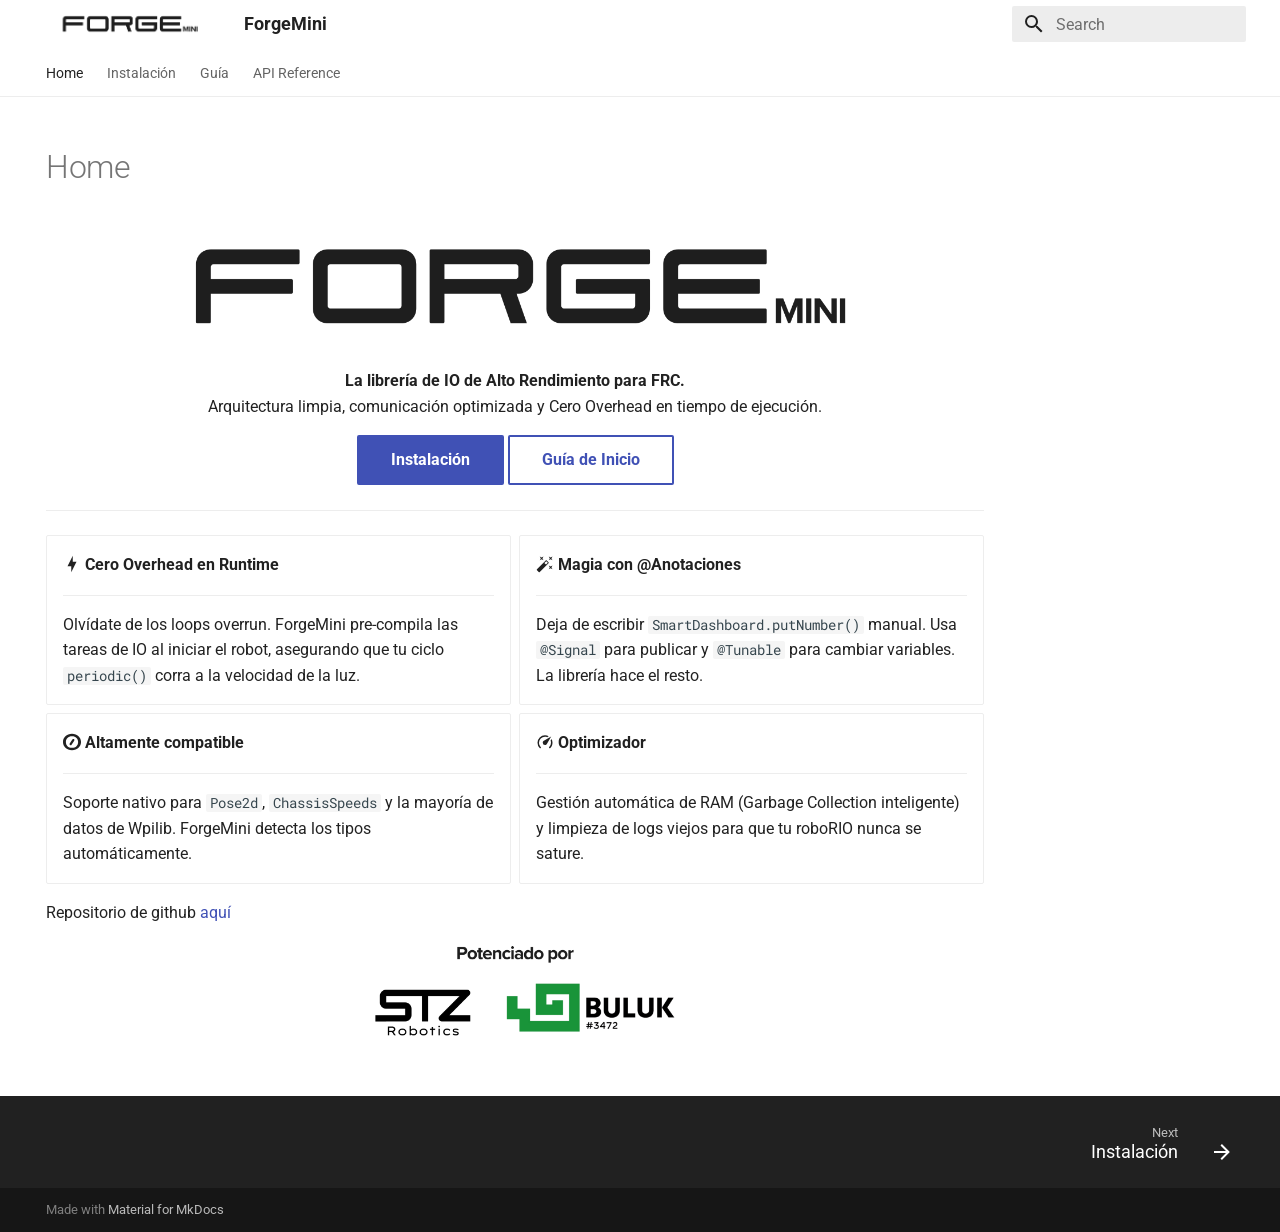
==== index.html @ af579e2e "Deployed ed64663 with MkDocs version: 1.6.1" ====
<!doctype html>
<html lang="en" class="no-js">
  <head>
    
      <meta charset="utf-8">
      <meta name="viewport" content="width=device-width,initial-scale=1">
      
      
      
        <link rel="canonical" href="https://imcab.github.io/FORGEMiniDocs/">
      
      
      
        <link rel="next" href="instalacion/">
      
      
        
      
      
      <link rel="icon" href="assets/logo.png">
      <meta name="generator" content="mkdocs-1.6.1, mkdocs-material-9.7.1">
    
    
      
        <title>ForgeMini</title>
      
    
    
      <link rel="stylesheet" href="assets/stylesheets/main.484c7ddc.min.css">
      
        
        <link rel="stylesheet" href="assets/stylesheets/palette.ab4e12ef.min.css">
      
      


    
    
      
    
    
      
        
        
        <link rel="preconnect" href="https://fonts.gstatic.com" crossorigin>
        <link rel="stylesheet" href="https://fonts.googleapis.com/css?family=Roboto:300,300i,400,400i,700,700i%7CRoboto+Mono:400,400i,700,700i&display=fallback">
        <style>:root{--md-text-font:"Roboto";--md-code-font:"Roboto Mono"}</style>
      
    
    
    <script>__md_scope=new URL(".",location),__md_hash=e=>[...e].reduce(((e,_)=>(e<<5)-e+_.charCodeAt(0)),0),__md_get=(e,_=localStorage,t=__md_scope)=>JSON.parse(_.getItem(t.pathname+"."+e)),__md_set=(e,_,t=localStorage,a=__md_scope)=>{try{t.setItem(a.pathname+"."+e,JSON.stringify(_))}catch(e){}}</script>
    
      

    
    
  </head>
  
  
    
    
    
    
    
    <body dir="ltr" data-md-color-scheme="default" data-md-color-primary="white" data-md-color-accent="indigo">
  
    
    <input class="md-toggle" data-md-toggle="drawer" type="checkbox" id="__drawer" autocomplete="off">
    <input class="md-toggle" data-md-toggle="search" type="checkbox" id="__search" autocomplete="off">
    <label class="md-overlay" for="__drawer"></label>
    <div data-md-component="skip">
      
    </div>
    <div data-md-component="announce">
      
    </div>
    
    
      

<header class="md-header" data-md-component="header">
  <nav class="md-header__inner md-grid" aria-label="Header">
    <a href="." title="ForgeMini" class="md-header__button md-logo" aria-label="ForgeMini" data-md-component="logo">
      
  <img src="assets/logo.png" alt="logo">

    </a>
    <label class="md-header__button md-icon" for="__drawer">
      
      <svg xmlns="http://www.w3.org/2000/svg" viewBox="0 0 24 24"><path d="M3 6h18v2H3zm0 5h18v2H3zm0 5h18v2H3z"/></svg>
    </label>
    <div class="md-header__title" data-md-component="header-title">
      <div class="md-header__ellipsis">
        <div class="md-header__topic">
          <span class="md-ellipsis">
            ForgeMini
          </span>
        </div>
        <div class="md-header__topic" data-md-component="header-topic">
          <span class="md-ellipsis">
            
              Home
            
          </span>
        </div>
      </div>
    </div>
    
      
    
    
    
    
      
      
        <label class="md-header__button md-icon" for="__search">
          
          <svg xmlns="http://www.w3.org/2000/svg" viewBox="0 0 24 24"><path d="M9.5 3A6.5 6.5 0 0 1 16 9.5c0 1.61-.59 3.09-1.56 4.23l.27.27h.79l5 5-1.5 1.5-5-5v-.79l-.27-.27A6.52 6.52 0 0 1 9.5 16 6.5 6.5 0 0 1 3 9.5 6.5 6.5 0 0 1 9.5 3m0 2C7 5 5 7 5 9.5S7 14 9.5 14 14 12 14 9.5 12 5 9.5 5"/></svg>
        </label>
        <div class="md-search" data-md-component="search" role="dialog">
  <label class="md-search__overlay" for="__search"></label>
  <div class="md-search__inner" role="search">
    <form class="md-search__form" name="search">
      <input type="text" class="md-search__input" name="query" aria-label="Search" placeholder="Search" autocapitalize="off" autocorrect="off" autocomplete="off" spellcheck="false" data-md-component="search-query" required>
      <label class="md-search__icon md-icon" for="__search">
        
        <svg xmlns="http://www.w3.org/2000/svg" viewBox="0 0 24 24"><path d="M9.5 3A6.5 6.5 0 0 1 16 9.5c0 1.61-.59 3.09-1.56 4.23l.27.27h.79l5 5-1.5 1.5-5-5v-.79l-.27-.27A6.52 6.52 0 0 1 9.5 16 6.5 6.5 0 0 1 3 9.5 6.5 6.5 0 0 1 9.5 3m0 2C7 5 5 7 5 9.5S7 14 9.5 14 14 12 14 9.5 12 5 9.5 5"/></svg>
        
        <svg xmlns="http://www.w3.org/2000/svg" viewBox="0 0 24 24"><path d="M20 11v2H8l5.5 5.5-1.42 1.42L4.16 12l7.92-7.92L13.5 5.5 8 11z"/></svg>
      </label>
      <nav class="md-search__options" aria-label="Search">
        
        <button type="reset" class="md-search__icon md-icon" title="Clear" aria-label="Clear" tabindex="-1">
          
          <svg xmlns="http://www.w3.org/2000/svg" viewBox="0 0 24 24"><path d="M19 6.41 17.59 5 12 10.59 6.41 5 5 6.41 10.59 12 5 17.59 6.41 19 12 13.41 17.59 19 19 17.59 13.41 12z"/></svg>
        </button>
      </nav>
      
    </form>
    <div class="md-search__output">
      <div class="md-search__scrollwrap" tabindex="0" data-md-scrollfix>
        <div class="md-search-result" data-md-component="search-result">
          <div class="md-search-result__meta">
            Initializing search
          </div>
          <ol class="md-search-result__list" role="presentation"></ol>
        </div>
      </div>
    </div>
  </div>
</div>
      
    
    
  </nav>
  
</header>
    
    <div class="md-container" data-md-component="container">
      
      
        
          
            
<nav class="md-tabs" aria-label="Tabs" data-md-component="tabs">
  <div class="md-grid">
    <ul class="md-tabs__list">
      
        
  
  
  
    
  
  
    <li class="md-tabs__item md-tabs__item--active">
      <a href="." class="md-tabs__link">
        
  
  
    
  
  Home

      </a>
    </li>
  

      
        
  
  
  
  
    <li class="md-tabs__item">
      <a href="instalacion/" class="md-tabs__link">
        
  
  
    
  
  Instalación

      </a>
    </li>
  

      
        
  
  
  
  
    
    
      
  
  
  
  
    
    
      <li class="md-tabs__item">
        <a href="guia/networkio/" class="md-tabs__link">
          
  
  
  Guía

        </a>
      </li>
    
  

    
  

      
        
  
  
  
  
    <li class="md-tabs__item">
      <a href="https://imcab.github.io/FORGEmini/" class="md-tabs__link">
        
  
  
    
  
  API Reference

      </a>
    </li>
  

      
    </ul>
  </div>
</nav>
          
        
      
      <main class="md-main" data-md-component="main">
        <div class="md-main__inner md-grid">
          
            
              
                
              
              <div class="md-sidebar md-sidebar--primary" data-md-component="sidebar" data-md-type="navigation" hidden>
                <div class="md-sidebar__scrollwrap">
                  <div class="md-sidebar__inner">
                    


  


<nav class="md-nav md-nav--primary md-nav--lifted" aria-label="Navigation" data-md-level="0">
  <label class="md-nav__title" for="__drawer">
    <a href="." title="ForgeMini" class="md-nav__button md-logo" aria-label="ForgeMini" data-md-component="logo">
      
  <img src="assets/logo.png" alt="logo">

    </a>
    ForgeMini
  </label>
  
  <ul class="md-nav__list" data-md-scrollfix>
    
      
      
  
  
    
  
  
  
    <li class="md-nav__item md-nav__item--active">
      
      <input class="md-nav__toggle md-toggle" type="checkbox" id="__toc">
      
      
      
      <a href="." class="md-nav__link md-nav__link--active">
        
  
  
  <span class="md-ellipsis">
    
  
    Home
  

    
  </span>
  
  

      </a>
      
    </li>
  

    
      
      
  
  
  
  
    <li class="md-nav__item">
      <a href="instalacion/" class="md-nav__link">
        
  
  
  <span class="md-ellipsis">
    
  
    Instalación
  

    
  </span>
  
  

      </a>
    </li>
  

    
      
      
  
  
  
  
    
    
    
    
      
      
        
      
    
    
    <li class="md-nav__item md-nav__item--nested">
      
        
        
        <input class="md-nav__toggle md-toggle " type="checkbox" id="__nav_3" >
        
          
          <label class="md-nav__link" for="__nav_3" id="__nav_3_label" tabindex="0">
            
  
  
  <span class="md-ellipsis">
    
  
    Guía
  

    
  </span>
  
  

            <span class="md-nav__icon md-icon"></span>
          </label>
        
        <nav class="md-nav" data-md-level="1" aria-labelledby="__nav_3_label" aria-expanded="false">
          <label class="md-nav__title" for="__nav_3">
            <span class="md-nav__icon md-icon"></span>
            
  
    Guía
  

          </label>
          <ul class="md-nav__list" data-md-scrollfix>
            
              
                
  
  
  
  
    
    
    
    
      
      
        
      
    
    
    <li class="md-nav__item md-nav__item--nested">
      
        
        
        <input class="md-nav__toggle md-toggle " type="checkbox" id="__nav_3_1" >
        
          
          <label class="md-nav__link" for="__nav_3_1" id="__nav_3_1_label" tabindex="0">
            
  
  
  <span class="md-ellipsis">
    
  
    IO
  

    
  </span>
  
  

            <span class="md-nav__icon md-icon"></span>
          </label>
        
        <nav class="md-nav" data-md-level="2" aria-labelledby="__nav_3_1_label" aria-expanded="false">
          <label class="md-nav__title" for="__nav_3_1">
            <span class="md-nav__icon md-icon"></span>
            
  
    IO
  

          </label>
          <ul class="md-nav__list" data-md-scrollfix>
            
              
                
  
  
  
  
    <li class="md-nav__item">
      <a href="guia/networkio/" class="md-nav__link">
        
  
  
  <span class="md-ellipsis">
    
  
    NetworkIO
  

    
  </span>
  
  

      </a>
    </li>
  

              
            
              
                
  
  
  
  
    <li class="md-nav__item">
      <a href="guia/iosubsystem/" class="md-nav__link">
        
  
  
  <span class="md-ellipsis">
    
  
    IOSubsystem
  

    
  </span>
  
  

      </a>
    </li>
  

              
            
          </ul>
        </nav>
      
    </li>
  

              
            
              
                
  
  
  
  
    
    
    
    
      
      
        
      
    
    
    <li class="md-nav__item md-nav__item--nested">
      
        
        
        <input class="md-nav__toggle md-toggle " type="checkbox" id="__nav_3_2" >
        
          
          <label class="md-nav__link" for="__nav_3_2" id="__nav_3_2_label" tabindex="0">
            
  
  
  <span class="md-ellipsis">
    
  
    Anotaciones
  

    
  </span>
  
  

            <span class="md-nav__icon md-icon"></span>
          </label>
        
        <nav class="md-nav" data-md-level="2" aria-labelledby="__nav_3_2_label" aria-expanded="false">
          <label class="md-nav__title" for="__nav_3_2">
            <span class="md-nav__icon md-icon"></span>
            
  
    Anotaciones
  

          </label>
          <ul class="md-nav__list" data-md-scrollfix>
            
              
                
  
  
  
  
    <li class="md-nav__item">
      <a href="guia/anotaciones/signal/" class="md-nav__link">
        
  
  
  <span class="md-ellipsis">
    
  
    @Signal
  

    
  </span>
  
  

      </a>
    </li>
  

              
            
              
                
  
  
  
  
    <li class="md-nav__item">
      <a href="guia/anotaciones/tunable/" class="md-nav__link">
        
  
  
  <span class="md-ellipsis">
    
  
    @Tunable
  

    
  </span>
  
  

      </a>
    </li>
  

              
            
          </ul>
        </nav>
      
    </li>
  

              
            
              
                
  
  
  
  
    
    
    
    
      
      
        
      
    
    
    <li class="md-nav__item md-nav__item--nested">
      
        
        
        <input class="md-nav__toggle md-toggle " type="checkbox" id="__nav_3_3" >
        
          
          <label class="md-nav__link" for="__nav_3_3" id="__nav_3_3_label" tabindex="0">
            
  
  
  <span class="md-ellipsis">
    
  
    SmartChooser
  

    
  </span>
  
  

            <span class="md-nav__icon md-icon"></span>
          </label>
        
        <nav class="md-nav" data-md-level="2" aria-labelledby="__nav_3_3_label" aria-expanded="false">
          <label class="md-nav__title" for="__nav_3_3">
            <span class="md-nav__icon md-icon"></span>
            
  
    SmartChooser
  

          </label>
          <ul class="md-nav__list" data-md-scrollfix>
            
              
                
  
  
  
  
    <li class="md-nav__item">
      <a href="guia/sendable/" class="md-nav__link">
        
  
  
  <span class="md-ellipsis">
    
  
    SmartChooser
  

    
  </span>
  
  

      </a>
    </li>
  

              
            
          </ul>
        </nav>
      
    </li>
  

              
            
              
                
  
  
  
  
    
    
    
    
      
      
        
      
    
    
    <li class="md-nav__item md-nav__item--nested">
      
        
        
        <input class="md-nav__toggle md-toggle " type="checkbox" id="__nav_3_4" >
        
          
          <label class="md-nav__link" for="__nav_3_4" id="__nav_3_4_label" tabindex="0">
            
  
  
  <span class="md-ellipsis">
    
  
    Optimizador
  

    
  </span>
  
  

            <span class="md-nav__icon md-icon"></span>
          </label>
        
        <nav class="md-nav" data-md-level="2" aria-labelledby="__nav_3_4_label" aria-expanded="false">
          <label class="md-nav__title" for="__nav_3_4">
            <span class="md-nav__icon md-icon"></span>
            
  
    Optimizador
  

          </label>
          <ul class="md-nav__list" data-md-scrollfix>
            
              
                
  
  
  
  
    <li class="md-nav__item">
      <a href="guia/optimizer/" class="md-nav__link">
        
  
  
  <span class="md-ellipsis">
    
  
    Optimizer
  

    
  </span>
  
  

      </a>
    </li>
  

              
            
          </ul>
        </nav>
      
    </li>
  

              
            
          </ul>
        </nav>
      
    </li>
  

    
      
      
  
  
  
  
    <li class="md-nav__item">
      <a href="https://imcab.github.io/FORGEmini/" class="md-nav__link">
        
  
  
  <span class="md-ellipsis">
    
  
    API Reference
  

    
  </span>
  
  

      </a>
    </li>
  

    
  </ul>
</nav>
                  </div>
                </div>
              </div>
            
            
              
                
              
              <div class="md-sidebar md-sidebar--secondary" data-md-component="sidebar" data-md-type="toc" >
                <div class="md-sidebar__scrollwrap">
                  <div class="md-sidebar__inner">
                    

<nav class="md-nav md-nav--secondary" aria-label="Table of contents">
  
  
  
  
</nav>
                  </div>
                </div>
              </div>
            
          
          
            <div class="md-content" data-md-component="content">
              
              <article class="md-content__inner md-typeset">
                
                  
  




  <h1>Home</h1>

<p align="center">
  <img src="assets/logo.png" alt="ForgeMini Logo" width="800" />

</p>

<p align="center">
  <b>La librería de IO de Alto Rendimiento para FRC.</b><br>
  Arquitectura limpia, comunicación optimizada y Cero Overhead en tiempo de ejecución.
</p>

<p align="center">
  <a href="instalacion/" class="md-button md-button--primary"> Instalación</a>
  <a href="guia/IOsubsystem/" class="md-button"> Guía de Inicio</a>
</p>

<hr />
<div class="grid cards">
<ul>
<li>
<p><span class="twemoji"><svg xmlns="http://www.w3.org/2000/svg" viewBox="0 0 24 24"><path d="M11 15H6l7-14v8h5l-7 14z"/></svg></span> <strong>Cero Overhead en Runtime</strong></p>
<hr />
<p>Olvídate de los loops overrun. ForgeMini pre-compila las tareas de IO al iniciar el robot, asegurando que tu ciclo <code>periodic()</code> corra a la velocidad de la luz.</p>
</li>
<li>
<p><span class="twemoji"><svg xmlns="http://www.w3.org/2000/svg" viewBox="0 0 24 24"><path d="M7.5 5.6 5 7l1.4-2.5L5 2l2.5 1.4L10 2 8.6 4.5 10 7zm12 9.8L22 14l-1.4 2.5L22 19l-2.5-1.4L17 19l1.4-2.5L17 14zM22 2l-1.4 2.5L22 7l-2.5-1.4L17 7l1.4-2.5L17 2l2.5 1.4zm-8.66 10.78 2.44-2.44-2.12-2.12-2.44 2.44zm1.03-5.49 2.34 2.34c.39.37.39 1.02 0 1.41L5.04 22.71c-.39.39-1.04.39-1.41 0l-2.34-2.34c-.39-.37-.39-1.02 0-1.41L12.96 7.29c.39-.39 1.04-.39 1.41 0"/></svg></span> <strong>Magia con @Anotaciones</strong></p>
<hr />
<p>Deja de escribir <code>SmartDashboard.putNumber()</code> manual. Usa <code>@Signal</code> para publicar y <code>@Tunable</code> para cambiar variables. La librería hace el resto.</p>
</li>
<li>
<p><span class="twemoji"><svg xmlns="http://www.w3.org/2000/svg" viewBox="0 0 24 24"><path d="M14.521 8.11a1.497 1.497 0 0 1 .433 2.102l-3.511 5.441a1.496 1.496 0 0 1-2.068.457 1.507 1.507 0 0 1-.44-2.08l3.513-5.44a1.5 1.5 0 0 1 .943-.655c.39-.085.796-.04 1.13.175M11.98 23.03C4.713 23.03 0 17.79 0 12.338v-.676C0 6.117 4.713.97 11.98.97 19.246.97 24 6.117 24 11.662v.676c0 5.453-4.713 10.692-12.02 10.692m8.133-11.31c0-3.974-2.888-7.51-8.133-7.51s-8.087 3.542-8.087 7.51v.497c0 3.974 2.888 7.578 8.087 7.578s8.133-3.604 8.133-7.578z"/></svg></span> <strong>Altamente compatible</strong></p>
<hr />
<p>Soporte nativo para <code>Pose2d</code>, <code>ChassisSpeeds</code> y la mayoría de datos de Wpilib. ForgeMini detecta los tipos automáticamente.</p>
</li>
<li>
<p><span class="twemoji"><svg xmlns="http://www.w3.org/2000/svg" viewBox="0 0 24 24"><path d="M12 16a3 3 0 0 1-3-3c0-1.12.61-2.1 1.5-2.61l9.71-5.62-5.53 9.58c-.5.98-1.51 1.65-2.68 1.65m0-13c1.81 0 3.5.5 4.97 1.32l-2.1 1.21C14 5.19 13 5 12 5a8 8 0 0 0-8 8c0 2.21.89 4.21 2.34 5.65h.01c.39.39.39 1.02 0 1.41s-1.03.39-1.42.01A9.97 9.97 0 0 1 2 13 10 10 0 0 1 12 3m10 10c0 2.76-1.12 5.26-2.93 7.07-.39.38-1.02.38-1.41-.01a.996.996 0 0 1 0-1.41A7.95 7.95 0 0 0 20 13c0-1-.19-2-.54-2.9L20.67 8C21.5 9.5 22 11.18 22 13"/></svg></span> <strong>Optimizador</strong></p>
<hr />
<p>Gestión automática de RAM (Garbage Collection inteligente) y limpieza de logs viejos para que tu roboRIO nunca se sature.</p>
</li>
</ul>
</div>
<p>Repositorio de github <a href="https://github.com/Imcab/FORGEmini">aquí</a></p>
<p align="center">
  <img src="assets/Colaboradores.png" alt="ForgeMini Logo" width="400" />
</p>







  
  




  



                
              </article>
            </div>
          
          
  <script>var tabs=__md_get("__tabs");if(Array.isArray(tabs))e:for(var set of document.querySelectorAll(".tabbed-set")){var labels=set.querySelector(".tabbed-labels");for(var tab of tabs)for(var label of labels.getElementsByTagName("label"))if(label.innerText.trim()===tab){var input=document.getElementById(label.htmlFor);input.checked=!0;continue e}}</script>

<script>var target=document.getElementById(location.hash.slice(1));target&&target.name&&(target.checked=target.name.startsWith("__tabbed_"))</script>
        </div>
        
      </main>
      
        <footer class="md-footer">
  
    
      
        
      
      <nav class="md-footer__inner md-grid" aria-label="Footer" >
        
        
          
          <a href="instalacion/" class="md-footer__link md-footer__link--next" aria-label="Next: Instalación">
            <div class="md-footer__title">
              <span class="md-footer__direction">
                Next
              </span>
              <div class="md-ellipsis">
                Instalación
              </div>
            </div>
            <div class="md-footer__button md-icon">
              
              <svg xmlns="http://www.w3.org/2000/svg" viewBox="0 0 24 24"><path d="M4 11v2h12l-5.5 5.5 1.42 1.42L19.84 12l-7.92-7.92L10.5 5.5 16 11z"/></svg>
            </div>
          </a>
        
      </nav>
    
  
  <div class="md-footer-meta md-typeset">
    <div class="md-footer-meta__inner md-grid">
      <div class="md-copyright">
  
  
    Made with
    <a href="https://squidfunk.github.io/mkdocs-material/" target="_blank" rel="noopener">
      Material for MkDocs
    </a>
  
</div>
      
    </div>
  </div>
</footer>
      
    </div>
    <div class="md-dialog" data-md-component="dialog">
      <div class="md-dialog__inner md-typeset"></div>
    </div>
    
    
    
      
      
      <script id="__config" type="application/json">{"annotate": null, "base": ".", "features": ["navigation.tabs", "navigation.sections", "content.code.copy", "content.tabs.link", "navigation.footer"], "search": "assets/javascripts/workers/search.2c215733.min.js", "tags": null, "translations": {"clipboard.copied": "Copied to clipboard", "clipboard.copy": "Copy to clipboard", "search.result.more.one": "1 more on this page", "search.result.more.other": "# more on this page", "search.result.none": "No matching documents", "search.result.one": "1 matching document", "search.result.other": "# matching documents", "search.result.placeholder": "Type to start searching", "search.result.term.missing": "Missing", "select.version": "Select version"}, "version": null}</script>
    
    
      <script src="assets/javascripts/bundle.79ae519e.min.js"></script>
      
    
  </body>
</html>
---- assets/stylesheets/main.484c7ddc.min.css ----
@charset "UTF-8";html{-webkit-text-size-adjust:none;-moz-text-size-adjust:none;text-size-adjust:none;box-sizing:border-box}*,:after,:before{box-sizing:inherit}@media (prefers-reduced-motion){*,:after,:before{transition:none!important}}body{margin:0}a,button,input,label{-webkit-tap-highlight-color:transparent}a{color:inherit;text-decoration:none}hr{border:0;box-sizing:initial;display:block;height:.05rem;overflow:visible;padding:0}small{font-size:80%}sub,sup{line-height:1em}img{border-style:none}table{border-collapse:initial;border-spacing:0}td,th{font-weight:400;vertical-align:top}button{background:#0000;border:0;font-family:inherit;font-size:inherit;margin:0;padding:0}input{border:0;outline:none}:root{--md-primary-fg-color:#4051b5;--md-primary-fg-color--light:#5d6cc0;--md-primary-fg-color--dark:#303fa1;--md-primary-bg-color:#fff;--md-primary-bg-color--light:#ffffffb3;--md-accent-fg-color:#526cfe;--md-accent-fg-color--transparent:#526cfe1a;--md-accent-bg-color:#fff;--md-accent-bg-color--light:#ffffffb3}[data-md-color-scheme=default]{color-scheme:light}[data-md-color-scheme=default] img[src$="#gh-dark-mode-only"],[data-md-color-scheme=default] img[src$="#only-dark"]{display:none}:root,[data-md-color-scheme=default]{--md-hue:225deg;--md-default-fg-color:#000000de;--md-default-fg-color--light:#0000008a;--md-default-fg-color--lighter:#00000052;--md-default-fg-color--lightest:#00000012;--md-default-bg-color:#fff;--md-default-bg-color--light:#ffffffb3;--md-default-bg-color--lighter:#ffffff4d;--md-default-bg-color--lightest:#ffffff1f;--md-code-fg-color:#36464e;--md-code-bg-color:#f5f5f5;--md-code-bg-color--light:#f5f5f5b3;--md-code-bg-color--lighter:#f5f5f54d;--md-code-hl-color:#4287ff;--md-code-hl-color--light:#4287ff1a;--md-code-hl-number-color:#d52a2a;--md-code-hl-special-color:#db1457;--md-code-hl-function-color:#a846b9;--md-code-hl-constant-color:#6e59d9;--md-code-hl-keyword-color:#3f6ec6;--md-code-hl-string-color:#1c7d4d;--md-code-hl-name-color:var(--md-code-fg-color);--md-code-hl-operator-color:var(--md-default-fg-color--light);--md-code-hl-punctuation-color:var(--md-default-fg-color--light);--md-code-hl-comment-color:var(--md-default-fg-color--light);--md-code-hl-generic-color:var(--md-default-fg-color--light);--md-code-hl-variable-color:var(--md-default-fg-color--light);--md-typeset-color:var(--md-default-fg-color);--md-typeset-a-color:var(--md-primary-fg-color);--md-typeset-del-color:#f5503d26;--md-typeset-ins-color:#0bd57026;--md-typeset-kbd-color:#fafafa;--md-typeset-kbd-accent-color:#fff;--md-typeset-kbd-border-color:#b8b8b8;--md-typeset-mark-color:#ffff0080;--md-typeset-table-color:#0000001f;--md-typeset-table-color--light:rgba(0,0,0,.035);--md-admonition-fg-color:var(--md-default-fg-color);--md-admonition-bg-color:var(--md-default-bg-color);--md-warning-fg-color:#000000de;--md-warning-bg-color:#ff9;--md-footer-fg-color:#fff;--md-footer-fg-color--light:#ffffffb3;--md-footer-fg-color--lighter:#ffffff73;--md-footer-bg-color:#000000de;--md-footer-bg-color--dark:#00000052;--md-shadow-z1:0 0.2rem 0.5rem #0000000d,0 0 0.05rem #0000001a;--md-shadow-z2:0 0.2rem 0.5rem #0000001a,0 0 0.05rem #00000040;--md-shadow-z3:0 0.2rem 0.5rem #0003,0 0 0.05rem #00000059}.md-icon svg{fill:currentcolor;display:block;height:1.2rem;width:1.2rem}body{-webkit-font-smoothing:antialiased;-moz-osx-font-smoothing:grayscale;--md-text-font-family:var(--md-text-font,_),-apple-system,BlinkMacSystemFont,Helvetica,Arial,sans-serif;--md-code-font-family:var(--md-code-font,_),SFMono-Regular,Consolas,Menlo,monospace}aside,body,input{font-feature-settings:"kern","liga";color:var(--md-typeset-color);font-family:var(--md-text-font-family)}code,kbd,pre{font-feature-settings:"kern";font-family:var(--md-code-font-family)}:root{--md-typeset-table-sort-icon:url('data:image/svg+xml;charset=utf-8,<svg xmlns="http://www.w3.org/2000/svg" viewBox="0 0 24 24"><path d="m18 21-4-4h3V7h-3l4-4 4 4h-3v10h3M2 19v-2h10v2M2 13v-2h7v2M2 7V5h4v2z"/></svg>');--md-typeset-table-sort-icon--asc:url('data:image/svg+xml;charset=utf-8,<svg xmlns="http://www.w3.org/2000/svg" viewBox="0 0 24 24"><path d="M19 17h3l-4 4-4-4h3V3h2M2 17h10v2H2M6 5v2H2V5m0 6h7v2H2z"/></svg>');--md-typeset-table-sort-icon--desc:url('data:image/svg+xml;charset=utf-8,<svg xmlns="http://www.w3.org/2000/svg" viewBox="0 0 24 24"><path d="M19 7h3l-4-4-4 4h3v14h2M2 17h10v2H2M6 5v2H2V5m0 6h7v2H2z"/></svg>')}.md-typeset{-webkit-print-color-adjust:exact;color-adjust:exact;font-size:.8rem;line-height:1.6;overflow-wrap:break-word}@media print{.md-typeset{font-size:.68rem}}.md-typeset blockquote,.md-typeset dl,.md-typeset figure,.md-typeset ol,.md-typeset pre,.md-typeset ul{margin-bottom:1em;margin-top:1em}.md-typeset h1{color:var(--md-default-fg-color--light);font-size:2em;line-height:1.3;margin:0 0 1.25em}.md-typeset h1,.md-typeset h2{font-weight:300;letter-spacing:-.01em}.md-typeset h2{font-size:1.5625em;line-height:1.4;margin:1.6em 0 .64em}.md-typeset h3{font-size:1.25em;font-weight:400;letter-spacing:-.01em;line-height:1.5;margin:1.6em 0 .8em}.md-typeset h2+h3{margin-top:.8em}.md-typeset h4{font-weight:700;letter-spacing:-.01em;margin:1em 0}.md-typeset h5,.md-typeset h6{color:var(--md-default-fg-color--light);font-size:.8em;font-weight:700;letter-spacing:-.01em;margin:1.25em 0}.md-typeset h5{text-transform:uppercase}.md-typeset h5 code{text-transform:none}.md-typeset hr{border-bottom:.05rem solid var(--md-default-fg-color--lightest);display:flow-root;margin:1.5em 0}.md-typeset a{color:var(--md-typeset-a-color);word-break:break-word}.md-typeset a,.md-typeset a:before{transition:color 125ms}.md-typeset a:focus,.md-typeset a:hover{color:var(--md-accent-fg-color)}.md-typeset a:focus code,.md-typeset a:hover code{background-color:var(--md-accent-fg-color--transparent);color:var(--md-accent-fg-color)}.md-typeset a code{color:var(--md-typeset-a-color)}.md-typeset a.focus-visible{outline-color:var(--md-accent-fg-color);outline-offset:.2rem}.md-typeset code,.md-typeset kbd,.md-typeset pre{color:var(--md-code-fg-color);direction:ltr;font-variant-ligatures:none;transition:background-color 125ms}@media print{.md-typeset code,.md-typeset kbd,.md-typeset pre{white-space:pre-wrap}}.md-typeset code{background-color:var(--md-code-bg-color);border-radius:.1rem;-webkit-box-decoration-break:clone;box-decoration-break:clone;font-size:.85em;padding:0 .2941176471em;transition:color 125ms,background-color 125ms;word-break:break-word}.md-typeset code:not(.focus-visible){-webkit-tap-highlight-color:transparent;outline:none}.md-typeset pre{display:flow-root;line-height:1.4;position:relative}.md-typeset pre>code{-webkit-box-decoration-break:slice;box-decoration-break:slice;box-shadow:none;display:block;margin:0;outline-color:var(--md-accent-fg-color);overflow:auto;padding:.7720588235em 1.1764705882em;scrollbar-color:var(--md-default-fg-color--lighter) #0000;scrollbar-width:thin;touch-action:auto;word-break:normal}.md-typeset pre>code:hover{scrollbar-color:var(--md-accent-fg-color) #0000}.md-typeset pre>code::-webkit-scrollbar{height:.2rem;width:.2rem}.md-typeset pre>code::-webkit-scrollbar-thumb{background-color:var(--md-default-fg-color--lighter)}.md-typeset pre>code::-webkit-scrollbar-thumb:hover{background-color:var(--md-accent-fg-color)}.md-typeset kbd{background-color:var(--md-typeset-kbd-color);border-radius:.1rem;box-shadow:0 .1rem 0 .05rem var(--md-typeset-kbd-border-color),0 .1rem 0 var(--md-typeset-kbd-border-color),0 -.1rem .2rem var(--md-typeset-kbd-accent-color) inset;color:var(--md-default-fg-color);display:inline-block;font-size:.75em;padding:0 .6666666667em;vertical-align:text-top;word-break:break-word}.md-typeset mark{background-color:var(--md-typeset-mark-color);-webkit-box-decoration-break:clone;box-decoration-break:clone;color:inherit;word-break:break-word}.md-typeset abbr{cursor:help;text-decoration:none}.md-typeset [data-preview],.md-typeset abbr{border-bottom:.05rem dotted var(--md-default-fg-color--light)}.md-typeset small{opacity:.75}[dir=ltr] .md-typeset sub,[dir=ltr] .md-typeset sup{margin-left:.078125em}[dir=rtl] .md-typeset sub,[dir=rtl] .md-typeset sup{margin-right:.078125em}[dir=ltr] .md-typeset blockquote{padding-left:.6rem}[dir=rtl] .md-typeset blockquote{padding-right:.6rem}[dir=ltr] .md-typeset blockquote{border-left:.2rem solid var(--md-default-fg-color--lighter)}[dir=rtl] .md-typeset blockquote{border-right:.2rem solid var(--md-default-fg-color--lighter)}.md-typeset blockquote{color:var(--md-default-fg-color--light);margin-left:0;margin-right:0}.md-typeset ul{list-style-type:disc}.md-typeset ul[type]{list-style-type:revert-layer}[dir=ltr] .md-typeset ol,[dir=ltr] .md-typeset ul{margin-left:.625em}[dir=rtl] .md-typeset ol,[dir=rtl] .md-typeset ul{margin-right:.625em}.md-typeset ol,.md-typeset ul{padding:0}.md-typeset ol:not([hidden]),.md-typeset ul:not([hidden]){display:flow-root}.md-typeset ol ol,.md-typeset ul ol{list-style-type:lower-alpha}.md-typeset ol ol ol,.md-typeset ul ol ol{list-style-type:lower-roman}.md-typeset ol ol ol ol,.md-typeset ul ol ol ol{list-style-type:upper-alpha}.md-typeset ol ol ol ol ol,.md-typeset ul ol ol ol ol{list-style-type:upper-roman}.md-typeset ol[type],.md-typeset ul[type]{list-style-type:revert-layer}[dir=ltr] .md-typeset ol li,[dir=ltr] .md-typeset ul li{margin-left:1.25em}[dir=rtl] .md-typeset ol li,[dir=rtl] .md-typeset ul li{margin-right:1.25em}.md-typeset ol li,.md-typeset ul li{margin-bottom:.5em}.md-typeset ol li blockquote,.md-typeset ol li p,.md-typeset ul li blockquote,.md-typeset ul li p{margin:.5em 0}.md-typeset ol li:last-child,.md-typeset ul li:last-child{margin-bottom:0}[dir=ltr] .md-typeset ol li ol,[dir=ltr] .md-typeset ol li ul,[dir=ltr] .md-typeset ul li ol,[dir=ltr] .md-typeset ul li ul{margin-left:.625em}[dir=rtl] .md-typeset ol li ol,[dir=rtl] .md-typeset ol li ul,[dir=rtl] .md-typeset ul li ol,[dir=rtl] .md-typeset ul li ul{margin-right:.625em}.md-typeset ol li ol,.md-typeset ol li ul,.md-typeset ul li ol,.md-typeset ul li ul{margin-bottom:.5em;margin-top:.5em}[dir=ltr] .md-typeset dd{margin-left:1.875em}[dir=rtl] .md-typeset dd{margin-right:1.875em}.md-typeset dd{margin-bottom:1.5em;margin-top:1em}.md-typeset img,.md-typeset svg,.md-typeset video{height:auto;max-width:100%}.md-typeset img[align=left]{margin:1em 1em 1em 0}.md-typeset img[align=right]{margin:1em 0 1em 1em}.md-typeset img[align]:only-child{margin-top:0}.md-typeset figure{display:flow-root;margin:1em auto;max-width:100%;text-align:center;width:fit-content}.md-typeset figure img{display:block;margin:0 auto}.md-typeset figcaption{font-style:italic;margin:1em auto;max-width:24rem}.md-typeset iframe{max-width:100%}.md-typeset table:not([class]){background-color:var(--md-default-bg-color);border:.05rem solid var(--md-typeset-table-color);border-radius:.1rem;display:inline-block;font-size:.64rem;max-width:100%;overflow:auto;touch-action:auto}@media print{.md-typeset table:not([class]){display:table}}.md-typeset table:not([class])+*{margin-top:1.5em}.md-typeset table:not([class]) td>:first-child,.md-typeset table:not([class]) th>:first-child{margin-top:0}.md-typeset table:not([class]) td>:last-child,.md-typeset table:not([class]) th>:last-child{margin-bottom:0}.md-typeset table:not([class]) td:not([align]),.md-typeset table:not([class]) th:not([align]){text-align:left}[dir=rtl] .md-typeset table:not([class]) td:not([align]),[dir=rtl] .md-typeset table:not([class]) th:not([align]){text-align:right}.md-typeset table:not([class]) th{font-weight:700;min-width:5rem;padding:.9375em 1.25em;vertical-align:top}.md-typeset table:not([class]) td{border-top:.05rem solid var(--md-typeset-table-color);padding:.9375em 1.25em;vertical-align:top}.md-typeset table:not([class]) tbody tr{transition:background-color 125ms}.md-typeset table:not([class]) tbody tr:hover{background-color:var(--md-typeset-table-color--light);box-shadow:0 .05rem 0 var(--md-default-bg-color) inset}.md-typeset table:not([class]) a{word-break:normal}.md-typeset table th[role=columnheader]{cursor:pointer}[dir=ltr] .md-typeset table th[role=columnheader]:after{margin-left:.5em}[dir=rtl] .md-typeset table th[role=columnheader]:after{margin-right:.5em}.md-typeset table th[role=columnheader]:after{content:"";display:inline-block;height:1.2em;-webkit-mask-image:var(--md-typeset-table-sort-icon);mask-image:var(--md-typeset-table-sort-icon);-webkit-mask-repeat:no-repeat;mask-repeat:no-repeat;-webkit-mask-size:contain;mask-size:contain;transition:background-color 125ms;vertical-align:text-bottom;width:1.2em}.md-typeset table th[role=columnheader]:hover:after{background-color:var(--md-default-fg-color--lighter)}.md-typeset table th[role=columnheader][aria-sort=ascending]:after{background-color:var(--md-default-fg-color--light);-webkit-mask-image:var(--md-typeset-table-sort-icon--asc);mask-image:var(--md-typeset-table-sort-icon--asc)}.md-typeset table th[role=columnheader][aria-sort=descending]:after{background-color:var(--md-default-fg-color--light);-webkit-mask-image:var(--md-typeset-table-sort-icon--desc);mask-image:var(--md-typeset-table-sort-icon--desc)}.md-typeset__scrollwrap{margin:1em -.8rem;overflow-x:auto;touch-action:auto}.md-typeset__table{display:inline-block;margin-bottom:.5em;padding:0 .8rem}@media print{.md-typeset__table{display:block}}html .md-typeset__table table{display:table;margin:0;overflow:hidden;width:100%}@media screen and (max-width:44.984375em){.md-content__inner>pre{margin:1em -.8rem}.md-content__inner>pre code{border-radius:0}}.md-typeset .md-author{border-radius:100%;display:block;flex-shrink:0;height:1.6rem;overflow:hidden;position:relative;transition:color 125ms,transform 125ms;width:1.6rem}.md-typeset .md-author img{display:block}.md-typeset .md-author--more{background:var(--md-default-fg-color--lightest);color:var(--md-default-fg-color--lighter);font-size:.6rem;font-weight:700;line-height:1.6rem;text-align:center}.md-typeset .md-author--long{height:2.4rem;width:2.4rem}.md-typeset a.md-author{transform:scale(1)}.md-typeset a.md-author img{border-radius:100%;filter:grayscale(100%) opacity(75%);transition:filter 125ms}.md-typeset a.md-author:focus,.md-typeset a.md-author:hover{transform:scale(1.1);z-index:1}.md-typeset a.md-author:focus img,.md-typeset a.md-author:hover img{filter:grayscale(0)}.md-banner{background-color:var(--md-footer-bg-color);color:var(--md-footer-fg-color);overflow:auto}@media print{.md-banner{display:none}}.md-banner--warning{background-color:var(--md-warning-bg-color);color:var(--md-warning-fg-color)}.md-banner__inner{font-size:.7rem;margin:.6rem auto;padding:0 .8rem}[dir=ltr] .md-banner__button{float:right}[dir=rtl] .md-banner__button{float:left}.md-banner__button{color:inherit;cursor:pointer;transition:opacity .25s}.no-js .md-banner__button{display:none}.md-banner__button:hover{opacity:.7}html{font-size:125%;height:100%;overflow-x:hidden}@media screen and (min-width:100em){html{font-size:137.5%}}@media screen and (min-width:125em){html{font-size:150%}}body{background-color:var(--md-default-bg-color);display:flex;flex-direction:column;font-size:.5rem;min-height:100%;position:relative;width:100%}@media print{body{display:block}}@media screen and (max-width:59.984375em){body[data-md-scrolllock]{position:fixed}}.md-grid{margin-left:auto;margin-right:auto;max-width:61rem}.md-container{display:flex;flex-direction:column;flex-grow:1}@media print{.md-container{display:block}}.md-main{flex-grow:1}.md-main__inner{display:flex;height:100%;margin-top:1.5rem}.md-ellipsis{overflow:hidden;text-overflow:ellipsis}.md-toggle{display:none}.md-option{height:0;opacity:0;position:absolute;width:0}.md-option:checked+label:not([hidden]){display:block}.md-option.focus-visible+label{outline-color:var(--md-accent-fg-color);outline-style:auto}.md-skip{background-color:var(--md-default-fg-color);border-radius:.1rem;color:var(--md-default-bg-color);font-size:.64rem;margin:.5rem;opacity:0;outline-color:var(--md-accent-fg-color);padding:.3rem .5rem;position:fixed;transform:translateY(.4rem);z-index:-1}.md-skip:focus{opacity:1;transform:translateY(0);transition:transform .25s cubic-bezier(.4,0,.2,1),opacity 175ms 75ms;z-index:10}@page{margin:25mm}:root{--md-clipboard-icon:url('data:image/svg+xml;charset=utf-8,<svg xmlns="http://www.w3.org/2000/svg" viewBox="0 0 24 24"><path d="M19 21H8V7h11m0-2H8a2 2 0 0 0-2 2v14a2 2 0 0 0 2 2h11a2 2 0 0 0 2-2V7a2 2 0 0 0-2-2m-3-4H4a2 2 0 0 0-2 2v14h2V3h12z"/></svg>')}.md-clipboard{border-radius:.1rem;color:var(--md-default-fg-color--lightest);cursor:pointer;height:1.5em;outline-color:var(--md-accent-fg-color);outline-offset:.1rem;transition:color .25s;width:1.5em;z-index:1}@media print{.md-clipboard{display:none}}.md-clipboard:not(.focus-visible){-webkit-tap-highlight-color:transparent;outline:none}:hover>.md-clipboard{color:var(--md-default-fg-color--light)}.md-clipboard:focus,.md-clipboard:hover{color:var(--md-accent-fg-color)}.md-clipboard:after{background-color:currentcolor;content:"";display:block;height:1.125em;margin:0 auto;-webkit-mask-image:var(--md-clipboard-icon);mask-image:var(--md-clipboard-icon);-webkit-mask-position:center;mask-position:center;-webkit-mask-repeat:no-repeat;mask-repeat:no-repeat;-webkit-mask-size:contain;mask-size:contain;width:1.125em}.md-clipboard--inline{cursor:pointer}.md-clipboard--inline code{transition:color .25s,background-color .25s}.md-clipboard--inline:focus code,.md-clipboard--inline:hover code{background-color:var(--md-accent-fg-color--transparent);color:var(--md-accent-fg-color)}:root{--md-code-select-icon:url('data:image/svg+xml;charset=utf-8,<svg xmlns="http://www.w3.org/2000/svg" viewBox="0 0 24 24"><path d="M19 19h-4v2h4c1.1 0 2-.9 2-2v-4h-2m0-12h-4v2h4v4h2V5c0-1.1-.9-2-2-2M5 5h4V3H5c-1.1 0-2 .9-2 2v4h2m0 6H3v4c0 1.1.9 2 2 2h4v-2H5zm2-4h2v2H7zm4 0h2v2h-2zm4 0h2v2h-2zM7 7h2v2H7zm4 0h2v2h-2zm4 0h2v2h-2zm-8 8h2v2H7zm4 0h2v2h-2zm4 0h2v2h-2z"/></svg>');--md-code-copy-icon:url('data:image/svg+xml;charset=utf-8,<svg xmlns="http://www.w3.org/2000/svg" viewBox="0 0 24 24"><path d="M19 21H8V7h11m0-2H8a2 2 0 0 0-2 2v14a2 2 0 0 0 2 2h11a2 2 0 0 0 2-2V7a2 2 0 0 0-2-2m-3-4H4a2 2 0 0 0-2 2v14h2V3h12z"/></svg>')}.md-typeset .md-code__content{display:grid}.md-code__nav{background-color:var(--md-code-bg-color--lighter);border-radius:.1rem;display:flex;gap:.2rem;padding:.2rem;position:absolute;right:.25em;top:.25em;transition:background-color .25s;z-index:1}:hover>.md-code__nav{background-color:var(--md-code-bg-color--light)}.md-code__button{color:var(--md-default-fg-color--lightest);cursor:pointer;display:block;height:1.5em;outline-color:var(--md-accent-fg-color);outline-offset:.1rem;transition:color .25s;width:1.5em}:hover>*>.md-code__button{color:var(--md-default-fg-color--light)}.md-code__button.focus-visible,.md-code__button:hover{color:var(--md-accent-fg-color)}.md-code__button--active{color:var(--md-default-fg-color)!important}.md-code__button:after{background-color:currentcolor;content:"";display:block;height:1.125em;margin:0 auto;-webkit-mask-position:center;mask-position:center;-webkit-mask-repeat:no-repeat;mask-repeat:no-repeat;-webkit-mask-size:contain;mask-size:contain;width:1.125em}.md-code__button[data-md-type=select]:after{-webkit-mask-image:var(--md-code-select-icon);mask-image:var(--md-code-select-icon)}.md-code__button[data-md-type=copy]:after{-webkit-mask-image:var(--md-code-copy-icon);mask-image:var(--md-code-copy-icon)}@keyframes consent{0%{opacity:0;transform:translateY(100%)}to{opacity:1;transform:translateY(0)}}@keyframes overlay{0%{opacity:0}to{opacity:1}}.md-consent__overlay{animation:overlay .25s both;-webkit-backdrop-filter:blur(.1rem);backdrop-filter:blur(.1rem);background-color:#0000008a;height:100%;opacity:1;position:fixed;top:0;width:100%;z-index:5}.md-consent__inner{animation:consent .5s cubic-bezier(.1,.7,.1,1) both;background-color:var(--md-default-bg-color);border:0;border-radius:.1rem;bottom:0;box-shadow:0 0 .2rem #0000001a,0 .2rem .4rem #0003;max-height:100%;overflow:auto;padding:0;position:fixed;width:100%;z-index:5}.md-consent__form{padding:.8rem}.md-consent__settings{display:none;margin:1em 0}input:checked+.md-consent__settings{display:block}.md-consent__controls{margin-bottom:.8rem}.md-typeset .md-consent__controls .md-button{display:inline}@media screen and (max-width:44.984375em){.md-typeset .md-consent__controls .md-button{display:block;margin-top:.4rem;text-align:center;width:100%}}.md-consent label{cursor:pointer}.md-content{flex-grow:1;min-width:0}.md-content__inner{margin:0 .8rem 1.2rem;padding-top:.6rem}@media screen and (min-width:76.25em){[dir=ltr] .md-sidebar--primary:not([hidden])~.md-content>.md-content__inner{margin-left:1.2rem}[dir=ltr] .md-sidebar--secondary:not([hidden])~.md-content>.md-content__inner,[dir=rtl] .md-sidebar--primary:not([hidden])~.md-content>.md-content__inner{margin-right:1.2rem}[dir=rtl] .md-sidebar--secondary:not([hidden])~.md-content>.md-content__inner{margin-left:1.2rem}}.md-content__inner:before{content:"";display:block;height:.4rem}.md-content__inner>:last-child{margin-bottom:0}[dir=ltr] .md-content__button{float:right}[dir=rtl] .md-content__button{float:left}[dir=ltr] .md-content__button{margin-left:.4rem}[dir=rtl] .md-content__button{margin-right:.4rem}.md-content__button{margin:.4rem 0;padding:0}@media print{.md-content__button{display:none}}.md-typeset .md-content__button{color:var(--md-default-fg-color--lighter)}.md-content__button svg{display:inline;vertical-align:top}[dir=rtl] .md-content__button svg{transform:scaleX(-1)}[dir=ltr] .md-dialog{right:.8rem}[dir=rtl] .md-dialog{left:.8rem}.md-dialog{background-color:var(--md-default-fg-color);border-radius:.1rem;bottom:.8rem;box-shadow:var(--md-shadow-z3);min-width:11.1rem;opacity:0;padding:.4rem .6rem;pointer-events:none;position:fixed;transform:translateY(100%);transition:transform 0ms .4s,opacity .4s;z-index:4}@media print{.md-dialog{display:none}}.md-dialog--active{opacity:1;pointer-events:auto;transform:translateY(0);transition:transform .4s cubic-bezier(.075,.85,.175,1),opacity .4s}.md-dialog__inner{color:var(--md-default-bg-color);font-size:.7rem}.md-feedback{margin:2em 0 1em;text-align:center}.md-feedback fieldset{border:none;margin:0;padding:0}.md-feedback__title{font-weight:700;margin:1em auto}.md-feedback__inner{position:relative}.md-feedback__list{display:flex;flex-wrap:wrap;place-content:baseline center;position:relative}.md-feedback__list:hover .md-icon:not(:disabled){color:var(--md-default-fg-color--lighter)}:disabled .md-feedback__list{min-height:1.8rem}.md-feedback__icon{color:var(--md-default-fg-color--light);cursor:pointer;flex-shrink:0;margin:0 .1rem;transition:color 125ms}.md-feedback__icon:not(:disabled).md-icon:hover{color:var(--md-accent-fg-color)}.md-feedback__icon:disabled{color:var(--md-default-fg-color--lightest);pointer-events:none}.md-feedback__note{opacity:0;position:relative;transform:translateY(.4rem);transition:transform .4s cubic-bezier(.1,.7,.1,1),opacity .15s}.md-feedback__note>*{margin:0 auto;max-width:16rem}:disabled .md-feedback__note{opacity:1;transform:translateY(0)}@media print{.md-feedback{display:none}}.md-footer{background-color:var(--md-footer-bg-color);color:var(--md-footer-fg-color)}@media print{.md-footer{display:none}}.md-footer__inner{justify-content:space-between;overflow:auto;padding:.2rem}.md-footer__inner:not([hidden]){display:flex}.md-footer__link{align-items:end;display:flex;flex-grow:0.01;margin-bottom:.4rem;margin-top:1rem;max-width:100%;outline-color:var(--md-accent-fg-color);overflow:hidden;transition:opacity .25s}.md-footer__link:focus,.md-footer__link:hover{opacity:.7}[dir=rtl] .md-footer__link svg{transform:scaleX(-1)}@media screen and (max-width:44.984375em){.md-footer__link--prev{flex-shrink:0}.md-footer__link--prev .md-footer__title{display:none}}[dir=ltr] .md-footer__link--next{margin-left:auto}[dir=rtl] .md-footer__link--next{margin-right:auto}.md-footer__link--next{text-align:right}[dir=rtl] .md-footer__link--next{text-align:left}.md-footer__title{flex-grow:1;font-size:.9rem;margin-bottom:.7rem;max-width:calc(100% - 2.4rem);padding:0 1rem;white-space:nowrap}.md-footer__button{margin:.2rem;padding:.4rem}.md-footer__direction{font-size:.64rem;opacity:.7}.md-footer-meta{background-color:var(--md-footer-bg-color--dark)}.md-footer-meta__inner{display:flex;flex-wrap:wrap;justify-content:space-between;padding:.2rem}html .md-footer-meta.md-typeset a{color:var(--md-footer-fg-color--light)}html .md-footer-meta.md-typeset a:focus,html .md-footer-meta.md-typeset a:hover{color:var(--md-footer-fg-color)}.md-copyright{color:var(--md-footer-fg-color--lighter);font-size:.64rem;margin:auto .6rem;padding:.4rem 0;width:100%}@media screen and (min-width:45em){.md-copyright{width:auto}}.md-copyright__highlight{color:var(--md-footer-fg-color--light)}.md-social{display:inline-flex;gap:.2rem;margin:0 .4rem;padding:.2rem 0 .6rem}@media screen and (min-width:45em){.md-social{padding:.6rem 0}}.md-social__link{display:inline-block;height:1.6rem;text-align:center;width:1.6rem}.md-social__link:before{line-height:1.9}.md-social__link svg{fill:currentcolor;max-height:.8rem;vertical-align:-25%}.md-typeset .md-button{border:.1rem solid;border-radius:.1rem;color:var(--md-primary-fg-color);cursor:pointer;display:inline-block;font-weight:700;padding:.625em 2em;transition:color 125ms,background-color 125ms,border-color 125ms}.md-typeset .md-button--primary{background-color:var(--md-primary-fg-color);border-color:var(--md-primary-fg-color);color:var(--md-primary-bg-color)}.md-typeset .md-button:focus,.md-typeset .md-button:hover{background-color:var(--md-accent-fg-color);border-color:var(--md-accent-fg-color);color:var(--md-accent-bg-color)}[dir=ltr] .md-typeset .md-input{border-top-left-radius:.1rem}[dir=ltr] .md-typeset .md-input,[dir=rtl] .md-typeset .md-input{border-top-right-radius:.1rem}[dir=rtl] .md-typeset .md-input{border-top-left-radius:.1rem}.md-typeset .md-input{border-bottom:.1rem solid var(--md-default-fg-color--lighter);box-shadow:var(--md-shadow-z1);font-size:.8rem;height:1.8rem;padding:0 .6rem;transition:border .25s,box-shadow .25s}.md-typeset .md-input:focus,.md-typeset .md-input:hover{border-bottom-color:var(--md-accent-fg-color);box-shadow:var(--md-shadow-z2)}.md-typeset .md-input--stretch{width:100%}.md-header{background-color:var(--md-primary-fg-color);box-shadow:0 0 .2rem #0000,0 .2rem .4rem #0000;color:var(--md-primary-bg-color);display:block;left:0;position:sticky;right:0;top:0;z-index:4}@media print{.md-header{display:none}}.md-header[hidden]{transform:translateY(-100%);transition:transform .25s cubic-bezier(.8,0,.6,1),box-shadow .25s}.md-header--shadow{box-shadow:0 0 .2rem #0000001a,0 .2rem .4rem #0003;transition:transform .25s cubic-bezier(.1,.7,.1,1),box-shadow .25s}.md-header__inner{align-items:center;display:flex;padding:0 .2rem}.md-header__button{color:currentcolor;cursor:pointer;margin:.2rem;outline-color:var(--md-accent-fg-color);padding:.4rem;position:relative;transition:opacity .25s;vertical-align:middle;z-index:1}.md-header__button:hover{opacity:.7}.md-header__button:not([hidden]){display:inline-block}.md-header__button:not(.focus-visible){-webkit-tap-highlight-color:transparent;outline:none}.md-header__button.md-logo{margin:.2rem;padding:.4rem}@media screen and (max-width:76.234375em){.md-header__button.md-logo{display:none}}.md-header__button.md-logo img,.md-header__button.md-logo svg{fill:currentcolor;display:block;height:1.2rem;width:auto}@media screen and (min-width:60em){.md-header__button[for=__search]{display:none}}.no-js .md-header__button[for=__search]{display:none}[dir=rtl] .md-header__button[for=__search] svg{transform:scaleX(-1)}@media screen and (min-width:76.25em){.md-header__button[for=__drawer]{display:none}}.md-header__topic{display:flex;max-width:100%;position:absolute;transition:transform .4s cubic-bezier(.1,.7,.1,1),opacity .15s;white-space:nowrap}.md-header__topic+.md-header__topic{opacity:0;pointer-events:none;transform:translateX(1.25rem);transition:transform .4s cubic-bezier(1,.7,.1,.1),opacity .15s;z-index:-1}[dir=rtl] .md-header__topic+.md-header__topic{transform:translateX(-1.25rem)}.md-header__topic:first-child{font-weight:700}[dir=ltr] .md-header__title{margin-left:1rem;margin-right:.4rem}[dir=rtl] .md-header__title{margin-left:.4rem;margin-right:1rem}.md-header__title{flex-grow:1;font-size:.9rem;height:2.4rem;line-height:2.4rem}.md-header__title--active .md-header__topic{opacity:0;pointer-events:none;transform:translateX(-1.25rem);transition:transform .4s cubic-bezier(1,.7,.1,.1),opacity .15s;z-index:-1}[dir=rtl] .md-header__title--active .md-header__topic{transform:translateX(1.25rem)}.md-header__title--active .md-header__topic+.md-header__topic{opacity:1;pointer-events:auto;transform:translateX(0);transition:transform .4s cubic-bezier(.1,.7,.1,1),opacity .15s;z-index:0}.md-header__title>.md-header__ellipsis{height:100%;position:relative;width:100%}.md-header__option{display:flex;flex-shrink:0;max-width:100%;transition:max-width 0ms .25s,opacity .25s .25s;white-space:nowrap}[data-md-toggle=search]:checked~.md-header .md-header__option{max-width:0;opacity:0;transition:max-width 0ms,opacity 0ms}.md-header__option>input{bottom:0}.md-header__source{display:none}@media screen and (min-width:60em){[dir=ltr] .md-header__source{margin-left:1rem}[dir=rtl] .md-header__source{margin-right:1rem}.md-header__source{display:block;max-width:11.7rem;width:11.7rem}}@media screen and (min-width:76.25em){[dir=ltr] .md-header__source{margin-left:1.4rem}[dir=rtl] .md-header__source{margin-right:1.4rem}}.md-meta{color:var(--md-default-fg-color--light);font-size:.7rem;line-height:1.3}.md-meta__list{display:inline-flex;flex-wrap:wrap;list-style:none;margin:0;padding:0}.md-meta__item:not(:last-child):after{content:"·";margin-left:.2rem;margin-right:.2rem}.md-meta__link{color:var(--md-typeset-a-color)}.md-meta__link:focus,.md-meta__link:hover{color:var(--md-accent-fg-color)}.md-draft{background-color:#ff1744;border-radius:.125em;color:#fff;display:inline-block;font-weight:700;padding-left:.5714285714em;padding-right:.5714285714em}:root{--md-nav-icon--prev:url('data:image/svg+xml;charset=utf-8,<svg xmlns="http://www.w3.org/2000/svg" viewBox="0 0 24 24"><path d="M20 11v2H8l5.5 5.5-1.42 1.42L4.16 12l7.92-7.92L13.5 5.5 8 11z"/></svg>');--md-nav-icon--next:url('data:image/svg+xml;charset=utf-8,<svg xmlns="http://www.w3.org/2000/svg" viewBox="0 0 24 24"><path d="M8.59 16.58 13.17 12 8.59 7.41 10 6l6 6-6 6z"/></svg>');--md-toc-icon:url('data:image/svg+xml;charset=utf-8,<svg xmlns="http://www.w3.org/2000/svg" viewBox="0 0 24 24"><path d="M3 9h14V7H3zm0 4h14v-2H3zm0 4h14v-2H3zm16 0h2v-2h-2zm0-10v2h2V7zm0 6h2v-2h-2z"/></svg>')}.md-nav{font-size:.7rem;line-height:1.3}.md-nav__title{color:var(--md-default-fg-color--light);display:block;font-weight:700;overflow:hidden;padding:0 .6rem;text-overflow:ellipsis}.md-nav__title .md-nav__button{display:none}.md-nav__title .md-nav__button img{height:100%;width:auto}.md-nav__title .md-nav__button.md-logo img,.md-nav__title .md-nav__button.md-logo svg{fill:currentcolor;display:block;height:2.4rem;max-width:100%;object-fit:contain;width:auto}.md-nav__list{list-style:none;margin:0;padding:0}.md-nav__link{align-items:flex-start;display:flex;gap:.4rem;margin-top:.625em;scroll-snap-align:start;transition:color 125ms}.md-nav__link--passed,.md-nav__link--passed code{color:var(--md-default-fg-color--light)}.md-nav__item .md-nav__link--active,.md-nav__item .md-nav__link--active code{color:var(--md-typeset-a-color)}.md-nav__link .md-ellipsis{position:relative}.md-nav__link .md-ellipsis code{word-break:normal}[dir=ltr] .md-nav__link .md-icon:last-child{margin-left:auto}[dir=rtl] .md-nav__link .md-icon:last-child{margin-right:auto}.md-nav__link .md-typeset{font-size:.7rem;line-height:1.3}.md-nav__link svg{fill:currentcolor;flex-shrink:0;height:1.3em;position:relative}.md-nav__link[for]:focus,.md-nav__link[for]:hover,.md-nav__link[href]:focus,.md-nav__link[href]:hover{color:var(--md-accent-fg-color);cursor:pointer}.md-nav__link[for]:focus code,.md-nav__link[for]:hover code,.md-nav__link[href]:focus code,.md-nav__link[href]:hover code{background-color:var(--md-accent-fg-color--transparent);color:var(--md-accent-fg-color)}.md-nav__link.focus-visible{outline-color:var(--md-accent-fg-color);outline-offset:.2rem}.md-nav--primary .md-nav__link[for=__toc]{display:none}.md-nav--primary .md-nav__link[for=__toc] .md-icon:after{background-color:currentcolor;display:block;height:100%;-webkit-mask-image:var(--md-toc-icon);mask-image:var(--md-toc-icon);width:100%}.md-nav--primary .md-nav__link[for=__toc]~.md-nav{display:none}.md-nav__container>.md-nav__link{margin-top:0}.md-nav__container>.md-nav__link:first-child{flex-grow:1;min-width:0}.md-nav__icon{flex-shrink:0}.md-nav__source{display:none}@media screen and (max-width:76.234375em){.md-nav--primary,.md-nav--primary .md-nav{background-color:var(--md-default-bg-color);display:flex;flex-direction:column;height:100%;left:0;position:absolute;right:0;top:0;z-index:1}.md-nav--primary .md-nav__item,.md-nav--primary .md-nav__title{font-size:.8rem;line-height:1.5}.md-nav--primary .md-nav__title{background-color:var(--md-default-fg-color--lightest);color:var(--md-default-fg-color--light);cursor:pointer;height:5.6rem;line-height:2.4rem;padding:3rem .8rem .2rem;position:relative;white-space:nowrap}[dir=ltr] .md-nav--primary .md-nav__title .md-nav__icon{left:.4rem}[dir=rtl] .md-nav--primary .md-nav__title .md-nav__icon{right:.4rem}.md-nav--primary .md-nav__title .md-nav__icon{display:block;height:1.2rem;margin:.2rem;position:absolute;top:.4rem;width:1.2rem}.md-nav--primary .md-nav__title .md-nav__icon:after{background-color:currentcolor;content:"";display:block;height:100%;-webkit-mask-image:var(--md-nav-icon--prev);mask-image:var(--md-nav-icon--prev);-webkit-mask-position:center;mask-position:center;-webkit-mask-repeat:no-repeat;mask-repeat:no-repeat;-webkit-mask-size:contain;mask-size:contain;width:100%}.md-nav--primary .md-nav__title~.md-nav__list{background-color:var(--md-default-bg-color);box-shadow:0 .05rem 0 var(--md-default-fg-color--lightest) inset;overflow-y:auto;scroll-snap-type:y mandatory;touch-action:pan-y}.md-nav--primary .md-nav__title~.md-nav__list>:first-child{border-top:0}.md-nav--primary .md-nav__title[for=__drawer]{background-color:var(--md-primary-fg-color);color:var(--md-primary-bg-color);font-weight:700}.md-nav--primary .md-nav__title .md-logo{display:block;left:.2rem;margin:.2rem;padding:.4rem;position:absolute;right:.2rem;top:.2rem}.md-nav--primary .md-nav__list{flex:1}.md-nav--primary .md-nav__item{border-top:.05rem solid var(--md-default-fg-color--lightest)}.md-nav--primary .md-nav__item--active>.md-nav__link{color:var(--md-typeset-a-color)}.md-nav--primary .md-nav__item--active>.md-nav__link:focus,.md-nav--primary .md-nav__item--active>.md-nav__link:hover{color:var(--md-accent-fg-color)}.md-nav--primary .md-nav__link{margin-top:0;padding:.6rem .8rem}.md-nav--primary .md-nav__link svg{margin-top:.1em}.md-nav--primary .md-nav__link>.md-nav__link{padding:0}[dir=ltr] .md-nav--primary .md-nav__link .md-nav__icon{margin-right:-.2rem}[dir=rtl] .md-nav--primary .md-nav__link .md-nav__icon{margin-left:-.2rem}.md-nav--primary .md-nav__link .md-nav__icon{font-size:1.2rem;height:1.2rem;width:1.2rem}.md-nav--primary .md-nav__link .md-nav__icon:after{background-color:currentcolor;content:"";display:block;height:100%;-webkit-mask-image:var(--md-nav-icon--next);mask-image:var(--md-nav-icon--next);-webkit-mask-position:center;mask-position:center;-webkit-mask-repeat:no-repeat;mask-repeat:no-repeat;-webkit-mask-size:contain;mask-size:contain;width:100%}[dir=rtl] .md-nav--primary .md-nav__icon:after{transform:scale(-1)}.md-nav--primary .md-nav--secondary .md-nav{background-color:initial;position:static}[dir=ltr] .md-nav--primary .md-nav--secondary .md-nav .md-nav__link{padding-left:1.4rem}[dir=rtl] .md-nav--primary .md-nav--secondary .md-nav .md-nav__link{padding-right:1.4rem}[dir=ltr] .md-nav--primary .md-nav--secondary .md-nav .md-nav .md-nav__link{padding-left:2rem}[dir=rtl] .md-nav--primary .md-nav--secondary .md-nav .md-nav .md-nav__link{padding-right:2rem}[dir=ltr] .md-nav--primary .md-nav--secondary .md-nav .md-nav .md-nav .md-nav__link{padding-left:2.6rem}[dir=rtl] .md-nav--primary .md-nav--secondary .md-nav .md-nav .md-nav .md-nav__link{padding-right:2.6rem}[dir=ltr] .md-nav--primary .md-nav--secondary .md-nav .md-nav .md-nav .md-nav .md-nav__link{padding-left:3.2rem}[dir=rtl] .md-nav--primary .md-nav--secondary .md-nav .md-nav .md-nav .md-nav .md-nav__link{padding-right:3.2rem}.md-nav--secondary{background-color:initial}.md-nav__toggle~.md-nav{display:flex;opacity:0;transform:translateX(100%);transition:transform .25s cubic-bezier(.8,0,.6,1),opacity 125ms 50ms}[dir=rtl] .md-nav__toggle~.md-nav{transform:translateX(-100%)}.md-nav__toggle:checked~.md-nav{opacity:1;transform:translateX(0);transition:transform .25s cubic-bezier(.4,0,.2,1),opacity 125ms 125ms}.md-nav__toggle:checked~.md-nav>.md-nav__list{backface-visibility:hidden}}@media screen and (max-width:59.984375em){.md-nav--primary .md-nav__link[for=__toc]{display:flex}.md-nav--primary .md-nav__link[for=__toc] .md-icon:after{content:""}.md-nav--primary .md-nav__link[for=__toc]+.md-nav__link{display:none}.md-nav--primary .md-nav__link[for=__toc]~.md-nav{display:flex}.md-nav__source{background-color:var(--md-primary-fg-color--dark);color:var(--md-primary-bg-color);display:block;padding:0 .2rem}}@media screen and (min-width:60em) and (max-width:76.234375em){.md-nav--integrated .md-nav__link[for=__toc]{display:flex}.md-nav--integrated .md-nav__link[for=__toc] .md-icon:after{content:""}.md-nav--integrated .md-nav__link[for=__toc]+.md-nav__link{display:none}.md-nav--integrated .md-nav__link[for=__toc]~.md-nav{display:flex}}@media screen and (min-width:60em){.md-nav{margin-bottom:-.4rem}.md-nav--secondary .md-nav__title{background:var(--md-default-bg-color);box-shadow:0 0 .4rem .4rem var(--md-default-bg-color);position:sticky;top:0;z-index:1}.md-nav--secondary .md-nav__title[for=__toc]{scroll-snap-align:start}.md-nav--secondary .md-nav__title .md-nav__icon{display:none}[dir=ltr] .md-nav--secondary .md-nav__list{padding-left:.6rem}[dir=rtl] .md-nav--secondary .md-nav__list{padding-right:.6rem}.md-nav--secondary .md-nav__list{padding-bottom:.4rem}[dir=ltr] .md-nav--secondary .md-nav__item>.md-nav__link{margin-right:.4rem}[dir=rtl] .md-nav--secondary .md-nav__item>.md-nav__link{margin-left:.4rem}}@media screen and (min-width:76.25em){.md-nav{margin-bottom:-.4rem;transition:max-height .25s cubic-bezier(.86,0,.07,1)}.md-nav--primary .md-nav__title{background:var(--md-default-bg-color);box-shadow:0 0 .4rem .4rem var(--md-default-bg-color);position:sticky;top:0;z-index:1}.md-nav--primary .md-nav__title[for=__drawer]{scroll-snap-align:start}.md-nav--primary .md-nav__title .md-nav__icon{display:none}[dir=ltr] .md-nav--primary .md-nav__list{padding-left:.6rem}[dir=rtl] .md-nav--primary .md-nav__list{padding-right:.6rem}.md-nav--primary .md-nav__list{padding-bottom:.4rem}[dir=ltr] .md-nav--primary .md-nav__item>.md-nav__link{margin-right:.4rem}[dir=rtl] .md-nav--primary .md-nav__item>.md-nav__link{margin-left:.4rem}.md-nav__toggle~.md-nav{display:grid;grid-template-rows:minmax(.4rem,0fr);opacity:0;transition:grid-template-rows .25s cubic-bezier(.86,0,.07,1),opacity .25s,visibility 0ms .25s;visibility:collapse}.md-nav__toggle~.md-nav>.md-nav__list{overflow:hidden}.md-nav__toggle.md-toggle--indeterminate~.md-nav,.md-nav__toggle:checked~.md-nav{grid-template-rows:minmax(.4rem,1fr);opacity:1;transition:grid-template-rows .25s cubic-bezier(.86,0,.07,1),opacity .15s .1s,visibility 0ms;visibility:visible}.md-nav__toggle.md-toggle--indeterminate~.md-nav{transition:none}.md-nav__item--nested>.md-nav>.md-nav__title{display:none}.md-nav__item--section{display:block;margin:1.25em 0}.md-nav__item--section:last-child{margin-bottom:0}.md-nav__item--section>.md-nav__link{font-weight:700}.md-nav__item--section>.md-nav__link[for]{color:var(--md-default-fg-color--light)}.md-nav__item--section>.md-nav__link:not(.md-nav__container){pointer-events:none}.md-nav__item--section>.md-nav__link .md-icon,.md-nav__item--section>.md-nav__link>[for]{display:none}[dir=ltr] .md-nav__item--section>.md-nav{margin-left:-.6rem}[dir=rtl] .md-nav__item--section>.md-nav{margin-right:-.6rem}.md-nav__item--section>.md-nav{display:block;opacity:1;visibility:visible}.md-nav__item--section>.md-nav>.md-nav__list>.md-nav__item{padding:0}.md-nav__icon{border-radius:100%;height:.9rem;transition:background-color .25s;width:.9rem}.md-nav__icon:hover{background-color:var(--md-accent-fg-color--transparent)}.md-nav__icon:after{background-color:currentcolor;border-radius:100%;content:"";display:inline-block;height:100%;-webkit-mask-image:var(--md-nav-icon--next);mask-image:var(--md-nav-icon--next);-webkit-mask-position:center;mask-position:center;-webkit-mask-repeat:no-repeat;mask-repeat:no-repeat;-webkit-mask-size:contain;mask-size:contain;transition:transform .25s;vertical-align:-.1rem;width:100%}[dir=rtl] .md-nav__icon:after{transform:rotate(180deg)}.md-nav__item--nested .md-nav__toggle:checked~.md-nav__link .md-nav__icon:after,.md-nav__item--nested .md-toggle--indeterminate~.md-nav__link .md-nav__icon:after{transform:rotate(90deg)}.md-nav--lifted>.md-nav__list>.md-nav__item,.md-nav--lifted>.md-nav__title{display:none}.md-nav--lifted>.md-nav__list>.md-nav__item--active{display:block}.md-nav--lifted>.md-nav__list>.md-nav__item--active>.md-nav__link{background:var(--md-default-bg-color);box-shadow:0 0 .4rem .4rem var(--md-default-bg-color);margin-top:0;position:sticky;top:0;z-index:1}.md-nav--lifted>.md-nav__list>.md-nav__item--active>.md-nav__link:not(.md-nav__container){pointer-events:none}.md-nav--lifted>.md-nav__list>.md-nav__item--active.md-nav__item--section{margin:0}[dir=ltr] .md-nav--lifted>.md-nav__list>.md-nav__item>.md-nav:not(.md-nav--secondary){margin-left:-.6rem}[dir=rtl] .md-nav--lifted>.md-nav__list>.md-nav__item>.md-nav:not(.md-nav--secondary){margin-right:-.6rem}.md-nav--lifted>.md-nav__list>.md-nav__item>[for]{color:var(--md-default-fg-color--light)}.md-nav--lifted .md-nav[data-md-level="1"]{grid-template-rows:minmax(.4rem,1fr);opacity:1;visibility:visible}[dir=ltr] .md-nav--integrated>.md-nav__list>.md-nav__item--active .md-nav--secondary{border-left:.05rem solid var(--md-primary-fg-color)}[dir=rtl] .md-nav--integrated>.md-nav__list>.md-nav__item--active .md-nav--secondary{border-right:.05rem solid var(--md-primary-fg-color)}.md-nav--integrated>.md-nav__list>.md-nav__item--active .md-nav--secondary{display:block;margin-bottom:1.25em;opacity:1;visibility:visible}.md-nav--integrated>.md-nav__list>.md-nav__item--active .md-nav--secondary>.md-nav__list{overflow:visible;padding-bottom:0}.md-nav--integrated>.md-nav__list>.md-nav__item--active .md-nav--secondary>.md-nav__title{display:none}}.md-pagination{font-size:.8rem;font-weight:700;gap:.4rem}.md-pagination,.md-pagination>*{align-items:center;display:flex;justify-content:center}.md-pagination>*{border-radius:.2rem;height:1.8rem;min-width:1.8rem;text-align:center}.md-pagination__current{background-color:var(--md-default-fg-color--lightest);color:var(--md-default-fg-color--light)}.md-pagination__link{transition:color 125ms,background-color 125ms}.md-pagination__link:focus,.md-pagination__link:hover{background-color:var(--md-accent-fg-color--transparent);color:var(--md-accent-fg-color)}.md-pagination__link:focus svg,.md-pagination__link:hover svg{color:var(--md-accent-fg-color)}.md-pagination__link.focus-visible{outline-color:var(--md-accent-fg-color);outline-offset:.2rem}.md-pagination__link svg{fill:currentcolor;color:var(--md-default-fg-color--lighter);display:block;max-height:100%;width:1.2rem}:root{--md-path-icon:url('data:image/svg+xml;charset=utf-8,<svg xmlns="http://www.w3.org/2000/svg" viewBox="0 0 24 24"><path d="M8.59 16.58 13.17 12 8.59 7.41 10 6l6 6-6 6z"/></svg>')}.md-path{font-size:.7rem;margin:0 .8rem;overflow:auto;padding-top:1.2rem}.md-path:not([hidden]){display:block}@media screen and (min-width:76.25em){.md-path{margin:0 1.2rem}}.md-path__list{align-items:center;display:flex;gap:.2rem;list-style:none;margin:0;padding:0}.md-path__item:not(:first-child){display:inline-flex;gap:.2rem;white-space:nowrap}.md-path__item:not(:first-child):before{background-color:var(--md-default-fg-color--lighter);content:"";display:inline;height:.8rem;-webkit-mask-image:var(--md-path-icon);mask-image:var(--md-path-icon);width:.8rem}.md-path__link{align-items:center;color:var(--md-default-fg-color--light);display:flex}.md-path__link:focus,.md-path__link:hover{color:var(--md-accent-fg-color)}:root{--md-post-pin-icon:url('data:image/svg+xml;charset=utf-8,<svg xmlns="http://www.w3.org/2000/svg" viewBox="0 0 24 24"><path d="M16 12V4h1V2H7v2h1v8l-2 2v2h5.2v6h1.6v-6H18v-2z"/></svg>')}.md-post__back{border-bottom:.05rem solid var(--md-default-fg-color--lightest);margin-bottom:1.2rem;padding-bottom:1.2rem}@media screen and (max-width:76.234375em){.md-post__back{display:none}}[dir=rtl] .md-post__back svg{transform:scaleX(-1)}.md-post__authors{display:flex;flex-direction:column;gap:.6rem;margin:0 .6rem 1.2rem}.md-post .md-post__meta a{transition:color 125ms}.md-post .md-post__meta a:focus,.md-post .md-post__meta a:hover{color:var(--md-accent-fg-color)}.md-post__title{color:var(--md-default-fg-color--light);font-weight:700}.md-post--excerpt{margin-bottom:3.2rem}.md-post--excerpt .md-post__header{align-items:center;display:flex;gap:.6rem;min-height:1.6rem}.md-post--excerpt .md-post__authors{align-items:center;display:inline-flex;flex-direction:row;gap:.2rem;margin:0;min-height:2.4rem}[dir=ltr] .md-post--excerpt .md-post__meta .md-meta__list{margin-right:.4rem}[dir=rtl] .md-post--excerpt .md-post__meta .md-meta__list{margin-left:.4rem}.md-post--excerpt .md-post__content>:first-child{--md-scroll-margin:6rem;margin-top:0}.md-post>.md-nav--secondary{margin:1em 0}.md-pin{background:var(--md-default-fg-color--lightest);border-radius:1rem;margin-top:-.05rem;padding:.2rem}.md-pin:after{background-color:currentcolor;content:"";display:block;height:.6rem;margin:0 auto;-webkit-mask-image:var(--md-post-pin-icon);mask-image:var(--md-post-pin-icon);-webkit-mask-position:center;mask-position:center;-webkit-mask-repeat:no-repeat;mask-repeat:no-repeat;-webkit-mask-size:contain;mask-size:contain;width:.6rem}.md-profile{align-items:center;display:flex;font-size:.7rem;gap:.6rem;line-height:1.4;width:100%}.md-profile__description{flex-grow:1}.md-content--post{display:flex}@media screen and (max-width:76.234375em){.md-content--post{flex-flow:column-reverse}}.md-content--post>.md-content__inner{flex-grow:1;min-width:0}@media screen and (min-width:76.25em){[dir=ltr] .md-content--post>.md-content__inner{margin-left:1.2rem}[dir=rtl] .md-content--post>.md-content__inner{margin-right:1.2rem}}@media screen and (max-width:76.234375em){.md-sidebar.md-sidebar--post{padding:0;position:static;width:100%}.md-sidebar.md-sidebar--post .md-sidebar__scrollwrap{overflow:visible}.md-sidebar.md-sidebar--post .md-sidebar__inner{padding:0}.md-sidebar.md-sidebar--post .md-post__meta{margin-left:.6rem;margin-right:.6rem}.md-sidebar.md-sidebar--post .md-nav__item{border:none;display:inline}.md-sidebar.md-sidebar--post .md-nav__list{display:inline-flex;flex-wrap:wrap;gap:.6rem;padding-bottom:.6rem;padding-top:.6rem}.md-sidebar.md-sidebar--post .md-nav__link{padding:0}.md-sidebar.md-sidebar--post .md-nav{height:auto;margin-bottom:0;position:static}}:root{--md-progress-value:0;--md-progress-delay:400ms}.md-progress{background:var(--md-primary-bg-color);height:.075rem;opacity:min(clamp(0,var(--md-progress-value),1),clamp(0,100 - var(--md-progress-value),1));position:fixed;top:0;transform:scaleX(calc(var(--md-progress-value)*1%));transform-origin:left;transition:transform .5s cubic-bezier(.19,1,.22,1),opacity .25s var(--md-progress-delay);width:100%;z-index:4}:root{--md-search-result-icon:url('data:image/svg+xml;charset=utf-8,<svg xmlns="http://www.w3.org/2000/svg" viewBox="0 0 24 24"><path d="M14 2H6a2 2 0 0 0-2 2v16a2 2 0 0 0 2 2h7c-.41-.25-.8-.56-1.14-.9-.33-.33-.61-.7-.86-1.1H6V4h7v5h5v1.18c.71.16 1.39.43 2 .82V8zm6.31 16.9c1.33-2.11.69-4.9-1.4-6.22-2.11-1.33-4.91-.68-6.22 1.4-1.34 2.11-.69 4.89 1.4 6.22 1.46.93 3.32.93 4.79.02L22 23.39 23.39 22zm-3.81.1a2.5 2.5 0 0 1-2.5-2.5 2.5 2.5 0 0 1 2.5-2.5 2.5 2.5 0 0 1 2.5 2.5 2.5 2.5 0 0 1-2.5 2.5"/></svg>')}.md-search{position:relative}@media screen and (min-width:60em){.md-search{padding:.2rem 0}}.no-js .md-search{display:none}.md-search__overlay{opacity:0;z-index:1}@media screen and (max-width:59.984375em){[dir=ltr] .md-search__overlay{left:-2.2rem}[dir=rtl] .md-search__overlay{right:-2.2rem}.md-search__overlay{background-color:var(--md-default-bg-color);border-radius:1rem;height:2rem;overflow:hidden;pointer-events:none;position:absolute;top:-1rem;transform-origin:center;transition:transform .3s .1s,opacity .2s .2s;width:2rem}[data-md-toggle=search]:checked~.md-header .md-search__overlay{opacity:1;transition:transform .4s,opacity .1s}}@media screen and (min-width:60em){[dir=ltr] .md-search__overlay{left:0}[dir=rtl] .md-search__overlay{right:0}.md-search__overlay{background-color:#0000008a;cursor:pointer;height:0;position:fixed;top:0;transition:width 0ms .25s,height 0ms .25s,opacity .25s;width:0}[data-md-toggle=search]:checked~.md-header .md-search__overlay{height:200vh;opacity:1;transition:width 0ms,height 0ms,opacity .25s;width:100%}}@media screen and (max-width:29.984375em){[data-md-toggle=search]:checked~.md-header .md-search__overlay{transform:scale(45)}}@media screen and (min-width:30em) and (max-width:44.984375em){[data-md-toggle=search]:checked~.md-header .md-search__overlay{transform:scale(60)}}@media screen and (min-width:45em) and (max-width:59.984375em){[data-md-toggle=search]:checked~.md-header .md-search__overlay{transform:scale(75)}}.md-search__inner{backface-visibility:hidden}@media screen and (max-width:59.984375em){[dir=ltr] .md-search__inner{left:0}[dir=rtl] .md-search__inner{right:0}.md-search__inner{height:0;opacity:0;overflow:hidden;position:fixed;top:0;transform:translateX(5%);transition:width 0ms .3s,height 0ms .3s,transform .15s cubic-bezier(.4,0,.2,1) .15s,opacity .15s .15s;width:0;z-index:2}[dir=rtl] .md-search__inner{transform:translateX(-5%)}[data-md-toggle=search]:checked~.md-header .md-search__inner{height:100%;opacity:1;transform:translateX(0);transition:width 0ms 0ms,height 0ms 0ms,transform .15s cubic-bezier(.1,.7,.1,1) .15s,opacity .15s .15s;width:100%}}@media screen and (min-width:60em){[dir=ltr] .md-search__inner{float:right}[dir=rtl] .md-search__inner{float:left}.md-search__inner{padding:.1rem 0;position:relative;transition:width .25s cubic-bezier(.1,.7,.1,1);width:11.7rem}}@media screen and (min-width:60em) and (max-width:76.234375em){[data-md-toggle=search]:checked~.md-header .md-search__inner{width:23.4rem}}@media screen and (min-width:76.25em){[data-md-toggle=search]:checked~.md-header .md-search__inner{width:34.4rem}}.md-search__form{background-color:var(--md-default-bg-color);box-shadow:0 0 .6rem #0000;height:2.4rem;position:relative;transition:color .25s,background-color .25s;z-index:2}@media screen and (min-width:60em){.md-search__form{background-color:#00000042;border-radius:.1rem;height:1.8rem}.md-search__form:hover{background-color:#ffffff1f}}[data-md-toggle=search]:checked~.md-header .md-search__form{background-color:var(--md-default-bg-color);border-radius:.1rem .1rem 0 0;box-shadow:0 0 .6rem #00000012;color:var(--md-default-fg-color)}[dir=ltr] .md-search__input{padding-left:3.6rem;padding-right:2.2rem}[dir=rtl] .md-search__input{padding-left:2.2rem;padding-right:3.6rem}.md-search__input{background:#0000;font-size:.9rem;height:100%;position:relative;text-overflow:ellipsis;width:100%;z-index:2}.md-search__input::placeholder{transition:color .25s}.md-search__input::placeholder,.md-search__input~.md-search__icon{color:var(--md-default-fg-color--light)}.md-search__input::-ms-clear{display:none}@media screen and (max-width:59.984375em){.md-search__input{font-size:.9rem;height:2.4rem;width:100%}}@media screen and (min-width:60em){[dir=ltr] .md-search__input{padding-left:2.2rem}[dir=rtl] .md-search__input{padding-right:2.2rem}.md-search__input{color:inherit;font-size:.8rem}.md-search__input::placeholder{color:var(--md-primary-bg-color--light)}.md-search__input+.md-search__icon{color:var(--md-primary-bg-color)}[data-md-toggle=search]:checked~.md-header .md-search__input{text-overflow:clip}[data-md-toggle=search]:checked~.md-header .md-search__input+.md-search__icon{color:var(--md-default-fg-color--light)}[data-md-toggle=search]:checked~.md-header .md-search__input::placeholder{color:#0000}}.md-search__icon{cursor:pointer;display:inline-block;height:1.2rem;transition:color .25s,opacity .25s;width:1.2rem}.md-search__icon:hover{opacity:.7}[dir=ltr] .md-search__icon[for=__search]{left:.5rem}[dir=rtl] .md-search__icon[for=__search]{right:.5rem}.md-search__icon[for=__search]{position:absolute;top:.3rem;z-index:2}[dir=rtl] .md-search__icon[for=__search] svg{transform:scaleX(-1)}@media screen and (max-width:59.984375em){[dir=ltr] .md-search__icon[for=__search]{left:.8rem}[dir=rtl] .md-search__icon[for=__search]{right:.8rem}.md-search__icon[for=__search]{top:.6rem}.md-search__icon[for=__search] svg:first-child{display:none}}@media screen and (min-width:60em){.md-search__icon[for=__search]{pointer-events:none}.md-search__icon[for=__search] svg:last-child{display:none}}[dir=ltr] .md-search__options{right:.5rem}[dir=rtl] .md-search__options{left:.5rem}.md-search__options{pointer-events:none;position:absolute;top:.3rem;z-index:2}@media screen and (max-width:59.984375em){[dir=ltr] .md-search__options{right:.8rem}[dir=rtl] .md-search__options{left:.8rem}.md-search__options{top:.6rem}}[dir=ltr] .md-search__options>.md-icon{margin-left:.2rem}[dir=rtl] .md-search__options>.md-icon{margin-right:.2rem}.md-search__options>.md-icon{color:var(--md-default-fg-color--light);opacity:0;transform:scale(.75);transition:transform .15s cubic-bezier(.1,.7,.1,1),opacity .15s}.md-search__options>.md-icon:not(.focus-visible){-webkit-tap-highlight-color:transparent;outline:none}[data-md-toggle=search]:checked~.md-header .md-search__input:valid~.md-search__options>.md-icon{opacity:1;pointer-events:auto;transform:scale(1)}[data-md-toggle=search]:checked~.md-header .md-search__input:valid~.md-search__options>.md-icon:hover{opacity:.7}[dir=ltr] .md-search__suggest{padding-left:3.6rem;padding-right:2.2rem}[dir=rtl] .md-search__suggest{padding-left:2.2rem;padding-right:3.6rem}.md-search__suggest{align-items:center;color:var(--md-default-fg-color--lighter);display:flex;font-size:.9rem;height:100%;opacity:0;position:absolute;top:0;transition:opacity 50ms;white-space:nowrap;width:100%}@media screen and (min-width:60em){[dir=ltr] .md-search__suggest{padding-left:2.2rem}[dir=rtl] .md-search__suggest{padding-right:2.2rem}.md-search__suggest{font-size:.8rem}}[data-md-toggle=search]:checked~.md-header .md-search__suggest{opacity:1;transition:opacity .3s .1s}[dir=ltr] .md-search__output{border-bottom-left-radius:.1rem}[dir=ltr] .md-search__output,[dir=rtl] .md-search__output{border-bottom-right-radius:.1rem}[dir=rtl] .md-search__output{border-bottom-left-radius:.1rem}.md-search__output{overflow:hidden;position:absolute;width:100%;z-index:1}@media screen and (max-width:59.984375em){.md-search__output{bottom:0;top:2.4rem}}@media screen and (min-width:60em){.md-search__output{opacity:0;top:1.9rem;transition:opacity .4s}[data-md-toggle=search]:checked~.md-header .md-search__output{box-shadow:var(--md-shadow-z3);opacity:1}}.md-search__scrollwrap{backface-visibility:hidden;background-color:var(--md-default-bg-color);height:100%;overflow-y:auto;touch-action:pan-y}@media (-webkit-max-device-pixel-ratio:1),(max-resolution:1dppx){.md-search__scrollwrap{transform:translateZ(0)}}@media screen and (min-width:60em) and (max-width:76.234375em){.md-search__scrollwrap{width:23.4rem}}@media screen and (min-width:76.25em){.md-search__scrollwrap{width:34.4rem}}@media screen and (min-width:60em){.md-search__scrollwrap{max-height:0;scrollbar-color:var(--md-default-fg-color--lighter) #0000;scrollbar-width:thin}[data-md-toggle=search]:checked~.md-header .md-search__scrollwrap{max-height:75vh}.md-search__scrollwrap:hover{scrollbar-color:var(--md-accent-fg-color) #0000}.md-search__scrollwrap::-webkit-scrollbar{height:.2rem;width:.2rem}.md-search__scrollwrap::-webkit-scrollbar-thumb{background-color:var(--md-default-fg-color--lighter)}.md-search__scrollwrap::-webkit-scrollbar-thumb:hover{background-color:var(--md-accent-fg-color)}}.md-search-result{color:var(--md-default-fg-color);word-break:break-word}.md-search-result__meta{background-color:var(--md-default-fg-color--lightest);color:var(--md-default-fg-color--light);font-size:.64rem;line-height:1.8rem;padding:0 .8rem;scroll-snap-align:start}@media screen and (min-width:60em){[dir=ltr] .md-search-result__meta{padding-left:2.2rem}[dir=rtl] .md-search-result__meta{padding-right:2.2rem}}.md-search-result__list{list-style:none;margin:0;padding:0;-webkit-user-select:none;user-select:none}.md-search-result__item{box-shadow:0 -.05rem var(--md-default-fg-color--lightest)}.md-search-result__item:first-child{box-shadow:none}.md-search-result__link{display:block;outline:none;scroll-snap-align:start;transition:background-color .25s}.md-search-result__link:focus,.md-search-result__link:hover{background-color:var(--md-accent-fg-color--transparent)}.md-search-result__link:last-child p:last-child{margin-bottom:.6rem}.md-search-result__more>summary{cursor:pointer;display:block;outline:none;position:sticky;scroll-snap-align:start;top:0;z-index:1}.md-search-result__more>summary::marker{display:none}.md-search-result__more>summary::-webkit-details-marker{display:none}.md-search-result__more>summary>div{color:var(--md-typeset-a-color);font-size:.64rem;padding:.75em .8rem;transition:color .25s,background-color .25s}@media screen and (min-width:60em){[dir=ltr] .md-search-result__more>summary>div{padding-left:2.2rem}[dir=rtl] .md-search-result__more>summary>div{padding-right:2.2rem}}.md-search-result__more>summary:focus>div,.md-search-result__more>summary:hover>div{background-color:var(--md-accent-fg-color--transparent);color:var(--md-accent-fg-color)}.md-search-result__more[open]>summary{background-color:var(--md-default-bg-color)}.md-search-result__article{overflow:hidden;padding:0 .8rem;position:relative}@media screen and (min-width:60em){[dir=ltr] .md-search-result__article{padding-left:2.2rem}[dir=rtl] .md-search-result__article{padding-right:2.2rem}}[dir=ltr] .md-search-result__icon{left:0}[dir=rtl] .md-search-result__icon{right:0}.md-search-result__icon{color:var(--md-default-fg-color--light);height:1.2rem;margin:.5rem;position:absolute;width:1.2rem}@media screen and (max-width:59.984375em){.md-search-result__icon{display:none}}.md-search-result__icon:after{background-color:currentcolor;content:"";display:inline-block;height:100%;-webkit-mask-image:var(--md-search-result-icon);mask-image:var(--md-search-result-icon);-webkit-mask-position:center;mask-position:center;-webkit-mask-repeat:no-repeat;mask-repeat:no-repeat;-webkit-mask-size:contain;mask-size:contain;width:100%}[dir=rtl] .md-search-result__icon:after{transform:scaleX(-1)}.md-search-result .md-typeset{color:var(--md-default-fg-color--light);font-size:.64rem;line-height:1.6}.md-search-result .md-typeset h1{color:var(--md-default-fg-color);font-size:.8rem;font-weight:400;line-height:1.4;margin:.55rem 0}.md-search-result .md-typeset h1 mark{text-decoration:none}.md-search-result .md-typeset h2{color:var(--md-default-fg-color);font-size:.64rem;font-weight:700;line-height:1.6;margin:.5em 0}.md-search-result .md-typeset h2 mark{text-decoration:none}.md-search-result__terms{color:var(--md-default-fg-color);display:block;font-size:.64rem;font-style:italic;margin:.5em 0}.md-search-result mark{background-color:initial;color:var(--md-accent-fg-color);text-decoration:underline}.md-select{position:relative;z-index:1}.md-select__inner{background-color:var(--md-default-bg-color);border-radius:.1rem;box-shadow:var(--md-shadow-z2);color:var(--md-default-fg-color);left:50%;margin-top:.2rem;max-height:0;opacity:0;position:absolute;top:calc(100% - .2rem);transform:translate3d(-50%,.3rem,0);transition:transform .25s 375ms,opacity .25s .25s,max-height 0ms .5s}.md-select:focus-within .md-select__inner,.md-select:hover .md-select__inner{max-height:10rem;opacity:1;transform:translate3d(-50%,0,0);transition:transform .25s cubic-bezier(.1,.7,.1,1),opacity .25s,max-height 0ms}.md-select__inner:after{border-bottom:.2rem solid #0000;border-bottom-color:var(--md-default-bg-color);border-left:.2rem solid #0000;border-right:.2rem solid #0000;border-top:0;content:"";height:0;left:50%;margin-left:-.2rem;margin-top:-.2rem;position:absolute;top:0;width:0}.md-select__list{border-radius:.1rem;font-size:.8rem;list-style-type:none;margin:0;max-height:inherit;overflow:auto;padding:0}.md-select__item{line-height:1.8rem}[dir=ltr] .md-select__link{padding-left:.6rem;padding-right:1.2rem}[dir=rtl] .md-select__link{padding-left:1.2rem;padding-right:.6rem}.md-select__link{cursor:pointer;display:block;outline:none;scroll-snap-align:start;transition:background-color .25s,color .25s;width:100%}.md-select__link:focus,.md-select__link:hover{color:var(--md-accent-fg-color)}.md-select__link:focus{background-color:var(--md-default-fg-color--lightest)}.md-sidebar{align-self:flex-start;flex-shrink:0;padding:1.2rem 0;position:sticky;top:2.4rem;width:12.1rem}@media print{.md-sidebar{display:none}}@media screen and (max-width:76.234375em){[dir=ltr] .md-sidebar--primary{left:-12.1rem}[dir=rtl] .md-sidebar--primary{right:-12.1rem}.md-sidebar--primary{background-color:var(--md-default-bg-color);display:block;height:100%;position:fixed;top:0;transform:translateX(0);transition:transform .25s cubic-bezier(.4,0,.2,1),box-shadow .25s;width:12.1rem;z-index:5}[data-md-toggle=drawer]:checked~.md-container .md-sidebar--primary{box-shadow:var(--md-shadow-z3);transform:translateX(12.1rem)}[dir=rtl] [data-md-toggle=drawer]:checked~.md-container .md-sidebar--primary{transform:translateX(-12.1rem)}.md-sidebar--primary .md-sidebar__scrollwrap{bottom:0;left:0;margin:0;overflow:hidden;position:absolute;right:0;scroll-snap-type:none;top:0}}@media screen and (min-width:76.25em){.md-sidebar{height:0}.no-js .md-sidebar{height:auto}.md-header--lifted~.md-container .md-sidebar{top:4.8rem}}.md-sidebar--secondary{display:none;order:2}@media screen and (min-width:60em){.md-sidebar--secondary{height:0}.no-js .md-sidebar--secondary{height:auto}.md-sidebar--secondary:not([hidden]){display:block}.md-sidebar--secondary .md-sidebar__scrollwrap{touch-action:pan-y}}.md-sidebar__scrollwrap{backface-visibility:hidden;margin:0 .2rem;overflow-y:auto;scrollbar-color:var(--md-default-fg-color--lighter) #0000}@media screen and (min-width:60em){.md-sidebar__scrollwrap{scrollbar-gutter:stable;scrollbar-width:thin}}.md-sidebar__scrollwrap::-webkit-scrollbar{height:.2rem;width:.2rem}.md-sidebar__scrollwrap:focus-within,.md-sidebar__scrollwrap:hover{scrollbar-color:var(--md-accent-fg-color) #0000}.md-sidebar__scrollwrap:focus-within::-webkit-scrollbar-thumb,.md-sidebar__scrollwrap:hover::-webkit-scrollbar-thumb{background-color:var(--md-default-fg-color--lighter)}.md-sidebar__scrollwrap:focus-within::-webkit-scrollbar-thumb:hover,.md-sidebar__scrollwrap:hover::-webkit-scrollbar-thumb:hover{background-color:var(--md-accent-fg-color)}@supports selector(::-webkit-scrollbar){.md-sidebar__scrollwrap{scrollbar-gutter:auto}[dir=ltr] .md-sidebar__inner{padding-right:calc(100% - 11.5rem)}[dir=rtl] .md-sidebar__inner{padding-left:calc(100% - 11.5rem)}}@media screen and (max-width:76.234375em){.md-overlay{background-color:#0000008a;height:0;opacity:0;position:fixed;top:0;transition:width 0ms .25s,height 0ms .25s,opacity .25s;width:0;z-index:5}[data-md-toggle=drawer]:checked~.md-overlay{height:100%;opacity:1;transition:width 0ms,height 0ms,opacity .25s;width:100%}}@keyframes facts{0%{height:0}to{height:.65rem}}@keyframes fact{0%{opacity:0;transform:translateY(100%)}50%{opacity:0}to{opacity:1;transform:translateY(0)}}:root{--md-source-forks-icon:url('data:image/svg+xml;charset=utf-8,<svg xmlns="http://www.w3.org/2000/svg" viewBox="0 0 16 16"><path d="M5 5.372v.878c0 .414.336.75.75.75h4.5a.75.75 0 0 0 .75-.75v-.878a2.25 2.25 0 1 1 1.5 0v.878a2.25 2.25 0 0 1-2.25 2.25h-1.5v2.128a2.251 2.251 0 1 1-1.5 0V8.5h-1.5A2.25 2.25 0 0 1 3.5 6.25v-.878a2.25 2.25 0 1 1 1.5 0M5 3.25a.75.75 0 1 0-1.5 0 .75.75 0 0 0 1.5 0m6.75.75a.75.75 0 1 0 0-1.5.75.75 0 0 0 0 1.5m-3 8.75a.75.75 0 1 0-1.5 0 .75.75 0 0 0 1.5 0"/></svg>');--md-source-repositories-icon:url('data:image/svg+xml;charset=utf-8,<svg xmlns="http://www.w3.org/2000/svg" viewBox="0 0 16 16"><path d="M2 2.5A2.5 2.5 0 0 1 4.5 0h8.75a.75.75 0 0 1 .75.75v12.5a.75.75 0 0 1-.75.75h-2.5a.75.75 0 0 1 0-1.5h1.75v-2h-8a1 1 0 0 0-.714 1.7.75.75 0 1 1-1.072 1.05A2.5 2.5 0 0 1 2 11.5Zm10.5-1h-8a1 1 0 0 0-1 1v6.708A2.5 2.5 0 0 1 4.5 9h8ZM5 12.25a.25.25 0 0 1 .25-.25h3.5a.25.25 0 0 1 .25.25v3.25a.25.25 0 0 1-.4.2l-1.45-1.087a.25.25 0 0 0-.3 0L5.4 15.7a.25.25 0 0 1-.4-.2Z"/></svg>');--md-source-stars-icon:url('data:image/svg+xml;charset=utf-8,<svg xmlns="http://www.w3.org/2000/svg" viewBox="0 0 16 16"><path d="M8 .25a.75.75 0 0 1 .673.418l1.882 3.815 4.21.612a.75.75 0 0 1 .416 1.279l-3.046 2.97.719 4.192a.751.751 0 0 1-1.088.791L8 12.347l-3.766 1.98a.75.75 0 0 1-1.088-.79l.72-4.194L.818 6.374a.75.75 0 0 1 .416-1.28l4.21-.611L7.327.668A.75.75 0 0 1 8 .25m0 2.445L6.615 5.5a.75.75 0 0 1-.564.41l-3.097.45 2.24 2.184a.75.75 0 0 1 .216.664l-.528 3.084 2.769-1.456a.75.75 0 0 1 .698 0l2.77 1.456-.53-3.084a.75.75 0 0 1 .216-.664l2.24-2.183-3.096-.45a.75.75 0 0 1-.564-.41z"/></svg>');--md-source-version-icon:url('data:image/svg+xml;charset=utf-8,<svg xmlns="http://www.w3.org/2000/svg" viewBox="0 0 16 16"><path d="M1 7.775V2.75C1 1.784 1.784 1 2.75 1h5.025c.464 0 .91.184 1.238.513l6.25 6.25a1.75 1.75 0 0 1 0 2.474l-5.026 5.026a1.75 1.75 0 0 1-2.474 0l-6.25-6.25A1.75 1.75 0 0 1 1 7.775m1.5 0c0 .066.026.13.073.177l6.25 6.25a.25.25 0 0 0 .354 0l5.025-5.025a.25.25 0 0 0 0-.354l-6.25-6.25a.25.25 0 0 0-.177-.073H2.75a.25.25 0 0 0-.25.25ZM6 5a1 1 0 1 1 0 2 1 1 0 0 1 0-2"/></svg>')}.md-source{backface-visibility:hidden;display:block;font-size:.65rem;line-height:1.2;outline-color:var(--md-accent-fg-color);transition:opacity .25s;white-space:nowrap}.md-source:hover{opacity:.7}.md-source__icon{display:inline-block;height:2.4rem;vertical-align:middle;width:2rem}[dir=ltr] .md-source__icon svg{margin-left:.6rem}[dir=rtl] .md-source__icon svg{margin-right:.6rem}.md-source__icon svg{margin-top:.6rem}[dir=ltr] .md-source__icon+.md-source__repository{padding-left:2rem}[dir=rtl] .md-source__icon+.md-source__repository{padding-right:2rem}[dir=ltr] .md-source__icon+.md-source__repository{margin-left:-2rem}[dir=rtl] .md-source__icon+.md-source__repository{margin-right:-2rem}[dir=ltr] .md-source__repository{margin-left:.6rem}[dir=rtl] .md-source__repository{margin-right:.6rem}.md-source__repository{display:inline-block;max-width:calc(100% - 1.2rem);overflow:hidden;text-overflow:ellipsis;vertical-align:middle}.md-source__facts{display:flex;font-size:.55rem;gap:.4rem;list-style-type:none;margin:.1rem 0 0;opacity:.75;overflow:hidden;padding:0;width:100%}.md-source__repository--active .md-source__facts{animation:facts .25s ease-in}.md-source__fact{overflow:hidden;text-overflow:ellipsis}.md-source__repository--active .md-source__fact{animation:fact .4s ease-out}[dir=ltr] .md-source__fact:before{margin-right:.1rem}[dir=rtl] .md-source__fact:before{margin-left:.1rem}.md-source__fact:before{background-color:currentcolor;content:"";display:inline-block;height:.6rem;-webkit-mask-position:center;mask-position:center;-webkit-mask-repeat:no-repeat;mask-repeat:no-repeat;-webkit-mask-size:contain;mask-size:contain;vertical-align:text-top;width:.6rem}.md-source__fact:nth-child(1n+2){flex-shrink:0}.md-source__fact--version:before{-webkit-mask-image:var(--md-source-version-icon);mask-image:var(--md-source-version-icon)}.md-source__fact--stars:before{-webkit-mask-image:var(--md-source-stars-icon);mask-image:var(--md-source-stars-icon)}.md-source__fact--forks:before{-webkit-mask-image:var(--md-source-forks-icon);mask-image:var(--md-source-forks-icon)}.md-source__fact--repositories:before{-webkit-mask-image:var(--md-source-repositories-icon);mask-image:var(--md-source-repositories-icon)}.md-source-file{margin:1em 0}[dir=ltr] .md-source-file__fact{margin-right:.6rem}[dir=rtl] .md-source-file__fact{margin-left:.6rem}.md-source-file__fact{align-items:center;color:var(--md-default-fg-color--light);display:inline-flex;font-size:.68rem;gap:.3rem}.md-source-file__fact .md-icon{flex-shrink:0;margin-bottom:.05rem}[dir=ltr] .md-source-file__fact .md-author{float:left}[dir=rtl] .md-source-file__fact .md-author{float:right}.md-source-file__fact .md-author{margin-right:.2rem}.md-source-file__fact svg{width:.9rem}:root{--md-status:url('data:image/svg+xml;charset=utf-8,<svg xmlns="http://www.w3.org/2000/svg" viewBox="0 0 24 24"><path d="M11 9h2V7h-2m1 13c-4.41 0-8-3.59-8-8s3.59-8 8-8 8 3.59 8 8-3.59 8-8 8m0-18A10 10 0 0 0 2 12a10 10 0 0 0 10 10 10 10 0 0 0 10-10A10 10 0 0 0 12 2m-1 15h2v-6h-2z"/></svg>');--md-status--new:url('data:image/svg+xml;charset=utf-8,<svg xmlns="http://www.w3.org/2000/svg" viewBox="0 0 24 24"><path d="m23 12-2.44-2.78.34-3.68-3.61-.82-1.89-3.18L12 3 8.6 1.54 6.71 4.72l-3.61.81.34 3.68L1 12l2.44 2.78-.34 3.69 3.61.82 1.89 3.18L12 21l3.4 1.46 1.89-3.18 3.61-.82-.34-3.68zm-10 5h-2v-2h2zm0-4h-2V7h2z"/></svg>');--md-status--deprecated:url('data:image/svg+xml;charset=utf-8,<svg xmlns="http://www.w3.org/2000/svg" viewBox="0 0 24 24"><path d="M9 3v1H4v2h1v13a2 2 0 0 0 2 2h10a2 2 0 0 0 2-2V6h1V4h-5V3zm0 5h2v9H9zm4 0h2v9h-2z"/></svg>');--md-status--encrypted:url('data:image/svg+xml;charset=utf-8,<svg xmlns="http://www.w3.org/2000/svg" viewBox="0 0 24 24"><path d="M12 1 3 5v6c0 5.55 3.84 10.74 9 12 5.16-1.26 9-6.45 9-12V5zm0 6c1.4 0 2.8 1.1 2.8 2.5V11c.6 0 1.2.6 1.2 1.3v3.5c0 .6-.6 1.2-1.3 1.2H9.2c-.6 0-1.2-.6-1.2-1.3v-3.5c0-.6.6-1.2 1.2-1.2V9.5C9.2 8.1 10.6 7 12 7m0 1.2c-.8 0-1.5.5-1.5 1.3V11h3V9.5c0-.8-.7-1.3-1.5-1.3"/></svg>')}.md-status:after{background-color:var(--md-default-fg-color--light);content:"";display:inline-block;height:1.125em;-webkit-mask-image:var(--md-status);mask-image:var(--md-status);-webkit-mask-position:center;mask-position:center;-webkit-mask-repeat:no-repeat;mask-repeat:no-repeat;-webkit-mask-size:contain;mask-size:contain;vertical-align:text-bottom;width:1.125em}.md-status:hover:after{background-color:currentcolor}.md-status--new:after{-webkit-mask-image:var(--md-status--new);mask-image:var(--md-status--new)}.md-status--deprecated:after{-webkit-mask-image:var(--md-status--deprecated);mask-image:var(--md-status--deprecated)}.md-status--encrypted:after{-webkit-mask-image:var(--md-status--encrypted);mask-image:var(--md-status--encrypted)}.md-tabs{background-color:var(--md-primary-fg-color);color:var(--md-primary-bg-color);display:block;line-height:1.3;overflow:auto;width:100%;z-index:3}@media print{.md-tabs{display:none}}@media screen and (max-width:76.234375em){.md-tabs{display:none}}.md-tabs[hidden]{pointer-events:none}[dir=ltr] .md-tabs__list{margin-left:.2rem}[dir=rtl] .md-tabs__list{margin-right:.2rem}.md-tabs__list{contain:content;display:flex;list-style:none;margin:0;overflow:auto;padding:0;scrollbar-width:none;white-space:nowrap}.md-tabs__list::-webkit-scrollbar{display:none}.md-tabs__item{height:2.4rem;padding-left:.6rem;padding-right:.6rem}.md-tabs__item--active .md-tabs__link{color:inherit;opacity:1}.md-tabs__link{backface-visibility:hidden;display:flex;font-size:.7rem;margin-top:.8rem;opacity:.7;outline-color:var(--md-accent-fg-color);outline-offset:.2rem;transition:transform .4s cubic-bezier(.1,.7,.1,1),opacity .25s}.md-tabs__link:focus,.md-tabs__link:hover{color:inherit;opacity:1}[dir=ltr] .md-tabs__link svg{margin-right:.4rem}[dir=rtl] .md-tabs__link svg{margin-left:.4rem}.md-tabs__link svg{fill:currentcolor;height:1.3em}.md-tabs__item:nth-child(2) .md-tabs__link{transition-delay:20ms}.md-tabs__item:nth-child(3) .md-tabs__link{transition-delay:40ms}.md-tabs__item:nth-child(4) .md-tabs__link{transition-delay:60ms}.md-tabs__item:nth-child(5) .md-tabs__link{transition-delay:80ms}.md-tabs__item:nth-child(6) .md-tabs__link{transition-delay:.1s}.md-tabs__item:nth-child(7) .md-tabs__link{transition-delay:.12s}.md-tabs__item:nth-child(8) .md-tabs__link{transition-delay:.14s}.md-tabs__item:nth-child(9) .md-tabs__link{transition-delay:.16s}.md-tabs__item:nth-child(10) .md-tabs__link{transition-delay:.18s}.md-tabs__item:nth-child(11) .md-tabs__link{transition-delay:.2s}.md-tabs__item:nth-child(12) .md-tabs__link{transition-delay:.22s}.md-tabs__item:nth-child(13) .md-tabs__link{transition-delay:.24s}.md-tabs__item:nth-child(14) .md-tabs__link{transition-delay:.26s}.md-tabs__item:nth-child(15) .md-tabs__link{transition-delay:.28s}.md-tabs__item:nth-child(16) .md-tabs__link{transition-delay:.3s}.md-tabs[hidden] .md-tabs__link{opacity:0;transform:translateY(50%);transition:transform 0ms .1s,opacity .1s}:root{--md-tag-icon:url('data:image/svg+xml;charset=utf-8,<svg xmlns="http://www.w3.org/2000/svg" viewBox="0 0 24 24"><path d="m5.41 21 .71-4h-4l.35-2h4l1.06-6h-4l.35-2h4l.71-4h2l-.71 4h6l.71-4h2l-.71 4h4l-.35 2h-4l-1.06 6h4l-.35 2h-4l-.71 4h-2l.71-4h-6l-.71 4zM9.53 9l-1.06 6h6l1.06-6z"/></svg>')}.md-typeset .md-tags:not([hidden]){display:inline-flex;flex-wrap:wrap;gap:.5em;margin-bottom:.75em;margin-top:-.125em}.md-typeset .md-tag{align-items:center;background:var(--md-default-fg-color--lightest);border-radius:2.4rem;display:inline-flex;font-size:.64rem;font-size:min(.8em,.64rem);font-weight:700;gap:.5em;letter-spacing:normal;line-height:1.6;padding:.3125em .78125em}.md-typeset .md-tag[href]{-webkit-tap-highlight-color:transparent;color:inherit;outline:none;transition:color 125ms,background-color 125ms}.md-typeset .md-tag[href]:focus,.md-typeset .md-tag[href]:hover{background-color:var(--md-accent-fg-color);color:var(--md-accent-bg-color)}[id]>.md-typeset .md-tag{vertical-align:text-top}.md-typeset .md-tag-shadow{opacity:.5}.md-typeset .md-tag-icon:before{background-color:var(--md-default-fg-color--lighter);content:"";display:inline-block;height:1.2em;-webkit-mask-image:var(--md-tag-icon);mask-image:var(--md-tag-icon);-webkit-mask-position:center;mask-position:center;-webkit-mask-repeat:no-repeat;mask-repeat:no-repeat;-webkit-mask-size:contain;mask-size:contain;transition:background-color 125ms;vertical-align:text-bottom;width:1.2em}.md-typeset .md-tag-icon[href]:focus:before,.md-typeset .md-tag-icon[href]:hover:before{background-color:var(--md-accent-bg-color)}@keyframes pulse{0%{transform:scale(.95)}75%{transform:scale(1)}to{transform:scale(.95)}}:root{--md-annotation-bg-icon:url('data:image/svg+xml;charset=utf-8,<svg xmlns="http://www.w3.org/2000/svg" viewBox="0 0 24 24"><path d="M12 2A10 10 0 0 0 2 12a10 10 0 0 0 10 10 10 10 0 0 0 10-10A10 10 0 0 0 12 2"/></svg>');--md-annotation-icon:url('data:image/svg+xml;charset=utf-8,<svg xmlns="http://www.w3.org/2000/svg" viewBox="0 0 24 24"><path d="M17 13h-4v4h-2v-4H7v-2h4V7h2v4h4m-5-9A10 10 0 0 0 2 12a10 10 0 0 0 10 10 10 10 0 0 0 10-10A10 10 0 0 0 12 2"/></svg>')}.md-tooltip{backface-visibility:hidden;background-color:var(--md-default-bg-color);border-radius:.1rem;box-shadow:var(--md-shadow-z2);color:var(--md-default-fg-color);font-family:var(--md-text-font-family);left:clamp(var(--md-tooltip-0,0rem) + .8rem,var(--md-tooltip-x),100vw + var(--md-tooltip-0,0rem) + .8rem - var(--md-tooltip-width) - 2 * .8rem);max-width:calc(100vw - 1.6rem);opacity:0;position:absolute;top:var(--md-tooltip-y);transform:translateY(-.4rem);transition:transform 0ms .25s,opacity .25s,z-index .25s;width:var(--md-tooltip-width);z-index:0}.md-tooltip--active{opacity:1;transform:translateY(0);transition:transform .25s cubic-bezier(.1,.7,.1,1),opacity .25s,z-index 0ms;z-index:2}.md-tooltip--inline{font-weight:700;-webkit-user-select:none;user-select:none;width:auto}.md-tooltip--inline:not(.md-tooltip--active){transform:translateY(.2rem) scale(.9)}.md-tooltip--inline .md-tooltip__inner{font-size:.5rem;padding:.2rem .4rem}[hidden]+.md-tooltip--inline{display:none}.focus-visible>.md-tooltip,.md-tooltip:target{outline:var(--md-accent-fg-color) auto}.md-tooltip__inner{font-size:.64rem;padding:.8rem}.md-tooltip__inner.md-typeset>:first-child{margin-top:0}.md-tooltip__inner.md-typeset>:last-child{margin-bottom:0}.md-annotation{font-style:normal;font-weight:400;outline:none;text-align:initial;vertical-align:text-bottom;white-space:normal}[dir=rtl] .md-annotation{direction:rtl}code .md-annotation{font-family:var(--md-code-font-family);font-size:inherit}.md-annotation:not([hidden]){display:inline-block;line-height:1.25}.md-annotation__index{border-radius:.01px;cursor:pointer;display:inline-block;margin-left:.4ch;margin-right:.4ch;outline:none;overflow:hidden;position:relative;-webkit-user-select:none;user-select:none;vertical-align:text-top;z-index:0}.md-annotation .md-annotation__index{transition:z-index .25s}@media screen{.md-annotation__index{width:2.2ch}[data-md-visible]>.md-annotation__index{animation:pulse 2s infinite}.md-annotation__index:before{background:var(--md-default-bg-color);-webkit-mask-image:var(--md-annotation-bg-icon);mask-image:var(--md-annotation-bg-icon)}.md-annotation__index:after,.md-annotation__index:before{content:"";height:2.2ch;-webkit-mask-position:center;mask-position:center;-webkit-mask-repeat:no-repeat;mask-repeat:no-repeat;-webkit-mask-size:contain;mask-size:contain;position:absolute;top:-.1ch;width:2.2ch;z-index:-1}.md-annotation__index:after{background-color:var(--md-default-fg-color--lighter);-webkit-mask-image:var(--md-annotation-icon);mask-image:var(--md-annotation-icon);transform:scale(1.0001);transition:background-color .25s,transform .25s}.md-tooltip--active+.md-annotation__index:after{transform:rotate(45deg)}.md-tooltip--active+.md-annotation__index:after,:hover>.md-annotation__index:after{background-color:var(--md-accent-fg-color)}}.md-tooltip--active+.md-annotation__index{animation-play-state:paused;transition-duration:0ms;z-index:2}.md-annotation__index [data-md-annotation-id]{display:inline-block}@media print{.md-annotation__index [data-md-annotation-id]{background:var(--md-default-fg-color--lighter);border-radius:2ch;color:var(--md-default-bg-color);font-weight:700;padding:0 .6ch;white-space:nowrap}.md-annotation__index [data-md-annotation-id]:after{content:attr(data-md-annotation-id)}}.md-typeset .md-annotation-list{counter-reset:annotation;list-style:none!important}.md-typeset .md-annotation-list li{position:relative}[dir=ltr] .md-typeset .md-annotation-list li:before{left:-2.125em}[dir=rtl] .md-typeset .md-annotation-list li:before{right:-2.125em}.md-typeset .md-annotation-list li:before{background:var(--md-default-fg-color--lighter);border-radius:2ch;color:var(--md-default-bg-color);content:counter(annotation);counter-increment:annotation;font-size:.8875em;font-weight:700;height:2ch;line-height:1.25;min-width:2ch;padding:0 .6ch;position:absolute;text-align:center;top:.25em}:root{--md-tooltip-width:20rem;--md-tooltip-tail:0.3rem}.md-tooltip2{backface-visibility:hidden;color:var(--md-default-fg-color);font-family:var(--md-text-font-family);opacity:0;pointer-events:none;position:absolute;top:calc(var(--md-tooltip-host-y) + var(--md-tooltip-y));transform:translateY(-.4rem);transform-origin:calc(var(--md-tooltip-host-x) + var(--md-tooltip-x)) 0;transition:transform 0ms .25s,opacity .25s,z-index .25s;width:100%;z-index:0}.md-tooltip2:before{border-left:var(--md-tooltip-tail) solid #0000;border-right:var(--md-tooltip-tail) solid #0000;content:"";display:block;left:clamp(1.5 * .8rem,var(--md-tooltip-host-x) + var(--md-tooltip-x) - var(--md-tooltip-tail),100vw - 2 * var(--md-tooltip-tail) - 1.5 * .8rem);position:absolute;z-index:1}.md-tooltip2--top:before{border-top:var(--md-tooltip-tail) solid var(--md-default-bg-color);bottom:calc(var(--md-tooltip-tail)*-1 + .025rem);filter:drop-shadow(0 1px 0 hsla(0,0%,0%,.05))}.md-tooltip2--bottom:before{border-bottom:var(--md-tooltip-tail) solid var(--md-default-bg-color);filter:drop-shadow(0 -1px 0 hsla(0,0%,0%,.05));top:calc(var(--md-tooltip-tail)*-1 + .025rem)}.md-tooltip2--active{opacity:1;transform:translateY(0);transition:transform .4s cubic-bezier(0,1,.5,1),opacity .25s,z-index 0ms;z-index:2}.md-tooltip2__inner{scrollbar-gutter:stable;background-color:var(--md-default-bg-color);border-radius:.1rem;box-shadow:var(--md-shadow-z2);left:clamp(.8rem,var(--md-tooltip-host-x) - .8rem,100vw - var(--md-tooltip-width) - .8rem);max-height:40vh;max-width:calc(100vw - 1.6rem);position:relative;scrollbar-width:thin}.md-tooltip2__inner::-webkit-scrollbar{height:.2rem;width:.2rem}.md-tooltip2__inner::-webkit-scrollbar-thumb{background-color:var(--md-default-fg-color--lighter)}.md-tooltip2__inner::-webkit-scrollbar-thumb:hover{background-color:var(--md-accent-fg-color)}[role=dialog]>.md-tooltip2__inner{font-size:.64rem;overflow:auto;padding:0 .8rem;pointer-events:auto;width:var(--md-tooltip-width)}[role=dialog]>.md-tooltip2__inner:after,[role=dialog]>.md-tooltip2__inner:before{content:"";display:block;height:.8rem;position:sticky;width:100%;z-index:10}[role=dialog]>.md-tooltip2__inner:before{background:linear-gradient(var(--md-default-bg-color),#0000 75%);top:0}[role=dialog]>.md-tooltip2__inner:after{background:linear-gradient(#0000,var(--md-default-bg-color) 75%);bottom:0}[role=tooltip]>.md-tooltip2__inner{font-size:.5rem;font-weight:700;left:clamp(.8rem,var(--md-tooltip-host-x) + var(--md-tooltip-x) - var(--md-tooltip-width)/2,100vw - var(--md-tooltip-width) - .8rem);max-width:min(100vw - 2 * .8rem,400px);padding:.2rem .4rem;-webkit-user-select:none;user-select:none;width:fit-content}.md-tooltip2__inner.md-typeset>:first-child{margin-top:0}.md-tooltip2__inner.md-typeset>:last-child{margin-bottom:0}[dir=ltr] .md-top{margin-left:50%}[dir=rtl] .md-top{margin-right:50%}.md-top{background-color:var(--md-default-bg-color);border-radius:1.6rem;box-shadow:var(--md-shadow-z2);color:var(--md-default-fg-color--light);cursor:pointer;display:block;font-size:.7rem;outline:none;padding:.4rem .8rem;position:fixed;top:3.2rem;transform:translate(-50%);transition:color 125ms,background-color 125ms,transform 125ms cubic-bezier(.4,0,.2,1),opacity 125ms;z-index:2}@media print{.md-top{display:none}}[dir=rtl] .md-top{transform:translate(50%)}.md-top[hidden]{opacity:0;pointer-events:none;transform:translate(-50%,.2rem);transition-duration:0ms}[dir=rtl] .md-top[hidden]{transform:translate(50%,.2rem)}.md-top:focus,.md-top:hover{background-color:var(--md-accent-fg-color);color:var(--md-accent-bg-color)}.md-top svg{display:inline-block;vertical-align:-.5em}@keyframes hoverfix{0%{pointer-events:none}}:root{--md-version-icon:url('data:image/svg+xml;charset=utf-8,<svg xmlns="http://www.w3.org/2000/svg" viewBox="0 0 320 512"><!--! Font Awesome Free 7.1.0 by @fontawesome - https://fontawesome.com License - https://fontawesome.com/license/free (Icons: CC BY 4.0, Fonts: SIL OFL 1.1, Code: MIT License) Copyright 2025 Fonticons, Inc.--><path d="M140.3 376.8c12.6 10.2 31.1 9.5 42.8-2.2l128-128c9.2-9.2 11.9-22.9 6.9-34.9S301.4 192 288.5 192h-256c-12.9 0-24.6 7.8-29.6 19.8s-2.2 25.7 7 34.8l128 128z"/></svg>')}.md-version{flex-shrink:0;font-size:.8rem;height:2.4rem}[dir=ltr] .md-version__current{margin-left:1.4rem;margin-right:.4rem}[dir=rtl] .md-version__current{margin-left:.4rem;margin-right:1.4rem}.md-version__current{color:inherit;cursor:pointer;outline:none;position:relative;top:.05rem}[dir=ltr] .md-version__current:after{margin-left:.4rem}[dir=rtl] .md-version__current:after{margin-right:.4rem}.md-version__current:after{background-color:currentcolor;content:"";display:inline-block;height:.6rem;-webkit-mask-image:var(--md-version-icon);mask-image:var(--md-version-icon);-webkit-mask-position:center;mask-position:center;-webkit-mask-repeat:no-repeat;mask-repeat:no-repeat;-webkit-mask-size:contain;mask-size:contain;width:.4rem}.md-version__alias{margin-left:.3rem;opacity:.7}.md-version__list{background-color:var(--md-default-bg-color);border-radius:.1rem;box-shadow:var(--md-shadow-z2);color:var(--md-default-fg-color);list-style-type:none;margin:.2rem .8rem;max-height:0;opacity:0;overflow:auto;padding:0;position:absolute;scroll-snap-type:y mandatory;top:.15rem;transition:max-height 0ms .5s,opacity .25s .25s;z-index:3}.md-version:focus-within .md-version__list,.md-version:hover .md-version__list{max-height:10rem;opacity:1;transition:max-height 0ms,opacity .25s}@media (hover:none),(pointer:coarse){.md-version:hover .md-version__list{animation:hoverfix .25s forwards}.md-version:focus-within .md-version__list{animation:none}}.md-version__item{line-height:1.8rem}[dir=ltr] .md-version__link{padding-left:.6rem;padding-right:1.2rem}[dir=rtl] .md-version__link{padding-left:1.2rem;padding-right:.6rem}.md-version__link{cursor:pointer;display:block;outline:none;scroll-snap-align:start;transition:color .25s,background-color .25s;white-space:nowrap;width:100%}.md-version__link:focus,.md-version__link:hover{color:var(--md-accent-fg-color)}.md-version__link:focus{background-color:var(--md-default-fg-color--lightest)}:root{--md-admonition-icon--note:url('data:image/svg+xml;charset=utf-8,<svg xmlns="http://www.w3.org/2000/svg" viewBox="0 0 24 24"><path d="M12 2C6.47 2 2 6.47 2 12s4.47 10 10 10 10-4.47 10-10S17.53 2 12 2m3.1 5.07c.14 0 .28.05.4.16l1.27 1.27c.23.22.23.57 0 .78l-1 1-2.05-2.05 1-1c.1-.11.24-.16.38-.16m-1.97 1.74 2.06 2.06-6.06 6.06H7.07v-2.06z"/></svg>');--md-admonition-icon--abstract:url('data:image/svg+xml;charset=utf-8,<svg xmlns="http://www.w3.org/2000/svg" viewBox="0 0 24 24"><path d="M17 9H7V7h10m0 6H7v-2h10m-3 6H7v-2h7M12 3a1 1 0 0 1 1 1 1 1 0 0 1-1 1 1 1 0 0 1-1-1 1 1 0 0 1 1-1m7 0h-4.18C14.4 1.84 13.3 1 12 1s-2.4.84-2.82 2H5a2 2 0 0 0-2 2v14a2 2 0 0 0 2 2h14a2 2 0 0 0 2-2V5a2 2 0 0 0-2-2"/></svg>');--md-admonition-icon--info:url('data:image/svg+xml;charset=utf-8,<svg xmlns="http://www.w3.org/2000/svg" viewBox="0 0 24 24"><path d="M13 9h-2V7h2m0 10h-2v-6h2m-1-9A10 10 0 0 0 2 12a10 10 0 0 0 10 10 10 10 0 0 0 10-10A10 10 0 0 0 12 2"/></svg>');--md-admonition-icon--tip:url('data:image/svg+xml;charset=utf-8,<svg xmlns="http://www.w3.org/2000/svg" viewBox="0 0 24 24"><path d="M17.66 11.2c-.23-.3-.51-.56-.77-.82-.67-.6-1.43-1.03-2.07-1.66C13.33 7.26 13 4.85 13.95 3c-.95.23-1.78.75-2.49 1.32-2.59 2.08-3.61 5.75-2.39 8.9.04.1.08.2.08.33 0 .22-.15.42-.35.5-.23.1-.47.04-.66-.12a.6.6 0 0 1-.14-.17c-1.13-1.43-1.31-3.48-.55-5.12C5.78 10 4.87 12.3 5 14.47c.06.5.12 1 .29 1.5.14.6.41 1.2.71 1.73 1.08 1.73 2.95 2.97 4.96 3.22 2.14.27 4.43-.12 6.07-1.6 1.83-1.66 2.47-4.32 1.53-6.6l-.13-.26c-.21-.46-.77-1.26-.77-1.26m-3.16 6.3c-.28.24-.74.5-1.1.6-1.12.4-2.24-.16-2.9-.82 1.19-.28 1.9-1.16 2.11-2.05.17-.8-.15-1.46-.28-2.23-.12-.74-.1-1.37.17-2.06.19.38.39.76.63 1.06.77 1 1.98 1.44 2.24 2.8.04.14.06.28.06.43.03.82-.33 1.72-.93 2.27"/></svg>');--md-admonition-icon--success:url('data:image/svg+xml;charset=utf-8,<svg xmlns="http://www.w3.org/2000/svg" viewBox="0 0 24 24"><path d="M21 7 9 19l-5.5-5.5 1.41-1.41L9 16.17 19.59 5.59z"/></svg>');--md-admonition-icon--question:url('data:image/svg+xml;charset=utf-8,<svg xmlns="http://www.w3.org/2000/svg" viewBox="0 0 24 24"><path d="m15.07 11.25-.9.92C13.45 12.89 13 13.5 13 15h-2v-.5c0-1.11.45-2.11 1.17-2.83l1.24-1.26c.37-.36.59-.86.59-1.41a2 2 0 0 0-2-2 2 2 0 0 0-2 2H8a4 4 0 0 1 4-4 4 4 0 0 1 4 4 3.2 3.2 0 0 1-.93 2.25M13 19h-2v-2h2M12 2A10 10 0 0 0 2 12a10 10 0 0 0 10 10 10 10 0 0 0 10-10c0-5.53-4.5-10-10-10"/></svg>');--md-admonition-icon--warning:url('data:image/svg+xml;charset=utf-8,<svg xmlns="http://www.w3.org/2000/svg" viewBox="0 0 24 24"><path d="M13 14h-2V9h2m0 9h-2v-2h2M1 21h22L12 2z"/></svg>');--md-admonition-icon--failure:url('data:image/svg+xml;charset=utf-8,<svg xmlns="http://www.w3.org/2000/svg" viewBox="0 0 24 24"><path d="M19 6.41 17.59 5 12 10.59 6.41 5 5 6.41 10.59 12 5 17.59 6.41 19 12 13.41 17.59 19 19 17.59 13.41 12z"/></svg>');--md-admonition-icon--danger:url('data:image/svg+xml;charset=utf-8,<svg xmlns="http://www.w3.org/2000/svg" viewBox="0 0 24 24"><path d="m11.5 20 4.86-9.73H13V4l-5 9.73h3.5zM12 2c2.75 0 5.1 1 7.05 2.95S22 9.25 22 12s-1 5.1-2.95 7.05S14.75 22 12 22s-5.1-1-7.05-2.95S2 14.75 2 12s1-5.1 2.95-7.05S9.25 2 12 2"/></svg>');--md-admonition-icon--bug:url('data:image/svg+xml;charset=utf-8,<svg xmlns="http://www.w3.org/2000/svg" viewBox="0 0 24 24"><path d="M11 13h2v1h-2zm10-8v6c0 5.5-3.8 10.7-9 12-5.2-1.3-9-6.5-9-12V5l9-4zm-4 5h-2.2c-.2-.6-.6-1.1-1.1-1.5l1.2-1.2-.7-.7L12.8 8H12c-.2 0-.5 0-.7.1L9.9 6.6l-.8.8 1.2 1.2c-.5.3-.9.8-1.1 1.4H7v1h2v1H7v1h2v1H7v1h2.2c.4 1.2 1.5 2 2.8 2s2.4-.8 2.8-2H17v-1h-2v-1h2v-1h-2v-1h2zm-6 2h2v-1h-2z"/></svg>');--md-admonition-icon--example:url('data:image/svg+xml;charset=utf-8,<svg xmlns="http://www.w3.org/2000/svg" viewBox="0 0 24 24"><path d="M7 2v2h1v14a4 4 0 0 0 4 4 4 4 0 0 0 4-4V4h1V2zm4 14c-.6 0-1-.4-1-1s.4-1 1-1 1 .4 1 1-.4 1-1 1m2-4c-.6 0-1-.4-1-1s.4-1 1-1 1 .4 1 1-.4 1-1 1m1-5h-4V4h4z"/></svg>');--md-admonition-icon--quote:url('data:image/svg+xml;charset=utf-8,<svg xmlns="http://www.w3.org/2000/svg" viewBox="0 0 24 24"><path d="M14 17h3l2-4V7h-6v6h3M6 17h3l2-4V7H5v6h3z"/></svg>')}.md-typeset .admonition,.md-typeset details{background-color:var(--md-admonition-bg-color);border:.075rem solid #448aff;border-radius:.2rem;box-shadow:var(--md-shadow-z1);color:var(--md-admonition-fg-color);display:flow-root;font-size:.64rem;margin:1.5625em 0;padding:0 .6rem;page-break-inside:avoid;transition:box-shadow 125ms}@media print{.md-typeset .admonition,.md-typeset details{box-shadow:none}}.md-typeset .admonition:focus-within,.md-typeset details:focus-within{box-shadow:0 0 0 .2rem #448aff1a}.md-typeset .admonition>*,.md-typeset details>*{box-sizing:border-box}.md-typeset .admonition .admonition,.md-typeset .admonition details,.md-typeset details .admonition,.md-typeset details details{margin-bottom:1em;margin-top:1em}.md-typeset .admonition .md-typeset__scrollwrap,.md-typeset details .md-typeset__scrollwrap{margin:1em -.6rem}.md-typeset .admonition .md-typeset__table,.md-typeset details .md-typeset__table{padding:0 .6rem}.md-typeset .admonition>.tabbed-set:only-child,.md-typeset details>.tabbed-set:only-child{margin-top:0}html .md-typeset .admonition>:last-child,html .md-typeset details>:last-child{margin-bottom:.6rem}[dir=ltr] .md-typeset .admonition-title,[dir=ltr] .md-typeset summary{padding-left:2rem;padding-right:.6rem}[dir=rtl] .md-typeset .admonition-title,[dir=rtl] .md-typeset summary{padding-left:.6rem;padding-right:2rem}[dir=ltr] .md-typeset .admonition-title,[dir=ltr] .md-typeset summary{border-left-width:.2rem}[dir=rtl] .md-typeset .admonition-title,[dir=rtl] .md-typeset summary{border-right-width:.2rem}[dir=ltr] .md-typeset .admonition-title,[dir=ltr] .md-typeset summary{border-top-left-radius:.1rem}[dir=ltr] .md-typeset .admonition-title,[dir=ltr] .md-typeset summary,[dir=rtl] .md-typeset .admonition-title,[dir=rtl] .md-typeset summary{border-top-right-radius:.1rem}[dir=rtl] .md-typeset .admonition-title,[dir=rtl] .md-typeset summary{border-top-left-radius:.1rem}.md-typeset .admonition-title,.md-typeset summary{background-color:#448aff1a;border:none;font-weight:700;margin:0 -.6rem;padding-bottom:.4rem;padding-top:.4rem;position:relative}html .md-typeset .admonition-title:last-child,html .md-typeset summary:last-child{margin-bottom:0}[dir=ltr] .md-typeset .admonition-title:before,[dir=ltr] .md-typeset summary:before{left:.6rem}[dir=rtl] .md-typeset .admonition-title:before,[dir=rtl] .md-typeset summary:before{right:.6rem}.md-typeset .admonition-title:before,.md-typeset summary:before{background-color:#448aff;content:"";height:1rem;-webkit-mask-image:var(--md-admonition-icon--note);mask-image:var(--md-admonition-icon--note);-webkit-mask-position:center;mask-position:center;-webkit-mask-repeat:no-repeat;mask-repeat:no-repeat;-webkit-mask-size:contain;mask-size:contain;position:absolute;top:.625em;width:1rem}.md-typeset .admonition-title code,.md-typeset summary code{box-shadow:0 0 0 .05rem var(--md-default-fg-color--lightest)}.md-typeset .admonition.note,.md-typeset details.note{border-color:#448aff}.md-typeset .admonition.note:focus-within,.md-typeset details.note:focus-within{box-shadow:0 0 0 .2rem #448aff1a}.md-typeset .note>.admonition-title,.md-typeset .note>summary{background-color:#448aff1a}.md-typeset .note>.admonition-title:before,.md-typeset .note>summary:before{background-color:#448aff;-webkit-mask-image:var(--md-admonition-icon--note);mask-image:var(--md-admonition-icon--note)}.md-typeset .note>.admonition-title:after,.md-typeset .note>summary:after{color:#448aff}.md-typeset .admonition.abstract,.md-typeset details.abstract{border-color:#00b0ff}.md-typeset .admonition.abstract:focus-within,.md-typeset details.abstract:focus-within{box-shadow:0 0 0 .2rem #00b0ff1a}.md-typeset .abstract>.admonition-title,.md-typeset .abstract>summary{background-color:#00b0ff1a}.md-typeset .abstract>.admonition-title:before,.md-typeset .abstract>summary:before{background-color:#00b0ff;-webkit-mask-image:var(--md-admonition-icon--abstract);mask-image:var(--md-admonition-icon--abstract)}.md-typeset .abstract>.admonition-title:after,.md-typeset .abstract>summary:after{color:#00b0ff}.md-typeset .admonition.info,.md-typeset details.info{border-color:#00b8d4}.md-typeset .admonition.info:focus-within,.md-typeset details.info:focus-within{box-shadow:0 0 0 .2rem #00b8d41a}.md-typeset .info>.admonition-title,.md-typeset .info>summary{background-color:#00b8d41a}.md-typeset .info>.admonition-title:before,.md-typeset .info>summary:before{background-color:#00b8d4;-webkit-mask-image:var(--md-admonition-icon--info);mask-image:var(--md-admonition-icon--info)}.md-typeset .info>.admonition-title:after,.md-typeset .info>summary:after{color:#00b8d4}.md-typeset .admonition.tip,.md-typeset details.tip{border-color:#00bfa5}.md-typeset .admonition.tip:focus-within,.md-typeset details.tip:focus-within{box-shadow:0 0 0 .2rem #00bfa51a}.md-typeset .tip>.admonition-title,.md-typeset .tip>summary{background-color:#00bfa51a}.md-typeset .tip>.admonition-title:before,.md-typeset .tip>summary:before{background-color:#00bfa5;-webkit-mask-image:var(--md-admonition-icon--tip);mask-image:var(--md-admonition-icon--tip)}.md-typeset .tip>.admonition-title:after,.md-typeset .tip>summary:after{color:#00bfa5}.md-typeset .admonition.success,.md-typeset details.success{border-color:#00c853}.md-typeset .admonition.success:focus-within,.md-typeset details.success:focus-within{box-shadow:0 0 0 .2rem #00c8531a}.md-typeset .success>.admonition-title,.md-typeset .success>summary{background-color:#00c8531a}.md-typeset .success>.admonition-title:before,.md-typeset .success>summary:before{background-color:#00c853;-webkit-mask-image:var(--md-admonition-icon--success);mask-image:var(--md-admonition-icon--success)}.md-typeset .success>.admonition-title:after,.md-typeset .success>summary:after{color:#00c853}.md-typeset .admonition.question,.md-typeset details.question{border-color:#64dd17}.md-typeset .admonition.question:focus-within,.md-typeset details.question:focus-within{box-shadow:0 0 0 .2rem #64dd171a}.md-typeset .question>.admonition-title,.md-typeset .question>summary{background-color:#64dd171a}.md-typeset .question>.admonition-title:before,.md-typeset .question>summary:before{background-color:#64dd17;-webkit-mask-image:var(--md-admonition-icon--question);mask-image:var(--md-admonition-icon--question)}.md-typeset .question>.admonition-title:after,.md-typeset .question>summary:after{color:#64dd17}.md-typeset .admonition.warning,.md-typeset details.warning{border-color:#ff9100}.md-typeset .admonition.warning:focus-within,.md-typeset details.warning:focus-within{box-shadow:0 0 0 .2rem #ff91001a}.md-typeset .warning>.admonition-title,.md-typeset .warning>summary{background-color:#ff91001a}.md-typeset .warning>.admonition-title:before,.md-typeset .warning>summary:before{background-color:#ff9100;-webkit-mask-image:var(--md-admonition-icon--warning);mask-image:var(--md-admonition-icon--warning)}.md-typeset .warning>.admonition-title:after,.md-typeset .warning>summary:after{color:#ff9100}.md-typeset .admonition.failure,.md-typeset details.failure{border-color:#ff5252}.md-typeset .admonition.failure:focus-within,.md-typeset details.failure:focus-within{box-shadow:0 0 0 .2rem #ff52521a}.md-typeset .failure>.admonition-title,.md-typeset .failure>summary{background-color:#ff52521a}.md-typeset .failure>.admonition-title:before,.md-typeset .failure>summary:before{background-color:#ff5252;-webkit-mask-image:var(--md-admonition-icon--failure);mask-image:var(--md-admonition-icon--failure)}.md-typeset .failure>.admonition-title:after,.md-typeset .failure>summary:after{color:#ff5252}.md-typeset .admonition.danger,.md-typeset details.danger{border-color:#ff1744}.md-typeset .admonition.danger:focus-within,.md-typeset details.danger:focus-within{box-shadow:0 0 0 .2rem #ff17441a}.md-typeset .danger>.admonition-title,.md-typeset .danger>summary{background-color:#ff17441a}.md-typeset .danger>.admonition-title:before,.md-typeset .danger>summary:before{background-color:#ff1744;-webkit-mask-image:var(--md-admonition-icon--danger);mask-image:var(--md-admonition-icon--danger)}.md-typeset .danger>.admonition-title:after,.md-typeset .danger>summary:after{color:#ff1744}.md-typeset .admonition.bug,.md-typeset details.bug{border-color:#f50057}.md-typeset .admonition.bug:focus-within,.md-typeset details.bug:focus-within{box-shadow:0 0 0 .2rem #f500571a}.md-typeset .bug>.admonition-title,.md-typeset .bug>summary{background-color:#f500571a}.md-typeset .bug>.admonition-title:before,.md-typeset .bug>summary:before{background-color:#f50057;-webkit-mask-image:var(--md-admonition-icon--bug);mask-image:var(--md-admonition-icon--bug)}.md-typeset .bug>.admonition-title:after,.md-typeset .bug>summary:after{color:#f50057}.md-typeset .admonition.example,.md-typeset details.example{border-color:#7c4dff}.md-typeset .admonition.example:focus-within,.md-typeset details.example:focus-within{box-shadow:0 0 0 .2rem #7c4dff1a}.md-typeset .example>.admonition-title,.md-typeset .example>summary{background-color:#7c4dff1a}.md-typeset .example>.admonition-title:before,.md-typeset .example>summary:before{background-color:#7c4dff;-webkit-mask-image:var(--md-admonition-icon--example);mask-image:var(--md-admonition-icon--example)}.md-typeset .example>.admonition-title:after,.md-typeset .example>summary:after{color:#7c4dff}.md-typeset .admonition.quote,.md-typeset details.quote{border-color:#9e9e9e}.md-typeset .admonition.quote:focus-within,.md-typeset details.quote:focus-within{box-shadow:0 0 0 .2rem #9e9e9e1a}.md-typeset .quote>.admonition-title,.md-typeset .quote>summary{background-color:#9e9e9e1a}.md-typeset .quote>.admonition-title:before,.md-typeset .quote>summary:before{background-color:#9e9e9e;-webkit-mask-image:var(--md-admonition-icon--quote);mask-image:var(--md-admonition-icon--quote)}.md-typeset .quote>.admonition-title:after,.md-typeset .quote>summary:after{color:#9e9e9e}:root{--md-footnotes-icon:url('data:image/svg+xml;charset=utf-8,<svg xmlns="http://www.w3.org/2000/svg" viewBox="0 0 24 24"><path d="M19 7v4H5.83l3.58-3.59L8 6l-6 6 6 6 1.41-1.42L5.83 13H21V7z"/></svg>')}.md-typeset .footnote{color:var(--md-default-fg-color--light);font-size:.64rem}[dir=ltr] .md-typeset .footnote>ol{margin-left:0}[dir=rtl] .md-typeset .footnote>ol{margin-right:0}.md-typeset .footnote>ol>li{transition:color 125ms}.md-typeset .footnote>ol>li:target{color:var(--md-default-fg-color)}.md-typeset .footnote>ol>li:focus-within .footnote-backref{opacity:1;transform:translateX(0);transition:none}.md-typeset .footnote>ol>li:hover .footnote-backref,.md-typeset .footnote>ol>li:target .footnote-backref{opacity:1;transform:translateX(0)}.md-typeset .footnote>ol>li>:first-child{margin-top:0}.md-typeset .footnote-ref{font-size:.75em;font-weight:700}html .md-typeset .footnote-ref{outline-offset:.1rem}.md-typeset [id^="fnref:"]:target>.footnote-ref{outline:auto}.md-typeset .footnote-backref{color:var(--md-typeset-a-color);display:inline-block;font-size:0;opacity:0;transform:translateX(.25rem);transition:color .25s,transform .25s .25s,opacity 125ms .25s;vertical-align:text-bottom}@media print{.md-typeset .footnote-backref{color:var(--md-typeset-a-color);opacity:1;transform:translateX(0)}}[dir=rtl] .md-typeset .footnote-backref{transform:translateX(-.25rem)}.md-typeset .footnote-backref:hover{color:var(--md-accent-fg-color)}.md-typeset .footnote-backref:before{background-color:currentcolor;content:"";display:inline-block;height:.8rem;-webkit-mask-image:var(--md-footnotes-icon);mask-image:var(--md-footnotes-icon);-webkit-mask-position:center;mask-position:center;-webkit-mask-repeat:no-repeat;mask-repeat:no-repeat;-webkit-mask-size:contain;mask-size:contain;width:.8rem}[dir=rtl] .md-typeset .footnote-backref:before{transform:scaleX(-1)}[dir=ltr] .md-typeset .headerlink{margin-left:.5rem}[dir=rtl] .md-typeset .headerlink{margin-right:.5rem}.md-typeset .headerlink{color:var(--md-default-fg-color--lighter);display:inline-block;opacity:0;transition:color .25s,opacity 125ms}@media print{.md-typeset .headerlink{display:none}}.md-typeset .headerlink:focus,.md-typeset :hover>.headerlink,.md-typeset :target>.headerlink{opacity:1;transition:color .25s,opacity 125ms}.md-typeset .headerlink:focus,.md-typeset .headerlink:hover,.md-typeset :target>.headerlink{color:var(--md-accent-fg-color)}.md-typeset :target{--md-scroll-margin:3.6rem;--md-scroll-offset:0rem;scroll-margin-top:calc(var(--md-scroll-margin) - var(--md-scroll-offset))}@media screen and (min-width:76.25em){.md-header--lifted~.md-container .md-typeset :target{--md-scroll-margin:6rem}}.md-typeset h1:target,.md-typeset h2:target,.md-typeset h3:target{--md-scroll-offset:0.2rem}.md-typeset h4:target{--md-scroll-offset:0.15rem}.md-typeset div.arithmatex{overflow:auto}@media screen and (max-width:44.984375em){.md-typeset div.arithmatex{margin:0 -.8rem}.md-typeset div.arithmatex>*{width:min-content}}.md-typeset div.arithmatex>*{margin-left:auto!important;margin-right:auto!important;padding:0 .8rem;touch-action:auto}.md-typeset div.arithmatex>* mjx-container{margin:0!important}.md-typeset div.arithmatex mjx-assistive-mml{height:0}.md-typeset .katex-html svg{max-width:revert}.md-typeset del.critic{background-color:var(--md-typeset-del-color)}.md-typeset del.critic,.md-typeset ins.critic{-webkit-box-decoration-break:clone;box-decoration-break:clone}.md-typeset ins.critic{background-color:var(--md-typeset-ins-color)}.md-typeset .critic.comment{-webkit-box-decoration-break:clone;box-decoration-break:clone;color:var(--md-code-hl-comment-color)}.md-typeset .critic.comment:before{content:"/* "}.md-typeset .critic.comment:after{content:" */"}.md-typeset .critic.block{box-shadow:none;display:block;margin:1em 0;overflow:auto;padding-left:.8rem;padding-right:.8rem}.md-typeset .critic.block>:first-child{margin-top:.5em}.md-typeset .critic.block>:last-child{margin-bottom:.5em}:root{--md-details-icon:url('data:image/svg+xml;charset=utf-8,<svg xmlns="http://www.w3.org/2000/svg" viewBox="0 0 24 24"><path d="M8.59 16.58 13.17 12 8.59 7.41 10 6l6 6-6 6z"/></svg>')}.md-typeset details{display:flow-root;overflow:visible;padding-top:0}.md-typeset details[open]>summary:after{transform:rotate(90deg)}.md-typeset details:not([open]){box-shadow:none;padding-bottom:0}.md-typeset details:not([open])>summary{border-radius:.1rem}[dir=ltr] .md-typeset summary{padding-right:1.8rem}[dir=rtl] .md-typeset summary{padding-left:1.8rem}[dir=ltr] .md-typeset summary{border-top-left-radius:.1rem}[dir=ltr] .md-typeset summary,[dir=rtl] .md-typeset summary{border-top-right-radius:.1rem}[dir=rtl] .md-typeset summary{border-top-left-radius:.1rem}.md-typeset summary{cursor:pointer;display:block;min-height:1rem;overflow:hidden}.md-typeset summary.focus-visible{outline-color:var(--md-accent-fg-color);outline-offset:.2rem}.md-typeset summary:not(.focus-visible){-webkit-tap-highlight-color:transparent;outline:none}[dir=ltr] .md-typeset summary:after{right:.4rem}[dir=rtl] .md-typeset summary:after{left:.4rem}.md-typeset summary:after{background-color:currentcolor;content:"";height:1rem;-webkit-mask-image:var(--md-details-icon);mask-image:var(--md-details-icon);-webkit-mask-position:center;mask-position:center;-webkit-mask-repeat:no-repeat;mask-repeat:no-repeat;-webkit-mask-size:contain;mask-size:contain;position:absolute;top:.625em;transform:rotate(0deg);transition:transform .25s;width:1rem}[dir=rtl] .md-typeset summary:after{transform:rotate(180deg)}.md-typeset summary::marker{display:none}.md-typeset summary::-webkit-details-marker{display:none}.md-typeset .emojione,.md-typeset .gemoji,.md-typeset .twemoji{--md-icon-size:1.125em;display:inline-flex;height:var(--md-icon-size);vertical-align:text-top}.md-typeset .emojione svg,.md-typeset .gemoji svg,.md-typeset .twemoji svg{fill:currentcolor;max-height:100%;width:var(--md-icon-size)}.md-typeset .lg,.md-typeset .xl,.md-typeset .xxl,.md-typeset .xxxl{vertical-align:text-bottom}.md-typeset .middle{vertical-align:middle}.md-typeset .lg{--md-icon-size:1.5em}.md-typeset .xl{--md-icon-size:2.25em}.md-typeset .xxl{--md-icon-size:3em}.md-typeset .xxxl{--md-icon-size:4em}.highlight .o,.highlight .ow{color:var(--md-code-hl-operator-color)}.highlight .p{color:var(--md-code-hl-punctuation-color)}.highlight .cpf,.highlight .l,.highlight .s,.highlight .s1,.highlight .s2,.highlight .sb,.highlight .sc,.highlight .si,.highlight .ss{color:var(--md-code-hl-string-color)}.highlight .cp,.highlight .se,.highlight .sh,.highlight .sr,.highlight .sx{color:var(--md-code-hl-special-color)}.highlight .il,.highlight .m,.highlight .mb,.highlight .mf,.highlight .mh,.highlight .mi,.highlight .mo{color:var(--md-code-hl-number-color)}.highlight .k,.highlight .kd,.highlight .kn,.highlight .kp,.highlight .kr,.highlight .kt{color:var(--md-code-hl-keyword-color)}.highlight .kc,.highlight .n{color:var(--md-code-hl-name-color)}.highlight .bp,.highlight .nb,.highlight .no{color:var(--md-code-hl-constant-color)}.highlight .nc,.highlight .ne,.highlight .nf,.highlight .nn{color:var(--md-code-hl-function-color)}.highlight .nd,.highlight .ni,.highlight .nl,.highlight .nt{color:var(--md-code-hl-keyword-color)}.highlight .c,.highlight .c1,.highlight .ch,.highlight .cm,.highlight .cs,.highlight .sd{color:var(--md-code-hl-comment-color)}.highlight .na,.highlight .nv,.highlight .vc,.highlight .vg,.highlight .vi{color:var(--md-code-hl-variable-color)}.highlight .ge,.highlight .gh,.highlight .go,.highlight .gp,.highlight .gr,.highlight .gs,.highlight .gt,.highlight .gu{color:var(--md-code-hl-generic-color)}.highlight .gd,.highlight .gi{border-radius:.1rem;margin:0 -.125em;padding:0 .125em}.highlight .gd{background-color:var(--md-typeset-del-color)}.highlight .gi{background-color:var(--md-typeset-ins-color)}.highlight .hll{background-color:var(--md-code-hl-color--light);box-shadow:2px 0 0 0 var(--md-code-hl-color) inset;display:block;margin:0 -1.1764705882em;padding:0 1.1764705882em}.highlight span.filename{background-color:var(--md-code-bg-color);border-bottom:.05rem solid var(--md-default-fg-color--lightest);border-top-left-radius:.1rem;border-top-right-radius:.1rem;display:flow-root;font-size:.85em;font-weight:700;margin-top:1em;padding:.6617647059em 1.1764705882em;position:relative}.highlight span.filename+pre{margin-top:0}.highlight span.filename+pre>code{border-top-left-radius:0;border-top-right-radius:0}.highlight [data-linenos]:before{background-color:var(--md-code-bg-color);box-shadow:-.05rem 0 var(--md-default-fg-color--lightest) inset;color:var(--md-default-fg-color--light);content:attr(data-linenos);float:left;left:-1.1764705882em;margin-left:-1.1764705882em;margin-right:1.1764705882em;padding-left:1.1764705882em;position:sticky;-webkit-user-select:none;user-select:none;z-index:3}.highlight code a[id]{position:absolute;visibility:hidden}.highlight code[data-md-copying]{display:initial}.highlight code[data-md-copying] .hll{display:contents}.highlight code[data-md-copying] .md-annotation{display:none}.highlighttable{display:flow-root}.highlighttable tbody,.highlighttable td{display:block;padding:0}.highlighttable tr{display:flex}.highlighttable pre{margin:0}.highlighttable th.filename{flex-grow:1;padding:0;text-align:left}.highlighttable th.filename span.filename{margin-top:0}.highlighttable .linenos{background-color:var(--md-code-bg-color);border-bottom-left-radius:.1rem;border-top-left-radius:.1rem;font-size:.85em;padding:.7720588235em 0 .7720588235em 1.1764705882em;-webkit-user-select:none;user-select:none}.highlighttable .linenodiv{box-shadow:-.05rem 0 var(--md-default-fg-color--lightest) inset}.highlighttable .linenodiv pre{color:var(--md-default-fg-color--light);text-align:right}.highlighttable .linenodiv span[class]{padding-right:.5882352941em}.highlighttable .code{flex:1;min-width:0}.linenodiv a{color:inherit}.md-typeset .highlighttable{direction:ltr;margin:1em 0}.md-typeset .highlighttable>tbody>tr>.code>div>pre>code{border-bottom-left-radius:0;border-top-left-radius:0}.md-typeset .highlight+.result{border:.05rem solid var(--md-code-bg-color);border-bottom-left-radius:.1rem;border-bottom-right-radius:.1rem;border-top-width:.1rem;margin-top:-1.125em;overflow:visible;padding:0 1em}.md-typeset .highlight+.result:after{clear:both;content:"";display:block}@media screen and (max-width:44.984375em){.md-content__inner>.highlight{margin:1em -.8rem}.md-content__inner>.highlight>.filename,.md-content__inner>.highlight>.highlighttable>tbody>tr>.code>div>pre>code,.md-content__inner>.highlight>.highlighttable>tbody>tr>.filename span.filename,.md-content__inner>.highlight>.highlighttable>tbody>tr>.linenos,.md-content__inner>.highlight>pre>code{border-radius:0}.md-content__inner>.highlight+.result{border-left-width:0;border-radius:0;border-right-width:0;margin-left:-.8rem;margin-right:-.8rem}}.md-typeset .keys kbd:after,.md-typeset .keys kbd:before{-moz-osx-font-smoothing:initial;-webkit-font-smoothing:initial;color:inherit;margin:0;position:relative}.md-typeset .keys span{color:var(--md-default-fg-color--light);padding:0 .2em}.md-typeset .keys .key-alt:before,.md-typeset .keys .key-left-alt:before,.md-typeset .keys .key-right-alt:before{content:"⎇";padding-right:.4em}.md-typeset .keys .key-command:before,.md-typeset .keys .key-left-command:before,.md-typeset .keys .key-right-command:before{content:"⌘";padding-right:.4em}.md-typeset .keys .key-control:before,.md-typeset .keys .key-left-control:before,.md-typeset .keys .key-right-control:before{content:"⌃";padding-right:.4em}.md-typeset .keys .key-left-meta:before,.md-typeset .keys .key-meta:before,.md-typeset .keys .key-right-meta:before{content:"◆";padding-right:.4em}.md-typeset .keys .key-left-option:before,.md-typeset .keys .key-option:before,.md-typeset .keys .key-right-option:before{content:"⌥";padding-right:.4em}.md-typeset .keys .key-left-shift:before,.md-typeset .keys .key-right-shift:before,.md-typeset .keys .key-shift:before{content:"⇧";padding-right:.4em}.md-typeset .keys .key-left-super:before,.md-typeset .keys .key-right-super:before,.md-typeset .keys .key-super:before{content:"❖";padding-right:.4em}.md-typeset .keys .key-left-windows:before,.md-typeset .keys .key-right-windows:before,.md-typeset .keys .key-windows:before{content:"⊞";padding-right:.4em}.md-typeset .keys .key-arrow-down:before{content:"↓";padding-right:.4em}.md-typeset .keys .key-arrow-left:before{content:"←";padding-right:.4em}.md-typeset .keys .key-arrow-right:before{content:"→";padding-right:.4em}.md-typeset .keys .key-arrow-up:before{content:"↑";padding-right:.4em}.md-typeset .keys .key-backspace:before{content:"⌫";padding-right:.4em}.md-typeset .keys .key-backtab:before{content:"⇤";padding-right:.4em}.md-typeset .keys .key-caps-lock:before{content:"⇪";padding-right:.4em}.md-typeset .keys .key-clear:before{content:"⌧";padding-right:.4em}.md-typeset .keys .key-context-menu:before{content:"☰";padding-right:.4em}.md-typeset .keys .key-delete:before{content:"⌦";padding-right:.4em}.md-typeset .keys .key-eject:before{content:"⏏";padding-right:.4em}.md-typeset .keys .key-end:before{content:"⤓";padding-right:.4em}.md-typeset .keys .key-escape:before{content:"⎋";padding-right:.4em}.md-typeset .keys .key-home:before{content:"⤒";padding-right:.4em}.md-typeset .keys .key-insert:before{content:"⎀";padding-right:.4em}.md-typeset .keys .key-page-down:before{content:"⇟";padding-right:.4em}.md-typeset .keys .key-page-up:before{content:"⇞";padding-right:.4em}.md-typeset .keys .key-print-screen:before{content:"⎙";padding-right:.4em}.md-typeset .keys .key-tab:after{content:"⇥";padding-left:.4em}.md-typeset .keys .key-num-enter:after{content:"⌤";padding-left:.4em}.md-typeset .keys .key-enter:after{content:"⏎";padding-left:.4em}:root{--md-tabbed-icon--prev:url('data:image/svg+xml;charset=utf-8,<svg xmlns="http://www.w3.org/2000/svg" viewBox="0 0 24 24"><path d="M15.41 16.58 10.83 12l4.58-4.59L14 6l-6 6 6 6z"/></svg>');--md-tabbed-icon--next:url('data:image/svg+xml;charset=utf-8,<svg xmlns="http://www.w3.org/2000/svg" viewBox="0 0 24 24"><path d="M8.59 16.58 13.17 12 8.59 7.41 10 6l6 6-6 6z"/></svg>')}.md-typeset .tabbed-set{border-radius:.1rem;display:flex;flex-flow:column wrap;margin:1em 0;position:relative}.md-typeset .tabbed-set>input{height:0;opacity:0;position:absolute;width:0}.md-typeset .tabbed-set>input:target{--md-scroll-offset:0.625em}.md-typeset .tabbed-set>input.focus-visible~.tabbed-labels:before{background-color:var(--md-accent-fg-color)}.md-typeset .tabbed-labels{-ms-overflow-style:none;box-shadow:0 -.05rem var(--md-default-fg-color--lightest) inset;display:flex;max-width:100%;overflow:auto;scrollbar-width:none}@media print{.md-typeset .tabbed-labels{display:contents}}@media screen{.js .md-typeset .tabbed-labels{position:relative}.js .md-typeset .tabbed-labels:before{background:var(--md-default-fg-color);bottom:0;content:"";display:block;height:2px;left:0;position:absolute;transform:translateX(var(--md-indicator-x));transition:width 225ms,background-color .25s,transform .25s;transition-timing-function:cubic-bezier(.4,0,.2,1);width:var(--md-indicator-width)}}.md-typeset .tabbed-labels::-webkit-scrollbar{display:none}.md-typeset .tabbed-labels>label{border-bottom:.1rem solid #0000;border-radius:.1rem .1rem 0 0;color:var(--md-default-fg-color--light);cursor:pointer;flex-shrink:0;font-size:.64rem;font-weight:700;padding:.78125em 1.25em .625em;scroll-margin-inline-start:1rem;transition:background-color .25s,color .25s;white-space:nowrap;width:auto}@media print{.md-typeset .tabbed-labels>label:first-child{order:1}.md-typeset .tabbed-labels>label:nth-child(2){order:2}.md-typeset .tabbed-labels>label:nth-child(3){order:3}.md-typeset .tabbed-labels>label:nth-child(4){order:4}.md-typeset .tabbed-labels>label:nth-child(5){order:5}.md-typeset .tabbed-labels>label:nth-child(6){order:6}.md-typeset .tabbed-labels>label:nth-child(7){order:7}.md-typeset .tabbed-labels>label:nth-child(8){order:8}.md-typeset .tabbed-labels>label:nth-child(9){order:9}.md-typeset .tabbed-labels>label:nth-child(10){order:10}.md-typeset .tabbed-labels>label:nth-child(11){order:11}.md-typeset .tabbed-labels>label:nth-child(12){order:12}.md-typeset .tabbed-labels>label:nth-child(13){order:13}.md-typeset .tabbed-labels>label:nth-child(14){order:14}.md-typeset .tabbed-labels>label:nth-child(15){order:15}.md-typeset .tabbed-labels>label:nth-child(16){order:16}.md-typeset .tabbed-labels>label:nth-child(17){order:17}.md-typeset .tabbed-labels>label:nth-child(18){order:18}.md-typeset .tabbed-labels>label:nth-child(19){order:19}.md-typeset .tabbed-labels>label:nth-child(20){order:20}}.md-typeset .tabbed-labels>label:hover{color:var(--md-default-fg-color)}.md-typeset .tabbed-labels>label>[href]:first-child{color:inherit}.md-typeset .tabbed-labels--linked>label{padding:0}.md-typeset .tabbed-labels--linked>label>a{display:block;padding:.78125em 1.25em .625em}.md-typeset .tabbed-content{width:100%}@media print{.md-typeset .tabbed-content{display:contents}}.md-typeset .tabbed-block{display:none}@media print{.md-typeset .tabbed-block{display:block}.md-typeset .tabbed-block:first-child{order:1}.md-typeset .tabbed-block:nth-child(2){order:2}.md-typeset .tabbed-block:nth-child(3){order:3}.md-typeset .tabbed-block:nth-child(4){order:4}.md-typeset .tabbed-block:nth-child(5){order:5}.md-typeset .tabbed-block:nth-child(6){order:6}.md-typeset .tabbed-block:nth-child(7){order:7}.md-typeset .tabbed-block:nth-child(8){order:8}.md-typeset .tabbed-block:nth-child(9){order:9}.md-typeset .tabbed-block:nth-child(10){order:10}.md-typeset .tabbed-block:nth-child(11){order:11}.md-typeset .tabbed-block:nth-child(12){order:12}.md-typeset .tabbed-block:nth-child(13){order:13}.md-typeset .tabbed-block:nth-child(14){order:14}.md-typeset .tabbed-block:nth-child(15){order:15}.md-typeset .tabbed-block:nth-child(16){order:16}.md-typeset .tabbed-block:nth-child(17){order:17}.md-typeset .tabbed-block:nth-child(18){order:18}.md-typeset .tabbed-block:nth-child(19){order:19}.md-typeset .tabbed-block:nth-child(20){order:20}}.md-typeset .tabbed-block>.highlight:first-child>pre,.md-typeset .tabbed-block>pre:first-child{margin:0}.md-typeset .tabbed-block>.highlight:first-child>pre>code,.md-typeset .tabbed-block>pre:first-child>code{border-top-left-radius:0;border-top-right-radius:0}.md-typeset .tabbed-block>.highlight:first-child>.filename{border-top-left-radius:0;border-top-right-radius:0;margin:0}.md-typeset .tabbed-block>.highlight:first-child>.highlighttable{margin:0}.md-typeset .tabbed-block>.highlight:first-child>.highlighttable>tbody>tr>.filename span.filename,.md-typeset .tabbed-block>.highlight:first-child>.highlighttable>tbody>tr>.linenos{border-top-left-radius:0;border-top-right-radius:0;margin:0}.md-typeset .tabbed-block>.highlight:first-child>.highlighttable>tbody>tr>.code>div>pre>code{border-top-left-radius:0;border-top-right-radius:0}.md-typeset .tabbed-block>.highlight:first-child+.result{margin-top:-.125em}.md-typeset .tabbed-block>.tabbed-set{margin:0}.md-typeset .tabbed-button{align-self:center;border-radius:100%;color:var(--md-default-fg-color--light);cursor:pointer;display:block;height:.9rem;margin-top:.1rem;pointer-events:auto;transition:background-color .25s;width:.9rem}.md-typeset .tabbed-button:hover{background-color:var(--md-accent-fg-color--transparent);color:var(--md-accent-fg-color)}.md-typeset .tabbed-button:after{background-color:currentcolor;content:"";display:block;height:100%;-webkit-mask-image:var(--md-tabbed-icon--prev);mask-image:var(--md-tabbed-icon--prev);-webkit-mask-position:center;mask-position:center;-webkit-mask-repeat:no-repeat;mask-repeat:no-repeat;-webkit-mask-size:contain;mask-size:contain;transition:background-color .25s,transform .25s;width:100%}.md-typeset .tabbed-control{background:linear-gradient(to right,var(--md-default-bg-color) 60%,#0000);display:flex;height:1.9rem;justify-content:start;pointer-events:none;position:absolute;transition:opacity 125ms;width:1.2rem}[dir=rtl] .md-typeset .tabbed-control{transform:rotate(180deg)}.md-typeset .tabbed-control[hidden]{opacity:0}.md-typeset .tabbed-control--next{background:linear-gradient(to left,var(--md-default-bg-color) 60%,#0000);justify-content:end;right:0}.md-typeset .tabbed-control--next .tabbed-button:after{-webkit-mask-image:var(--md-tabbed-icon--next);mask-image:var(--md-tabbed-icon--next)}@media screen and (max-width:44.984375em){[dir=ltr] .md-content__inner>.tabbed-set .tabbed-labels{padding-left:.8rem}[dir=rtl] .md-content__inner>.tabbed-set .tabbed-labels{padding-right:.8rem}.md-content__inner>.tabbed-set .tabbed-labels{margin:0 -.8rem;max-width:100vw;scroll-padding-inline-start:.8rem}[dir=ltr] .md-content__inner>.tabbed-set .tabbed-labels:after{padding-right:.8rem}[dir=rtl] .md-content__inner>.tabbed-set .tabbed-labels:after{padding-left:.8rem}.md-content__inner>.tabbed-set .tabbed-labels:after{content:""}[dir=ltr] .md-content__inner>.tabbed-set .tabbed-labels~.tabbed-control--prev{padding-left:.8rem}[dir=rtl] .md-content__inner>.tabbed-set .tabbed-labels~.tabbed-control--prev{padding-right:.8rem}[dir=ltr] .md-content__inner>.tabbed-set .tabbed-labels~.tabbed-control--prev{margin-left:-.8rem}[dir=rtl] .md-content__inner>.tabbed-set .tabbed-labels~.tabbed-control--prev{margin-right:-.8rem}.md-content__inner>.tabbed-set .tabbed-labels~.tabbed-control--prev{width:2rem}[dir=ltr] .md-content__inner>.tabbed-set .tabbed-labels~.tabbed-control--next{padding-right:.8rem}[dir=rtl] .md-content__inner>.tabbed-set .tabbed-labels~.tabbed-control--next{padding-left:.8rem}[dir=ltr] .md-content__inner>.tabbed-set .tabbed-labels~.tabbed-control--next{margin-right:-.8rem}[dir=rtl] .md-content__inner>.tabbed-set .tabbed-labels~.tabbed-control--next{margin-left:-.8rem}.md-content__inner>.tabbed-set .tabbed-labels~.tabbed-control--next{width:2rem}}@media screen{.md-typeset .tabbed-set>input:first-child:checked~.tabbed-labels>:first-child,.md-typeset .tabbed-set>input:nth-child(10):checked~.tabbed-labels>:nth-child(10),.md-typeset .tabbed-set>input:nth-child(11):checked~.tabbed-labels>:nth-child(11),.md-typeset .tabbed-set>input:nth-child(12):checked~.tabbed-labels>:nth-child(12),.md-typeset .tabbed-set>input:nth-child(13):checked~.tabbed-labels>:nth-child(13),.md-typeset .tabbed-set>input:nth-child(14):checked~.tabbed-labels>:nth-child(14),.md-typeset .tabbed-set>input:nth-child(15):checked~.tabbed-labels>:nth-child(15),.md-typeset .tabbed-set>input:nth-child(16):checked~.tabbed-labels>:nth-child(16),.md-typeset .tabbed-set>input:nth-child(17):checked~.tabbed-labels>:nth-child(17),.md-typeset .tabbed-set>input:nth-child(18):checked~.tabbed-labels>:nth-child(18),.md-typeset .tabbed-set>input:nth-child(19):checked~.tabbed-labels>:nth-child(19),.md-typeset .tabbed-set>input:nth-child(2):checked~.tabbed-labels>:nth-child(2),.md-typeset .tabbed-set>input:nth-child(20):checked~.tabbed-labels>:nth-child(20),.md-typeset .tabbed-set>input:nth-child(3):checked~.tabbed-labels>:nth-child(3),.md-typeset .tabbed-set>input:nth-child(4):checked~.tabbed-labels>:nth-child(4),.md-typeset .tabbed-set>input:nth-child(5):checked~.tabbed-labels>:nth-child(5),.md-typeset .tabbed-set>input:nth-child(6):checked~.tabbed-labels>:nth-child(6),.md-typeset .tabbed-set>input:nth-child(7):checked~.tabbed-labels>:nth-child(7),.md-typeset .tabbed-set>input:nth-child(8):checked~.tabbed-labels>:nth-child(8),.md-typeset .tabbed-set>input:nth-child(9):checked~.tabbed-labels>:nth-child(9){color:var(--md-default-fg-color)}.md-typeset .no-js .tabbed-set>input:first-child:checked~.tabbed-labels>:first-child,.md-typeset .no-js .tabbed-set>input:nth-child(10):checked~.tabbed-labels>:nth-child(10),.md-typeset .no-js .tabbed-set>input:nth-child(11):checked~.tabbed-labels>:nth-child(11),.md-typeset .no-js .tabbed-set>input:nth-child(12):checked~.tabbed-labels>:nth-child(12),.md-typeset .no-js .tabbed-set>input:nth-child(13):checked~.tabbed-labels>:nth-child(13),.md-typeset .no-js .tabbed-set>input:nth-child(14):checked~.tabbed-labels>:nth-child(14),.md-typeset .no-js .tabbed-set>input:nth-child(15):checked~.tabbed-labels>:nth-child(15),.md-typeset .no-js .tabbed-set>input:nth-child(16):checked~.tabbed-labels>:nth-child(16),.md-typeset .no-js .tabbed-set>input:nth-child(17):checked~.tabbed-labels>:nth-child(17),.md-typeset .no-js .tabbed-set>input:nth-child(18):checked~.tabbed-labels>:nth-child(18),.md-typeset .no-js .tabbed-set>input:nth-child(19):checked~.tabbed-labels>:nth-child(19),.md-typeset .no-js .tabbed-set>input:nth-child(2):checked~.tabbed-labels>:nth-child(2),.md-typeset .no-js .tabbed-set>input:nth-child(20):checked~.tabbed-labels>:nth-child(20),.md-typeset .no-js .tabbed-set>input:nth-child(3):checked~.tabbed-labels>:nth-child(3),.md-typeset .no-js .tabbed-set>input:nth-child(4):checked~.tabbed-labels>:nth-child(4),.md-typeset .no-js .tabbed-set>input:nth-child(5):checked~.tabbed-labels>:nth-child(5),.md-typeset .no-js .tabbed-set>input:nth-child(6):checked~.tabbed-labels>:nth-child(6),.md-typeset .no-js .tabbed-set>input:nth-child(7):checked~.tabbed-labels>:nth-child(7),.md-typeset .no-js .tabbed-set>input:nth-child(8):checked~.tabbed-labels>:nth-child(8),.md-typeset .no-js .tabbed-set>input:nth-child(9):checked~.tabbed-labels>:nth-child(9),.md-typeset [role=dialog] .tabbed-set>input:first-child:checked~.tabbed-labels>:first-child,.md-typeset [role=dialog] .tabbed-set>input:nth-child(10):checked~.tabbed-labels>:nth-child(10),.md-typeset [role=dialog] .tabbed-set>input:nth-child(11):checked~.tabbed-labels>:nth-child(11),.md-typeset [role=dialog] .tabbed-set>input:nth-child(12):checked~.tabbed-labels>:nth-child(12),.md-typeset [role=dialog] .tabbed-set>input:nth-child(13):checked~.tabbed-labels>:nth-child(13),.md-typeset [role=dialog] .tabbed-set>input:nth-child(14):checked~.tabbed-labels>:nth-child(14),.md-typeset [role=dialog] .tabbed-set>input:nth-child(15):checked~.tabbed-labels>:nth-child(15),.md-typeset [role=dialog] .tabbed-set>input:nth-child(16):checked~.tabbed-labels>:nth-child(16),.md-typeset [role=dialog] .tabbed-set>input:nth-child(17):checked~.tabbed-labels>:nth-child(17),.md-typeset [role=dialog] .tabbed-set>input:nth-child(18):checked~.tabbed-labels>:nth-child(18),.md-typeset [role=dialog] .tabbed-set>input:nth-child(19):checked~.tabbed-labels>:nth-child(19),.md-typeset [role=dialog] .tabbed-set>input:nth-child(2):checked~.tabbed-labels>:nth-child(2),.md-typeset [role=dialog] .tabbed-set>input:nth-child(20):checked~.tabbed-labels>:nth-child(20),.md-typeset [role=dialog] .tabbed-set>input:nth-child(3):checked~.tabbed-labels>:nth-child(3),.md-typeset [role=dialog] .tabbed-set>input:nth-child(4):checked~.tabbed-labels>:nth-child(4),.md-typeset [role=dialog] .tabbed-set>input:nth-child(5):checked~.tabbed-labels>:nth-child(5),.md-typeset [role=dialog] .tabbed-set>input:nth-child(6):checked~.tabbed-labels>:nth-child(6),.md-typeset [role=dialog] .tabbed-set>input:nth-child(7):checked~.tabbed-labels>:nth-child(7),.md-typeset [role=dialog] .tabbed-set>input:nth-child(8):checked~.tabbed-labels>:nth-child(8),.md-typeset [role=dialog] .tabbed-set>input:nth-child(9):checked~.tabbed-labels>:nth-child(9),.no-js .md-typeset .tabbed-set>input:first-child:checked~.tabbed-labels>:first-child,.no-js .md-typeset .tabbed-set>input:nth-child(10):checked~.tabbed-labels>:nth-child(10),.no-js .md-typeset .tabbed-set>input:nth-child(11):checked~.tabbed-labels>:nth-child(11),.no-js .md-typeset .tabbed-set>input:nth-child(12):checked~.tabbed-labels>:nth-child(12),.no-js .md-typeset .tabbed-set>input:nth-child(13):checked~.tabbed-labels>:nth-child(13),.no-js .md-typeset .tabbed-set>input:nth-child(14):checked~.tabbed-labels>:nth-child(14),.no-js .md-typeset .tabbed-set>input:nth-child(15):checked~.tabbed-labels>:nth-child(15),.no-js .md-typeset .tabbed-set>input:nth-child(16):checked~.tabbed-labels>:nth-child(16),.no-js .md-typeset .tabbed-set>input:nth-child(17):checked~.tabbed-labels>:nth-child(17),.no-js .md-typeset .tabbed-set>input:nth-child(18):checked~.tabbed-labels>:nth-child(18),.no-js .md-typeset .tabbed-set>input:nth-child(19):checked~.tabbed-labels>:nth-child(19),.no-js .md-typeset .tabbed-set>input:nth-child(2):checked~.tabbed-labels>:nth-child(2),.no-js .md-typeset .tabbed-set>input:nth-child(20):checked~.tabbed-labels>:nth-child(20),.no-js .md-typeset .tabbed-set>input:nth-child(3):checked~.tabbed-labels>:nth-child(3),.no-js .md-typeset .tabbed-set>input:nth-child(4):checked~.tabbed-labels>:nth-child(4),.no-js .md-typeset .tabbed-set>input:nth-child(5):checked~.tabbed-labels>:nth-child(5),.no-js .md-typeset .tabbed-set>input:nth-child(6):checked~.tabbed-labels>:nth-child(6),.no-js .md-typeset .tabbed-set>input:nth-child(7):checked~.tabbed-labels>:nth-child(7),.no-js .md-typeset .tabbed-set>input:nth-child(8):checked~.tabbed-labels>:nth-child(8),.no-js .md-typeset .tabbed-set>input:nth-child(9):checked~.tabbed-labels>:nth-child(9),[role=dialog] .md-typeset .tabbed-set>input:first-child:checked~.tabbed-labels>:first-child,[role=dialog] .md-typeset .tabbed-set>input:nth-child(10):checked~.tabbed-labels>:nth-child(10),[role=dialog] .md-typeset .tabbed-set>input:nth-child(11):checked~.tabbed-labels>:nth-child(11),[role=dialog] .md-typeset .tabbed-set>input:nth-child(12):checked~.tabbed-labels>:nth-child(12),[role=dialog] .md-typeset .tabbed-set>input:nth-child(13):checked~.tabbed-labels>:nth-child(13),[role=dialog] .md-typeset .tabbed-set>input:nth-child(14):checked~.tabbed-labels>:nth-child(14),[role=dialog] .md-typeset .tabbed-set>input:nth-child(15):checked~.tabbed-labels>:nth-child(15),[role=dialog] .md-typeset .tabbed-set>input:nth-child(16):checked~.tabbed-labels>:nth-child(16),[role=dialog] .md-typeset .tabbed-set>input:nth-child(17):checked~.tabbed-labels>:nth-child(17),[role=dialog] .md-typeset .tabbed-set>input:nth-child(18):checked~.tabbed-labels>:nth-child(18),[role=dialog] .md-typeset .tabbed-set>input:nth-child(19):checked~.tabbed-labels>:nth-child(19),[role=dialog] .md-typeset .tabbed-set>input:nth-child(2):checked~.tabbed-labels>:nth-child(2),[role=dialog] .md-typeset .tabbed-set>input:nth-child(20):checked~.tabbed-labels>:nth-child(20),[role=dialog] .md-typeset .tabbed-set>input:nth-child(3):checked~.tabbed-labels>:nth-child(3),[role=dialog] .md-typeset .tabbed-set>input:nth-child(4):checked~.tabbed-labels>:nth-child(4),[role=dialog] .md-typeset .tabbed-set>input:nth-child(5):checked~.tabbed-labels>:nth-child(5),[role=dialog] .md-typeset .tabbed-set>input:nth-child(6):checked~.tabbed-labels>:nth-child(6),[role=dialog] .md-typeset .tabbed-set>input:nth-child(7):checked~.tabbed-labels>:nth-child(7),[role=dialog] .md-typeset .tabbed-set>input:nth-child(8):checked~.tabbed-labels>:nth-child(8),[role=dialog] .md-typeset .tabbed-set>input:nth-child(9):checked~.tabbed-labels>:nth-child(9){border-color:var(--md-default-fg-color)}}.md-typeset .tabbed-set>input:first-child.focus-visible~.tabbed-labels>:first-child,.md-typeset .tabbed-set>input:nth-child(10).focus-visible~.tabbed-labels>:nth-child(10),.md-typeset .tabbed-set>input:nth-child(11).focus-visible~.tabbed-labels>:nth-child(11),.md-typeset .tabbed-set>input:nth-child(12).focus-visible~.tabbed-labels>:nth-child(12),.md-typeset .tabbed-set>input:nth-child(13).focus-visible~.tabbed-labels>:nth-child(13),.md-typeset .tabbed-set>input:nth-child(14).focus-visible~.tabbed-labels>:nth-child(14),.md-typeset .tabbed-set>input:nth-child(15).focus-visible~.tabbed-labels>:nth-child(15),.md-typeset .tabbed-set>input:nth-child(16).focus-visible~.tabbed-labels>:nth-child(16),.md-typeset .tabbed-set>input:nth-child(17).focus-visible~.tabbed-labels>:nth-child(17),.md-typeset .tabbed-set>input:nth-child(18).focus-visible~.tabbed-labels>:nth-child(18),.md-typeset .tabbed-set>input:nth-child(19).focus-visible~.tabbed-labels>:nth-child(19),.md-typeset .tabbed-set>input:nth-child(2).focus-visible~.tabbed-labels>:nth-child(2),.md-typeset .tabbed-set>input:nth-child(20).focus-visible~.tabbed-labels>:nth-child(20),.md-typeset .tabbed-set>input:nth-child(3).focus-visible~.tabbed-labels>:nth-child(3),.md-typeset .tabbed-set>input:nth-child(4).focus-visible~.tabbed-labels>:nth-child(4),.md-typeset .tabbed-set>input:nth-child(5).focus-visible~.tabbed-labels>:nth-child(5),.md-typeset .tabbed-set>input:nth-child(6).focus-visible~.tabbed-labels>:nth-child(6),.md-typeset .tabbed-set>input:nth-child(7).focus-visible~.tabbed-labels>:nth-child(7),.md-typeset .tabbed-set>input:nth-child(8).focus-visible~.tabbed-labels>:nth-child(8),.md-typeset .tabbed-set>input:nth-child(9).focus-visible~.tabbed-labels>:nth-child(9){color:var(--md-accent-fg-color)}.md-typeset .tabbed-set>input:first-child:checked~.tabbed-content>:first-child,.md-typeset .tabbed-set>input:nth-child(10):checked~.tabbed-content>:nth-child(10),.md-typeset .tabbed-set>input:nth-child(11):checked~.tabbed-content>:nth-child(11),.md-typeset .tabbed-set>input:nth-child(12):checked~.tabbed-content>:nth-child(12),.md-typeset .tabbed-set>input:nth-child(13):checked~.tabbed-content>:nth-child(13),.md-typeset .tabbed-set>input:nth-child(14):checked~.tabbed-content>:nth-child(14),.md-typeset .tabbed-set>input:nth-child(15):checked~.tabbed-content>:nth-child(15),.md-typeset .tabbed-set>input:nth-child(16):checked~.tabbed-content>:nth-child(16),.md-typeset .tabbed-set>input:nth-child(17):checked~.tabbed-content>:nth-child(17),.md-typeset .tabbed-set>input:nth-child(18):checked~.tabbed-content>:nth-child(18),.md-typeset .tabbed-set>input:nth-child(19):checked~.tabbed-content>:nth-child(19),.md-typeset .tabbed-set>input:nth-child(2):checked~.tabbed-content>:nth-child(2),.md-typeset .tabbed-set>input:nth-child(20):checked~.tabbed-content>:nth-child(20),.md-typeset .tabbed-set>input:nth-child(3):checked~.tabbed-content>:nth-child(3),.md-typeset .tabbed-set>input:nth-child(4):checked~.tabbed-content>:nth-child(4),.md-typeset .tabbed-set>input:nth-child(5):checked~.tabbed-content>:nth-child(5),.md-typeset .tabbed-set>input:nth-child(6):checked~.tabbed-content>:nth-child(6),.md-typeset .tabbed-set>input:nth-child(7):checked~.tabbed-content>:nth-child(7),.md-typeset .tabbed-set>input:nth-child(8):checked~.tabbed-content>:nth-child(8),.md-typeset .tabbed-set>input:nth-child(9):checked~.tabbed-content>:nth-child(9){display:block}:root{--md-tasklist-icon:url('data:image/svg+xml;charset=utf-8,<svg xmlns="http://www.w3.org/2000/svg" viewBox="0 0 24 24"><path d="M1 12C1 5.925 5.925 1 12 1s11 4.925 11 11-4.925 11-11 11S1 18.075 1 12m16.28-2.72a.75.75 0 0 0-.018-1.042.75.75 0 0 0-1.042-.018l-5.97 5.97-2.47-2.47a.75.75 0 0 0-1.042.018.75.75 0 0 0-.018 1.042l3 3a.75.75 0 0 0 1.06 0Z"/></svg>');--md-tasklist-icon--checked:url('data:image/svg+xml;charset=utf-8,<svg xmlns="http://www.w3.org/2000/svg" viewBox="0 0 24 24"><path d="M1 12C1 5.925 5.925 1 12 1s11 4.925 11 11-4.925 11-11 11S1 18.075 1 12m16.28-2.72a.75.75 0 0 0-.018-1.042.75.75 0 0 0-1.042-.018l-5.97 5.97-2.47-2.47a.75.75 0 0 0-1.042.018.75.75 0 0 0-.018 1.042l3 3a.75.75 0 0 0 1.06 0Z"/></svg>')}.md-typeset .task-list-item{list-style-type:none;position:relative}[dir=ltr] .md-typeset .task-list-item [type=checkbox]{left:-2em}[dir=rtl] .md-typeset .task-list-item [type=checkbox]{right:-2em}.md-typeset .task-list-item [type=checkbox]{position:absolute;top:.45em}.md-typeset .task-list-control [type=checkbox]{opacity:0;z-index:-1}[dir=ltr] .md-typeset .task-list-indicator:before{left:-1.5em}[dir=rtl] .md-typeset .task-list-indicator:before{right:-1.5em}.md-typeset .task-list-indicator:before{background-color:var(--md-default-fg-color--lightest);content:"";height:1.25em;-webkit-mask-image:var(--md-tasklist-icon);mask-image:var(--md-tasklist-icon);-webkit-mask-position:center;mask-position:center;-webkit-mask-repeat:no-repeat;mask-repeat:no-repeat;-webkit-mask-size:contain;mask-size:contain;position:absolute;top:.15em;width:1.25em}.md-typeset [type=checkbox]:checked+.task-list-indicator:before{background-color:#00e676;-webkit-mask-image:var(--md-tasklist-icon--checked);mask-image:var(--md-tasklist-icon--checked)}@media print{.giscus,[id=__comments]{display:none}}:root>*{--md-mermaid-font-family:var(--md-text-font-family),sans-serif;--md-mermaid-edge-color:var(--md-code-fg-color);--md-mermaid-node-bg-color:var(--md-accent-fg-color--transparent);--md-mermaid-node-fg-color:var(--md-accent-fg-color);--md-mermaid-label-bg-color:var(--md-default-bg-color);--md-mermaid-label-fg-color:var(--md-code-fg-color);--md-mermaid-sequence-actor-bg-color:var(--md-mermaid-label-bg-color);--md-mermaid-sequence-actor-fg-color:var(--md-mermaid-label-fg-color);--md-mermaid-sequence-actor-border-color:var(--md-mermaid-node-fg-color);--md-mermaid-sequence-actor-line-color:var(--md-default-fg-color--lighter);--md-mermaid-sequence-actorman-bg-color:var(--md-mermaid-label-bg-color);--md-mermaid-sequence-actorman-line-color:var(--md-mermaid-node-fg-color);--md-mermaid-sequence-box-bg-color:var(--md-mermaid-node-bg-color);--md-mermaid-sequence-box-fg-color:var(--md-mermaid-edge-color);--md-mermaid-sequence-label-bg-color:var(--md-mermaid-node-bg-color);--md-mermaid-sequence-label-fg-color:var(--md-mermaid-node-fg-color);--md-mermaid-sequence-loop-bg-color:var(--md-mermaid-node-bg-color);--md-mermaid-sequence-loop-fg-color:var(--md-mermaid-edge-color);--md-mermaid-sequence-loop-border-color:var(--md-mermaid-node-fg-color);--md-mermaid-sequence-message-fg-color:var(--md-mermaid-edge-color);--md-mermaid-sequence-message-line-color:var(--md-mermaid-edge-color);--md-mermaid-sequence-note-bg-color:var(--md-mermaid-label-bg-color);--md-mermaid-sequence-note-fg-color:var(--md-mermaid-edge-color);--md-mermaid-sequence-note-border-color:var(--md-mermaid-label-fg-color);--md-mermaid-sequence-number-bg-color:var(--md-mermaid-node-fg-color);--md-mermaid-sequence-number-fg-color:var(--md-accent-bg-color)}.mermaid{line-height:normal;margin:1em 0}.md-typeset .grid{grid-gap:.4rem;display:grid;grid-template-columns:repeat(auto-fit,minmax(min(100%,16rem),1fr));margin:1em 0}.md-typeset .grid.cards>ol,.md-typeset .grid.cards>ul{display:contents}.md-typeset .grid.cards>ol>li,.md-typeset .grid.cards>ul>li,.md-typeset .grid>.card{border:.05rem solid var(--md-default-fg-color--lightest);border-radius:.1rem;display:block;margin:0;padding:.8rem;transition:border .25s,box-shadow .25s}.md-typeset .grid.cards>ol>li:focus-within,.md-typeset .grid.cards>ol>li:hover,.md-typeset .grid.cards>ul>li:focus-within,.md-typeset .grid.cards>ul>li:hover,.md-typeset .grid>.card:focus-within,.md-typeset .grid>.card:hover{border-color:#0000;box-shadow:var(--md-shadow-z2)}.md-typeset .grid.cards>ol>li>hr,.md-typeset .grid.cards>ul>li>hr,.md-typeset .grid>.card>hr{margin-bottom:1em;margin-top:1em}.md-typeset .grid.cards>ol>li>:first-child,.md-typeset .grid.cards>ul>li>:first-child,.md-typeset .grid>.card>:first-child{margin-top:0}.md-typeset .grid.cards>ol>li>:last-child,.md-typeset .grid.cards>ul>li>:last-child,.md-typeset .grid>.card>:last-child{margin-bottom:0}.md-typeset .grid>*,.md-typeset .grid>.admonition,.md-typeset .grid>.highlight>*,.md-typeset .grid>.highlighttable,.md-typeset .grid>.md-typeset details,.md-typeset .grid>details,.md-typeset .grid>pre{margin-bottom:0;margin-top:0}.md-typeset .grid>.highlight>pre:only-child,.md-typeset .grid>.highlight>pre>code,.md-typeset .grid>.highlighttable,.md-typeset .grid>.highlighttable>tbody,.md-typeset .grid>.highlighttable>tbody>tr,.md-typeset .grid>.highlighttable>tbody>tr>.code,.md-typeset .grid>.highlighttable>tbody>tr>.code>.highlight,.md-typeset .grid>.highlighttable>tbody>tr>.code>.highlight>pre,.md-typeset .grid>.highlighttable>tbody>tr>.code>.highlight>pre>code{height:100%}.md-typeset .grid>.tabbed-set{margin-bottom:0;margin-top:0}@media screen and (min-width:45em){[dir=ltr] .md-typeset .inline{float:left}[dir=rtl] .md-typeset .inline{float:right}[dir=ltr] .md-typeset .inline{margin-right:.8rem}[dir=rtl] .md-typeset .inline{margin-left:.8rem}.md-typeset .inline{margin-bottom:.8rem;margin-top:0;width:11.7rem}[dir=ltr] .md-typeset .inline.end{float:right}[dir=rtl] .md-typeset .inline.end{float:left}[dir=ltr] .md-typeset .inline.end{margin-left:.8rem;margin-right:0}[dir=rtl] .md-typeset .inline.end{margin-left:0;margin-right:.8rem}}
---- assets/stylesheets/palette.ab4e12ef.min.css ----
@media screen{[data-md-color-scheme=slate]{--md-default-fg-color:hsla(var(--md-hue),15%,90%,0.82);--md-default-fg-color--light:hsla(var(--md-hue),15%,90%,0.56);--md-default-fg-color--lighter:hsla(var(--md-hue),15%,90%,0.32);--md-default-fg-color--lightest:hsla(var(--md-hue),15%,90%,0.12);--md-default-bg-color:hsla(var(--md-hue),15%,14%,1);--md-default-bg-color--light:hsla(var(--md-hue),15%,14%,0.54);--md-default-bg-color--lighter:hsla(var(--md-hue),15%,14%,0.26);--md-default-bg-color--lightest:hsla(var(--md-hue),15%,14%,0.07);--md-code-fg-color:hsla(var(--md-hue),18%,86%,0.82);--md-code-bg-color:hsla(var(--md-hue),15%,18%,1);--md-code-bg-color--light:hsla(var(--md-hue),15%,18%,0.9);--md-code-bg-color--lighter:hsla(var(--md-hue),15%,18%,0.54);--md-code-hl-color:#2977ff;--md-code-hl-color--light:#2977ff1a;--md-code-hl-number-color:#e6695b;--md-code-hl-special-color:#f06090;--md-code-hl-function-color:#c973d9;--md-code-hl-constant-color:#9383e2;--md-code-hl-keyword-color:#6791e0;--md-code-hl-string-color:#2fb170;--md-code-hl-name-color:var(--md-code-fg-color);--md-code-hl-operator-color:var(--md-default-fg-color--light);--md-code-hl-punctuation-color:var(--md-default-fg-color--light);--md-code-hl-comment-color:var(--md-default-fg-color--light);--md-code-hl-generic-color:var(--md-default-fg-color--light);--md-code-hl-variable-color:var(--md-default-fg-color--light);--md-typeset-color:var(--md-default-fg-color);--md-typeset-a-color:var(--md-primary-fg-color);--md-typeset-kbd-color:hsla(var(--md-hue),15%,90%,0.12);--md-typeset-kbd-accent-color:hsla(var(--md-hue),15%,90%,0.2);--md-typeset-kbd-border-color:hsla(var(--md-hue),15%,14%,1);--md-typeset-mark-color:#4287ff4d;--md-typeset-table-color:hsla(var(--md-hue),15%,95%,0.12);--md-typeset-table-color--light:hsla(var(--md-hue),15%,95%,0.035);--md-admonition-fg-color:var(--md-default-fg-color);--md-admonition-bg-color:var(--md-default-bg-color);--md-footer-bg-color:hsla(var(--md-hue),15%,10%,0.87);--md-footer-bg-color--dark:hsla(var(--md-hue),15%,8%,1);--md-shadow-z1:0 0.2rem 0.5rem #0000000d,0 0 0.05rem #0000001a;--md-shadow-z2:0 0.2rem 0.5rem #00000040,0 0 0.05rem #00000040;--md-shadow-z3:0 0.2rem 0.5rem #0006,0 0 0.05rem #00000059;color-scheme:dark}[data-md-color-scheme=slate] img[src$="#gh-light-mode-only"],[data-md-color-scheme=slate] img[src$="#only-light"]{display:none}[data-md-color-scheme=slate][data-md-color-primary=pink]{--md-typeset-a-color:#ed5487}[data-md-color-scheme=slate][data-md-color-primary=purple]{--md-typeset-a-color:#c46fd3}[data-md-color-scheme=slate][data-md-color-primary=deep-purple]{--md-typeset-a-color:#a47bea}[data-md-color-scheme=slate][data-md-color-primary=indigo]{--md-typeset-a-color:#5488e8}[data-md-color-scheme=slate][data-md-color-primary=teal]{--md-typeset-a-color:#00ccb8}[data-md-color-scheme=slate][data-md-color-primary=green]{--md-typeset-a-color:#71c174}[data-md-color-scheme=slate][data-md-color-primary=deep-orange]{--md-typeset-a-color:#ff764d}[data-md-color-scheme=slate][data-md-color-primary=brown]{--md-typeset-a-color:#c1775c}[data-md-color-scheme=slate][data-md-color-primary=black],[data-md-color-scheme=slate][data-md-color-primary=blue-grey],[data-md-color-scheme=slate][data-md-color-primary=grey],[data-md-color-scheme=slate][data-md-color-primary=white]{--md-typeset-a-color:#5e8bde}[data-md-color-switching] *,[data-md-color-switching] :after,[data-md-color-switching] :before{transition-duration:0ms!important}}[data-md-color-accent=red]{--md-accent-fg-color:#ff1947;--md-accent-fg-color--transparent:#ff19471a;--md-accent-bg-color:#fff;--md-accent-bg-color--light:#ffffffb3}[data-md-color-accent=pink]{--md-accent-fg-color:#f50056;--md-accent-fg-color--transparent:#f500561a;--md-accent-bg-color:#fff;--md-accent-bg-color--light:#ffffffb3}[data-md-color-accent=purple]{--md-accent-fg-color:#df41fb;--md-accent-fg-color--transparent:#df41fb1a;--md-accent-bg-color:#fff;--md-accent-bg-color--light:#ffffffb3}[data-md-color-accent=deep-purple]{--md-accent-fg-color:#7c4dff;--md-accent-fg-color--transparent:#7c4dff1a;--md-accent-bg-color:#fff;--md-accent-bg-color--light:#ffffffb3}[data-md-color-accent=indigo]{--md-accent-fg-color:#526cfe;--md-accent-fg-color--transparent:#526cfe1a;--md-accent-bg-color:#fff;--md-accent-bg-color--light:#ffffffb3}[data-md-color-accent=blue]{--md-accent-fg-color:#4287ff;--md-accent-fg-color--transparent:#4287ff1a;--md-accent-bg-color:#fff;--md-accent-bg-color--light:#ffffffb3}[data-md-color-accent=light-blue]{--md-accent-fg-color:#0091eb;--md-accent-fg-color--transparent:#0091eb1a;--md-accent-bg-color:#fff;--md-accent-bg-color--light:#ffffffb3}[data-md-color-accent=cyan]{--md-accent-fg-color:#00bad6;--md-accent-fg-color--transparent:#00bad61a;--md-accent-bg-color:#fff;--md-accent-bg-color--light:#ffffffb3}[data-md-color-accent=teal]{--md-accent-fg-color:#00bda4;--md-accent-fg-color--transparent:#00bda41a;--md-accent-bg-color:#fff;--md-accent-bg-color--light:#ffffffb3}[data-md-color-accent=green]{--md-accent-fg-color:#00c753;--md-accent-fg-color--transparent:#00c7531a;--md-accent-bg-color:#fff;--md-accent-bg-color--light:#ffffffb3}[data-md-color-accent=light-green]{--md-accent-fg-color:#63de17;--md-accent-fg-color--transparent:#63de171a;--md-accent-bg-color:#fff;--md-accent-bg-color--light:#ffffffb3}[data-md-color-accent=lime]{--md-accent-fg-color:#b0eb00;--md-accent-fg-color--transparent:#b0eb001a;--md-accent-bg-color:#000000de;--md-accent-bg-color--light:#0000008a}[data-md-color-accent=yellow]{--md-accent-fg-color:#ffd500;--md-accent-fg-color--transparent:#ffd5001a;--md-accent-bg-color:#000000de;--md-accent-bg-color--light:#0000008a}[data-md-color-accent=amber]{--md-accent-fg-color:#fa0;--md-accent-fg-color--transparent:#ffaa001a;--md-accent-bg-color:#000000de;--md-accent-bg-color--light:#0000008a}[data-md-color-accent=orange]{--md-accent-fg-color:#ff9100;--md-accent-fg-color--transparent:#ff91001a;--md-accent-bg-color:#000000de;--md-accent-bg-color--light:#0000008a}[data-md-color-accent=deep-orange]{--md-accent-fg-color:#ff6e42;--md-accent-fg-color--transparent:#ff6e421a;--md-accent-bg-color:#fff;--md-accent-bg-color--light:#ffffffb3}[data-md-color-primary=red]{--md-primary-fg-color:#ef5552;--md-primary-fg-color--light:#e57171;--md-primary-fg-color--dark:#e53734;--md-primary-bg-color:#fff;--md-primary-bg-color--light:#ffffffb3}[data-md-color-primary=pink]{--md-primary-fg-color:#e92063;--md-primary-fg-color--light:#ec417a;--md-primary-fg-color--dark:#c3185d;--md-primary-bg-color:#fff;--md-primary-bg-color--light:#ffffffb3}[data-md-color-primary=purple]{--md-primary-fg-color:#ab47bd;--md-primary-fg-color--light:#bb69c9;--md-primary-fg-color--dark:#8c24a8;--md-primary-bg-color:#fff;--md-primary-bg-color--light:#ffffffb3}[data-md-color-primary=deep-purple]{--md-primary-fg-color:#7e56c2;--md-primary-fg-color--light:#9574cd;--md-primary-fg-color--dark:#673ab6;--md-primary-bg-color:#fff;--md-primary-bg-color--light:#ffffffb3}[data-md-color-primary=indigo]{--md-primary-fg-color:#4051b5;--md-primary-fg-color--light:#5d6cc0;--md-primary-fg-color--dark:#303fa1;--md-primary-bg-color:#fff;--md-primary-bg-color--light:#ffffffb3}[data-md-color-primary=blue]{--md-primary-fg-color:#2094f3;--md-primary-fg-color--light:#42a5f5;--md-primary-fg-color--dark:#1975d2;--md-primary-bg-color:#fff;--md-primary-bg-color--light:#ffffffb3}[data-md-color-primary=light-blue]{--md-primary-fg-color:#02a6f2;--md-primary-fg-color--light:#28b5f6;--md-primary-fg-color--dark:#0287cf;--md-primary-bg-color:#fff;--md-primary-bg-color--light:#ffffffb3}[data-md-color-primary=cyan]{--md-primary-fg-color:#00bdd6;--md-primary-fg-color--light:#25c5da;--md-primary-fg-color--dark:#0097a8;--md-primary-bg-color:#fff;--md-primary-bg-color--light:#ffffffb3}[data-md-color-primary=teal]{--md-primary-fg-color:#009485;--md-primary-fg-color--light:#26a699;--md-primary-fg-color--dark:#007a6c;--md-primary-bg-color:#fff;--md-primary-bg-color--light:#ffffffb3}[data-md-color-primary=green]{--md-primary-fg-color:#4cae4f;--md-primary-fg-color--light:#68bb6c;--md-primary-fg-color--dark:#398e3d;--md-primary-bg-color:#fff;--md-primary-bg-color--light:#ffffffb3}[data-md-color-primary=light-green]{--md-primary-fg-color:#8bc34b;--md-primary-fg-color--light:#9ccc66;--md-primary-fg-color--dark:#689f38;--md-primary-bg-color:#fff;--md-primary-bg-color--light:#ffffffb3}[data-md-color-primary=lime]{--md-primary-fg-color:#cbdc38;--md-primary-fg-color--light:#d3e156;--md-primary-fg-color--dark:#b0b52c;--md-primary-bg-color:#000000de;--md-primary-bg-color--light:#0000008a}[data-md-color-primary=yellow]{--md-primary-fg-color:#ffec3d;--md-primary-fg-color--light:#ffee57;--md-primary-fg-color--dark:#fbc02d;--md-primary-bg-color:#000000de;--md-primary-bg-color--light:#0000008a}[data-md-color-primary=amber]{--md-primary-fg-color:#ffc105;--md-primary-fg-color--light:#ffc929;--md-primary-fg-color--dark:#ffa200;--md-primary-bg-color:#000000de;--md-primary-bg-color--light:#0000008a}[data-md-color-primary=orange]{--md-primary-fg-color:#ffa724;--md-primary-fg-color--light:#ffa724;--md-primary-fg-color--dark:#fa8900;--md-primary-bg-color:#000000de;--md-primary-bg-color--light:#0000008a}[data-md-color-primary=deep-orange]{--md-primary-fg-color:#ff6e42;--md-primary-fg-color--light:#ff8a66;--md-primary-fg-color--dark:#f4511f;--md-primary-bg-color:#fff;--md-primary-bg-color--light:#ffffffb3}[data-md-color-primary=brown]{--md-primary-fg-color:#795649;--md-primary-fg-color--light:#8d6e62;--md-primary-fg-color--dark:#5d4037;--md-primary-bg-color:#fff;--md-primary-bg-color--light:#ffffffb3}[data-md-color-primary=grey]{--md-primary-fg-color:#757575;--md-primary-fg-color--light:#9e9e9e;--md-primary-fg-color--dark:#616161;--md-primary-bg-color:#fff;--md-primary-bg-color--light:#ffffffb3;--md-typeset-a-color:#4051b5}[data-md-color-primary=blue-grey]{--md-primary-fg-color:#546d78;--md-primary-fg-color--light:#607c8a;--md-primary-fg-color--dark:#455a63;--md-primary-bg-color:#fff;--md-primary-bg-color--light:#ffffffb3;--md-typeset-a-color:#4051b5}[data-md-color-primary=light-green]:not([data-md-color-scheme=slate]){--md-typeset-a-color:#72ad2e}[data-md-color-primary=lime]:not([data-md-color-scheme=slate]){--md-typeset-a-color:#8b990a}[data-md-color-primary=yellow]:not([data-md-color-scheme=slate]){--md-typeset-a-color:#b8a500}[data-md-color-primary=amber]:not([data-md-color-scheme=slate]){--md-typeset-a-color:#d19d00}[data-md-color-primary=orange]:not([data-md-color-scheme=slate]){--md-typeset-a-color:#e68a00}[data-md-color-primary=white]{--md-primary-fg-color:hsla(var(--md-hue),0%,100%,1);--md-primary-fg-color--light:hsla(var(--md-hue),0%,100%,0.7);--md-primary-fg-color--dark:hsla(var(--md-hue),0%,0%,0.07);--md-primary-bg-color:hsla(var(--md-hue),0%,0%,0.87);--md-primary-bg-color--light:hsla(var(--md-hue),0%,0%,0.54);--md-typeset-a-color:#4051b5}[data-md-color-primary=white] .md-button{color:var(--md-typeset-a-color)}[data-md-color-primary=white] .md-button--primary{background-color:var(--md-typeset-a-color);border-color:var(--md-typeset-a-color);color:hsla(var(--md-hue),0%,100%,1)}@media screen and (min-width:60em){[data-md-color-primary=white] .md-search__form{background-color:hsla(var(--md-hue),0%,0%,.07)}[data-md-color-primary=white] .md-search__form:hover{background-color:hsla(var(--md-hue),0%,0%,.32)}[data-md-color-primary=white] .md-search__input+.md-search__icon{color:hsla(var(--md-hue),0%,0%,.87)}}@media screen and (min-width:76.25em){[data-md-color-primary=white] .md-tabs{border-bottom:.05rem solid #00000012}}[data-md-color-primary=black]{--md-primary-fg-color:hsla(var(--md-hue),15%,9%,1);--md-primary-fg-color--light:hsla(var(--md-hue),15%,9%,0.54);--md-primary-fg-color--dark:hsla(var(--md-hue),15%,9%,1);--md-primary-bg-color:hsla(var(--md-hue),15%,100%,1);--md-primary-bg-color--light:hsla(var(--md-hue),15%,100%,0.7);--md-typeset-a-color:#4051b5}[data-md-color-primary=black] .md-button{color:var(--md-typeset-a-color)}[data-md-color-primary=black] .md-button--primary{background-color:var(--md-typeset-a-color);border-color:var(--md-typeset-a-color);color:hsla(var(--md-hue),0%,100%,1)}[data-md-color-primary=black] .md-header{background-color:hsla(var(--md-hue),15%,9%,1)}@media screen and (max-width:59.984375em){[data-md-color-primary=black] .md-nav__source{background-color:hsla(var(--md-hue),15%,11%,.87)}}@media screen and (max-width:76.234375em){html [data-md-color-primary=black] .md-nav--primary .md-nav__title[for=__drawer]{background-color:hsla(var(--md-hue),15%,9%,1)}}@media screen and (min-width:76.25em){[data-md-color-primary=black] .md-tabs{background-color:hsla(var(--md-hue),15%,9%,1)}}
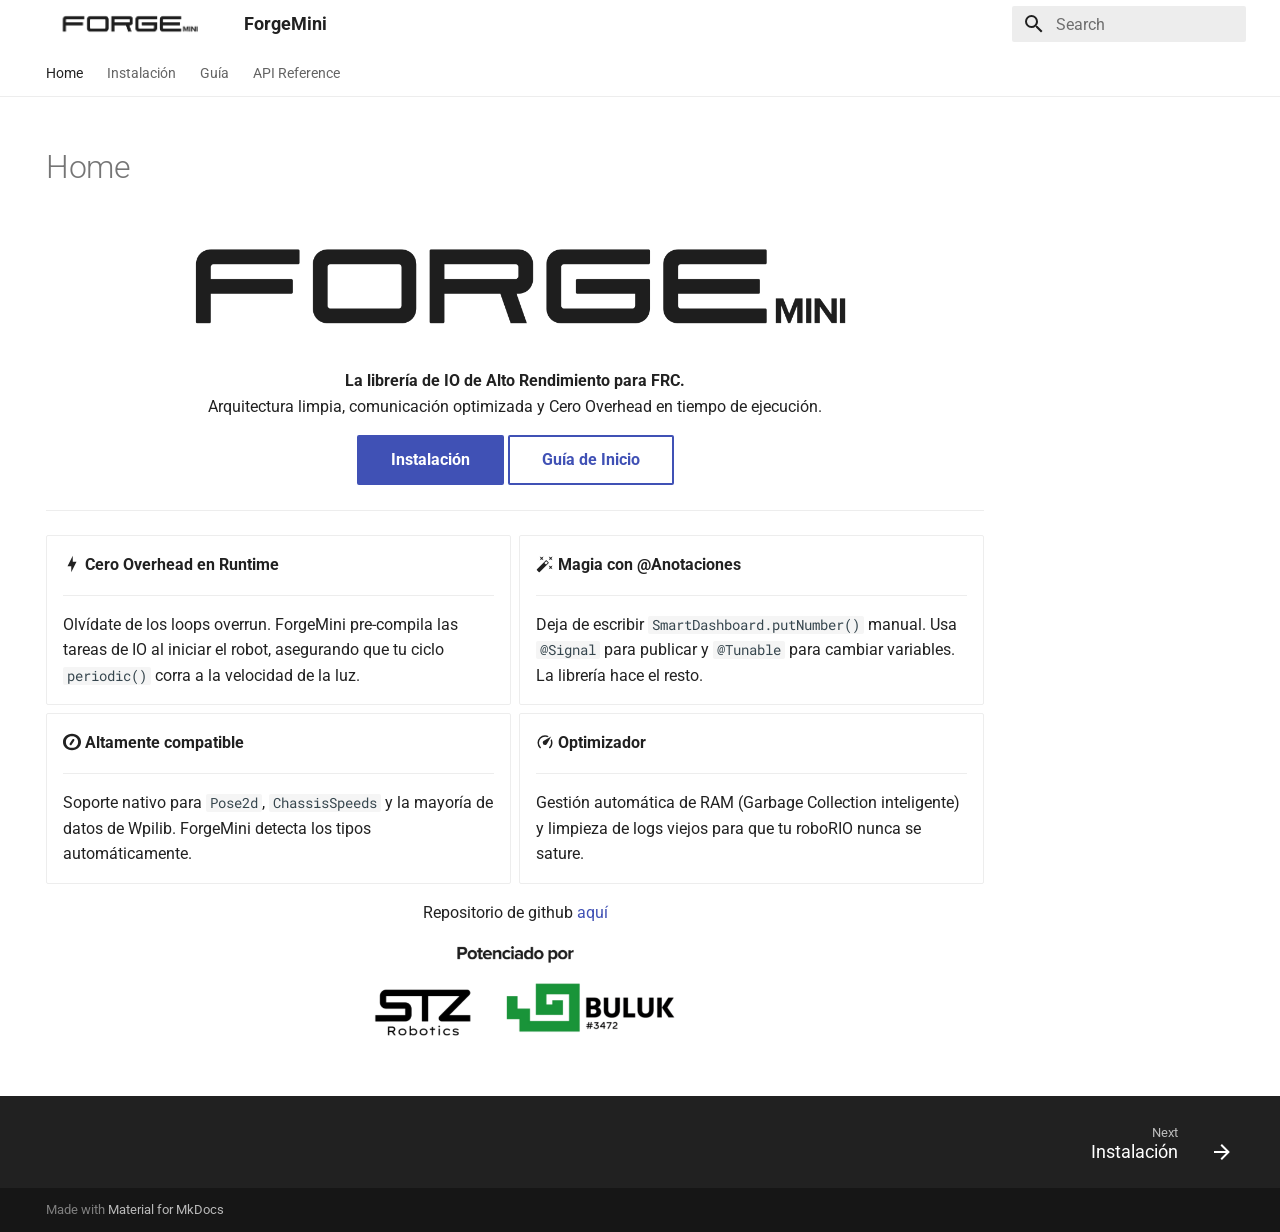
==== commit 6d353381: "Deployed ed64663 with MkDocs version: 1.6.1" ====
--- a/index.html
+++ b/index.html
@@ -48,6 +48,8 @@
         <style>:root{--md-text-font:"Roboto";--md-code-font:"Roboto Mono"}</style>
       
     
+    
+      <link rel="stylesheet" href="stylesheets/extra.css">
     
     <script>__md_scope=new URL(".",location),__md_hash=e=>[...e].reduce(((e,_)=>(e<<5)-e+_.charCodeAt(0)),0),__md_get=(e,_=localStorage,t=__md_scope)=>JSON.parse(_.getItem(t.pathname+"."+e)),__md_set=(e,_,t=localStorage,a=__md_scope)=>{try{t.setItem(a.pathname+"."+e,JSON.stringify(_))}catch(e){}}</script>
     
@@ -886,22 +888,21 @@
   <h1>Home</h1>
 
 <p align="center">
-  <img src="assets/logo.png" alt="ForgeMini Logo" width="800" />
-
+  <img src="assets/logo.png" alt="ForgeMini Logo" width="800" class="logo-fade"/>
 </p>
 
-<p align="center">
+<p align="center" class="fade-in delay-1">
   <b>La librería de IO de Alto Rendimiento para FRC.</b><br>
   Arquitectura limpia, comunicación optimizada y Cero Overhead en tiempo de ejecución.
 </p>
 
-<p align="center">
+<p align="center" class="fade-in delay-2">
   <a href="instalacion/" class="md-button md-button--primary"> Instalación</a>
-  <a href="guia/IOsubsystem/" class="md-button"> Guía de Inicio</a>
+  <a href="guia/networkio/" class="md-button"> Guía de Inicio</a>
 </p>
 
 <hr />
-<div class="grid cards">
+<div class="grid cards fade-in delay-3">
 <ul>
 <li>
 <p><span class="twemoji"><svg xmlns="http://www.w3.org/2000/svg" viewBox="0 0 24 24"><path d="M11 15H6l7-14v8h5l-7 14z"/></svg></span> <strong>Cero Overhead en Runtime</strong></p>
@@ -925,9 +926,12 @@
 </li>
 </ul>
 </div>
-<p>Repositorio de github <a href="https://github.com/Imcab/FORGEmini">aquí</a></p>
-<p align="center">
-  <img src="assets/Colaboradores.png" alt="ForgeMini Logo" width="400" />
+<p align="center" class="fade-in delay-4">
+Repositorio de github <a href="https://github.com/Imcab/FORGEmini">aquí</a>
+</p>
+
+<p align="center" class="fade-in delay-4">
+  <img src="assets/Colaboradores.png" alt="Colaboradores" width="400" />
 </p>
 
 
--- a/stylesheets/extra.css
+++ b/stylesheets/extra.css
@@ -0,0 +1,39 @@
+@keyframes fadeInUp {
+  from {
+    opacity: 0;
+    transform: translate3d(0, 40px, 0);
+  }
+  to {
+    opacity: 1;
+    transform: translate3d(0, 0, 0);
+  }
+}
+
+.fade-in {
+  animation-name: fadeInUp;
+  animation-duration: 1s;
+  animation-fill-mode: both;
+}
+
+.delay-1 { animation-delay: 0.2s; } /* Título */
+.delay-2 { animation-delay: 0.4s; } /* Botones */
+.delay-3 { animation-delay: 0.6s; } /* Cards */
+.delay-4 { animation-delay: 0.8s; } /* Footer */
+
+@keyframes logoFadeInPremium {
+  from {
+    opacity: 0;
+    transform: scale(0.92); /* Empieza un poco más pequeño */
+    filter: blur(8px);      /* Empieza borroso */
+  }
+  to {
+    opacity: 1;
+    transform: scale(1);    /* Tamaño normal */
+    filter: blur(0);        /* Nítido */
+  }
+}
+
+.logo-fade{
+  /* Usamos 'forwards' para que se quede en el estado final */
+  animation: logoFadeInPremium 1.5s cubic-bezier(0.22, 1, 0.36, 1) forwards;
+}
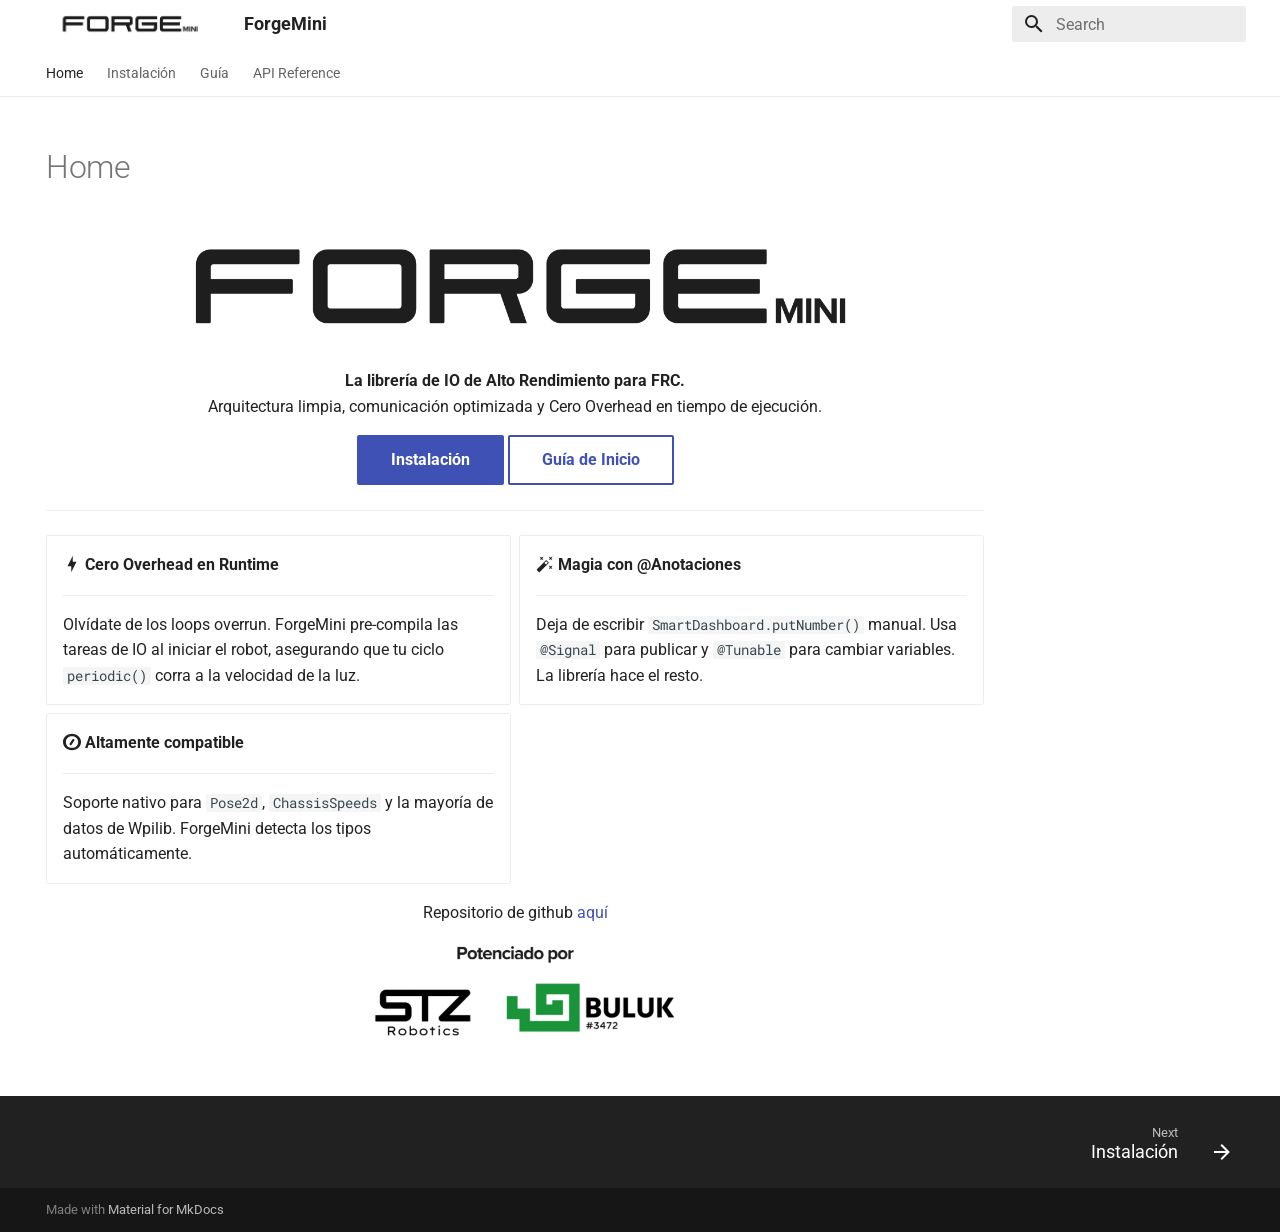
==== commit 5b8d8263: "Deployed ed64663 with MkDocs version: 1.6.1" ====
--- a/index.html
+++ b/index.html
@@ -705,94 +705,6 @@
     
   
     SmartChooser
-  
-
-    
-  </span>
-  
-  
-
-      </a>
-    </li>
-  
-
-              
-            
-          </ul>
-        </nav>
-      
-    </li>
-  
-
-              
-            
-              
-                
-  
-  
-  
-  
-    
-    
-    
-    
-      
-      
-        
-      
-    
-    
-    <li class="md-nav__item md-nav__item--nested">
-      
-        
-        
-        <input class="md-nav__toggle md-toggle " type="checkbox" id="__nav_3_4" >
-        
-          
-          <label class="md-nav__link" for="__nav_3_4" id="__nav_3_4_label" tabindex="0">
-            
-  
-  
-  <span class="md-ellipsis">
-    
-  
-    Optimizador
-  
-
-    
-  </span>
-  
-  
-
-            <span class="md-nav__icon md-icon"></span>
-          </label>
-        
-        <nav class="md-nav" data-md-level="2" aria-labelledby="__nav_3_4_label" aria-expanded="false">
-          <label class="md-nav__title" for="__nav_3_4">
-            <span class="md-nav__icon md-icon"></span>
-            
-  
-    Optimizador
-  
-
-          </label>
-          <ul class="md-nav__list" data-md-scrollfix>
-            
-              
-                
-  
-  
-  
-  
-    <li class="md-nav__item">
-      <a href="guia/optimizer/" class="md-nav__link">
-        
-  
-  
-  <span class="md-ellipsis">
-    
-  
-    Optimizer
   
 
     
@@ -919,11 +831,6 @@
 <hr />
 <p>Soporte nativo para <code>Pose2d</code>, <code>ChassisSpeeds</code> y la mayoría de datos de Wpilib. ForgeMini detecta los tipos automáticamente.</p>
 </li>
-<li>
-<p><span class="twemoji"><svg xmlns="http://www.w3.org/2000/svg" viewBox="0 0 24 24"><path d="M12 16a3 3 0 0 1-3-3c0-1.12.61-2.1 1.5-2.61l9.71-5.62-5.53 9.58c-.5.98-1.51 1.65-2.68 1.65m0-13c1.81 0 3.5.5 4.97 1.32l-2.1 1.21C14 5.19 13 5 12 5a8 8 0 0 0-8 8c0 2.21.89 4.21 2.34 5.65h.01c.39.39.39 1.02 0 1.41s-1.03.39-1.42.01A9.97 9.97 0 0 1 2 13 10 10 0 0 1 12 3m10 10c0 2.76-1.12 5.26-2.93 7.07-.39.38-1.02.38-1.41-.01a.996.996 0 0 1 0-1.41A7.95 7.95 0 0 0 20 13c0-1-.19-2-.54-2.9L20.67 8C21.5 9.5 22 11.18 22 13"/></svg></span> <strong>Optimizador</strong></p>
-<hr />
-<p>Gestión automática de RAM (Garbage Collection inteligente) y limpieza de logs viejos para que tu roboRIO nunca se sature.</p>
-</li>
 </ul>
 </div>
 <p align="center" class="fade-in delay-4">
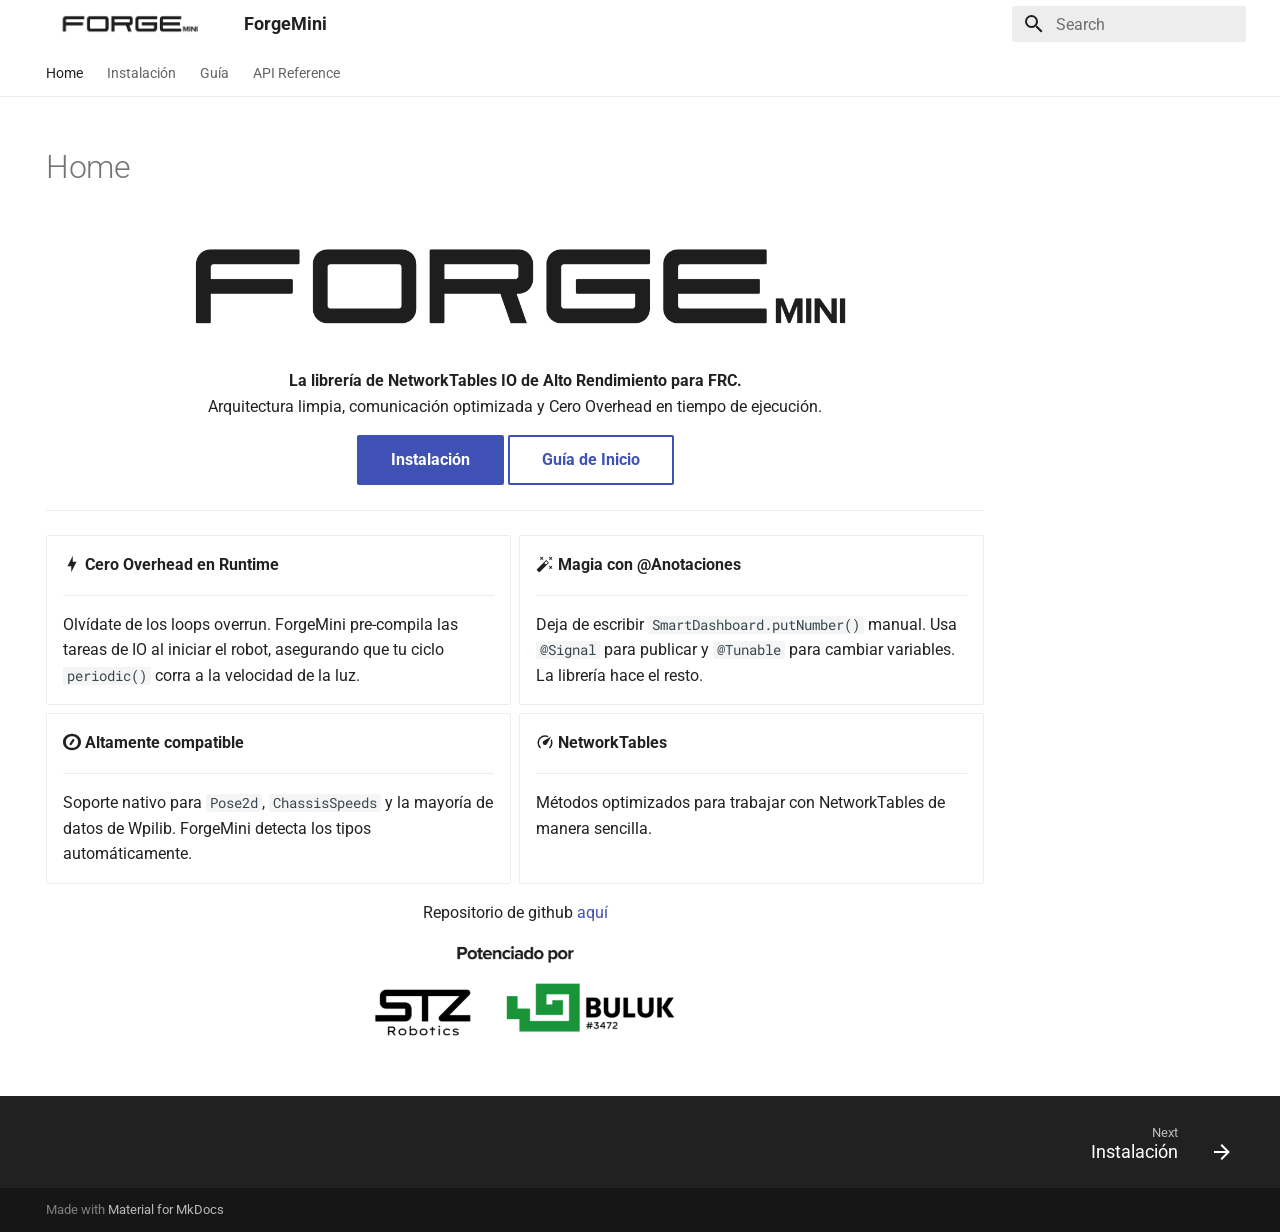
==== commit cd1df1a9: "Deployed ed64663 with MkDocs version: 1.6.1" ====
--- a/index.html
+++ b/index.html
@@ -804,7 +804,7 @@
 </p>
 
 <p align="center" class="fade-in delay-1">
-  <b>La librería de IO de Alto Rendimiento para FRC.</b><br>
+  <b>La librería de NetworkTables IO de Alto Rendimiento para FRC.</b><br>
   Arquitectura limpia, comunicación optimizada y Cero Overhead en tiempo de ejecución.
 </p>
 
@@ -831,6 +831,11 @@
 <hr />
 <p>Soporte nativo para <code>Pose2d</code>, <code>ChassisSpeeds</code> y la mayoría de datos de Wpilib. ForgeMini detecta los tipos automáticamente.</p>
 </li>
+<li>
+<p><span class="twemoji"><svg xmlns="http://www.w3.org/2000/svg" viewBox="0 0 24 24"><path d="M12 16a3 3 0 0 1-3-3c0-1.12.61-2.1 1.5-2.61l9.71-5.62-5.53 9.58c-.5.98-1.51 1.65-2.68 1.65m0-13c1.81 0 3.5.5 4.97 1.32l-2.1 1.21C14 5.19 13 5 12 5a8 8 0 0 0-8 8c0 2.21.89 4.21 2.34 5.65h.01c.39.39.39 1.02 0 1.41s-1.03.39-1.42.01A9.97 9.97 0 0 1 2 13 10 10 0 0 1 12 3m10 10c0 2.76-1.12 5.26-2.93 7.07-.39.38-1.02.38-1.41-.01a.996.996 0 0 1 0-1.41A7.95 7.95 0 0 0 20 13c0-1-.19-2-.54-2.9L20.67 8C21.5 9.5 22 11.18 22 13"/></svg></span> <strong>NetworkTables</strong></p>
+<hr />
+<p>Métodos optimizados para trabajar con NetworkTables de manera sencilla.</p>
+</li>
 </ul>
 </div>
 <p align="center" class="fade-in delay-4">
